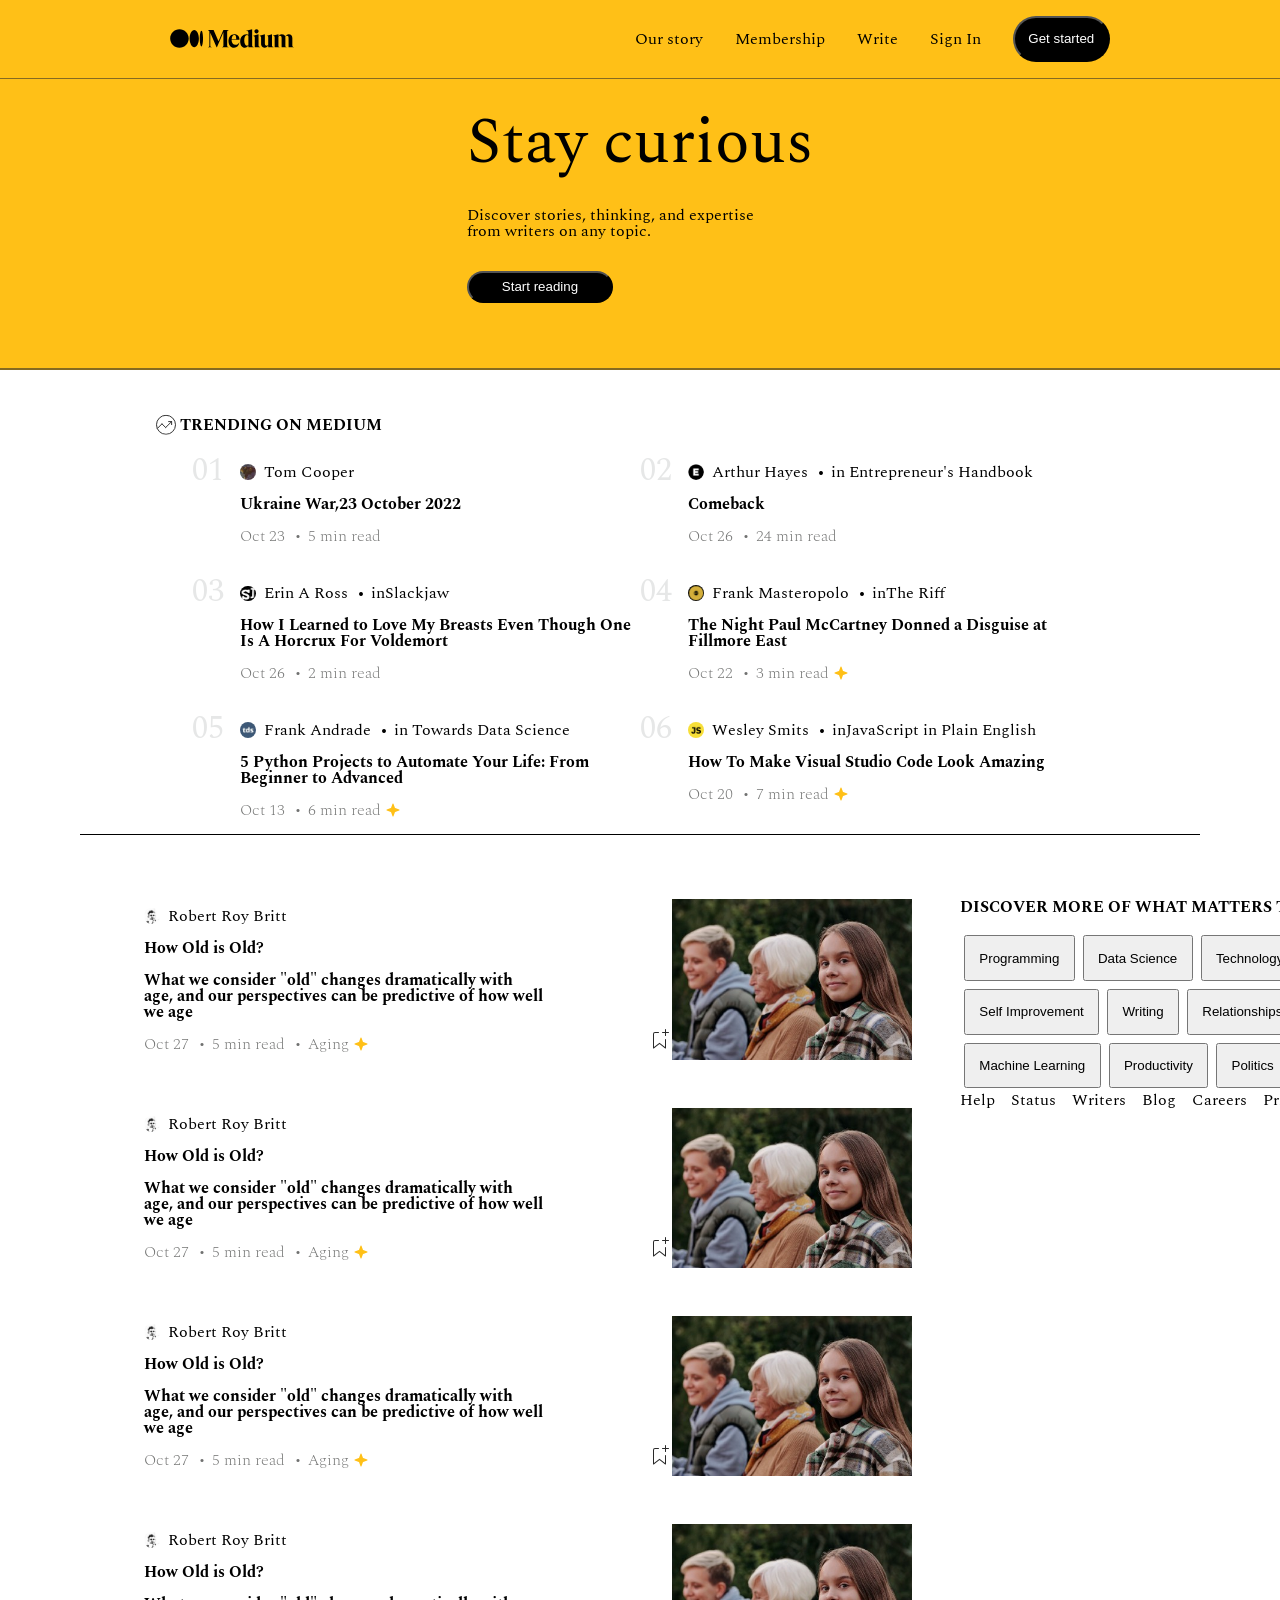
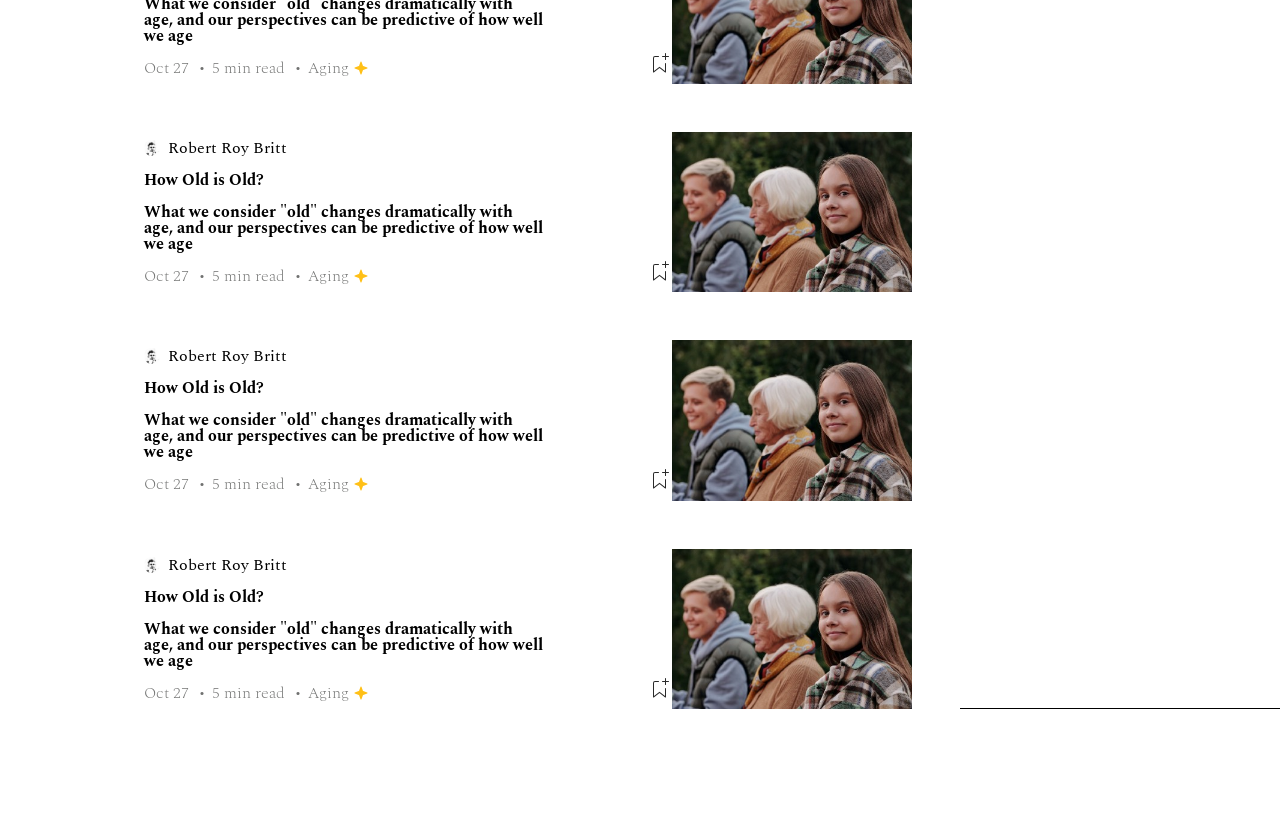
==== index.html @ 4a53369e "Final" ====
<!doctype html>
<html lang="en">
  <head>
    <meta charset="UTF-8" />
    <meta http-equiv="X-UA-Compatible" content="IE=edge" />
    <meta name="viewport" content="width=device-width, initial-scale=1.0" />
    <link rel="stylesheet" href="./css/reset.css" />
    <link rel="stylesheet" href="./css/style.css" />
    <link
      rel="stylesheet"
      href="https://cdnjs.cloudflare.com/ajax/libs/font-awesome/5.15.4/css/all.min.css"
      integrity="sha512-1ycn6IcaQQ40/MKBW2W4Rhis/DbILU74C1vSrLJxCq57o941Ym01SwNsOMqvEBFlcgUa6xLiPY/NS5R+E6ztJQ=="
      crossorigin="anonymous"
      referrerpolicy="no-referrer"
    />
    <style>
      @import url("https://fonts.googleapis.com/css2?family=Spectral:ital,wght@0,200;0,300;0,400;0,500;0,600;0,700;0,800;1,200;1,300;1,400;1,500;1,600;1,700;1,800&display=swap");
    </style>
    <style>
      @import url("https://fonts.googleapis.com/css2?family=Roboto:ital,wght@0,100..900;1,100..900&display=swap");
    </style>

    <title>Document</title>
  </head>
  <body>
    <header>
      <div>
        <nav>
          <img src="./imgs/svg/logo.svg" alt="" />
          <ul>
            <li>Our story</li>
            <li>Membership</li>
            <li>Write</li>
            <li>Sign In</li>
            <button>Get started</button>
          </ul>
        </nav>
      </div>
      <div>
        <div id="stay">
          <h1>Stay curious</h1>
          <p>
            Discover stories, thinking, and expertise <br />
            from writers on any topic.
          </p>
          <button>Start reading</button>
        </div>
      </div>
    </header>
    <main>
      <div id="trending">
        <img src="./imgs/svg/trending.svg" alt="" />
        <h2>TRENDING ON MEDIUM</h2>
      </div>
      <div id="allArticle">
        <div class="numberArticle">
          <p class="numberr">01</p>
          <div class="article">
            <div class="divImg">
              <img class="imgArticle" src="./imgs/image01.jpeg" alt="" />
              <h3>Tom Cooper</h3>
            </div>
            <p>Ukraine War,23 October 2022</p>
            <time datetime="2024-10-23"
              >Oct 23
              <span>5 min read</span>
            </time>
          </div>
        </div>
        <div class="numberArticle">
          <p class="numberr">02</p>
          <div class="article">
            <div class="divImg">
              <img class="imgArticle" src="./imgs/image02.png" />
              <h3>
                Arthur Hayes <span class="spanArticle">in</span> Entrepreneur's
                Handbook
              </h3>
            </div>
            <p>Comeback</p>
            <time datetime="2024-10-26"
              >Oct 26
              <span>24 min read</span>
            </time>
          </div>
        </div>
        <div class="numberArticle">
          <p class="numberr">03</p>
          <div class="article">
            <div class="divImg">
              <img class="imgArticle" src="./imgs/image03.jpeg" alt="" />
              <h3>Erin A Ross <span class="spanArticle">in</span>Slackjaw</h3>
            </div>
            <p>
              How I Learned to Love My Breasts Even Though One Is A Horcrux For
              Voldemort
            </p>
            <time datetime="2024-10-26"
              >Oct 26
              <span>2 min read</span>
            </time>
          </div>
        </div>
        <div class="numberArticle">
          <p class="numberr">04</p>
          <div class="article">
            <div class="divImg">
              <img class="imgArticle" src="./imgs/image04.png" alt="" />
              <h3>
                Frank Masteropolo <span class="spanArticle">in</span>The Riff
              </h3>
            </div>
            <p>The Night Paul McCartney Donned a Disguise at Fillmore East</p>
            <div class="divStar">
              <time datetime="2024-10-22">Oct 22 <span>3 min read</span> </time>
              <img src="./imgs/svg/star.svg" alt="" />
            </div>
          </div>
        </div>
        <div class="numberArticle">
          <p class="numberr">05</p>
          <div class="article">
            <div class="divImg">
              <img class="imgArticle" src="./imgs/image05.jpeg" alt="" />
              <h3>Frank Andrade <span>in</span> Towards Data Science</h3>
            </div>
            <p>
              5 Python Projects to Automate Your Life: From Beginner to Advanced
            </p>
            <div class="divStar">
              <time datetime="2024-10-13"
                >Oct 13
                <span>6 min read</span>
              </time>
              <img src="./imgs/svg/star.svg" alt="" />
            </div>
          </div>
        </div>
        <div class="numberArticle">
          <p class="numberr">06</p>
          <div class="article">
            <div class="divImg">
              <img class="imgArticle" src="./imgs/image06.png" alt="" />
              <h3>
                Wesley Smits <span class="spanArticle">in</span>JavaScript in
                Plain English
              </h3>
            </div>
            <p>How To Make Visual Studio Code Look Amazing</p>
            <div class="divStar">
              <time datetime="2024-10-20"
                >Oct 20
                <span>7 min read</span>
              </time>
              <img src="./imgs/svg/star.svg" alt="" />
            </div>
          </div>
        </div>
      </div>
      <div id="sectionMain">
        <div class="vertical">
          <div id="listArticle">
            <div>
              <div id="bookmark">
                <div class="article">
                  <div class="divImg">
                    <img class="imgArticle" src="./imgs/image07.jpeg" alt="" />
                    <h3>Robert Roy Britt</h3>
                  </div>
                  <h2>How Old is Old?</h2>
                  <p>
                    What we consider "old" changes dramatically with age, and
                    our perspectives can be predictive of how well we age
                  </p>
                  <div class="divStar">
                    <time datetime="2024-10-20">
                      Oct 27 <span>5 min read</span> <span>Aging</span>
                    </time>
                    <img src="./imgs/svg/star.svg" alt="" />
                  </div>
                </div>
                <img src="./imgs/svg/bookmark.svg" alt="" />
              </div>
            </div>
            <img class="imgArticle2" src="./imgs/image08.jpeg" alt="" />
          </div>
          <div id="listArticle">
            <div>
              <div id="bookmark">
                <div class="article">
                  <div class="divImg">
                    <img class="imgArticle" src="./imgs/image07.jpeg" alt="" />
                    <h3>Robert Roy Britt</h3>
                  </div>
                  <h2>How Old is Old?</h2>
                  <p>
                    What we consider "old" changes dramatically with age, and
                    our perspectives can be predictive of how well we age
                  </p>
                  <div class="divStar">
                    <time datetime="2024-10-20">
                      Oct 27 <span>5 min read</span> <span>Aging</span>
                    </time>
                    <img src="./imgs/svg/star.svg" alt="" />
                  </div>
                </div>
                <img src="./imgs/svg/bookmark.svg" alt="" />
              </div>
            </div>
            <img class="imgArticle2" src="./imgs/image08.jpeg" alt="" />
          </div>
          <div id="listArticle">
            <div>
              <div id="bookmark">
                <div class="article">
                  <div class="divImg">
                    <img class="imgArticle" src="./imgs/image07.jpeg" alt="" />
                    <h3>Robert Roy Britt</h3>
                  </div>
                  <h2>How Old is Old?</h2>
                  <p>
                    What we consider "old" changes dramatically with age, and
                    our perspectives can be predictive of how well we age
                  </p>
                  <div class="divStar">
                    <time datetime="2024-10-20">
                      Oct 27 <span>5 min read</span> <span>Aging</span>
                    </time>
                    <img src="./imgs/svg/star.svg" alt="" />
                  </div>
                </div>
                <img src="./imgs/svg/bookmark.svg" alt="" />
              </div>
            </div>
            <img class="imgArticle2" src="./imgs/image08.jpeg" alt="" />
          </div>
          <div id="listArticle">
            <div>
              <div id="bookmark">
                <div class="article">
                  <div class="divImg">
                    <img class="imgArticle" src="./imgs/image07.jpeg" alt="" />
                    <h3>Robert Roy Britt</h3>
                  </div>
                  <h2>How Old is Old?</h2>
                  <p>
                    What we consider "old" changes dramatically with age, and
                    our perspectives can be predictive of how well we age
                  </p>
                  <div class="divStar">
                    <time datetime="2024-10-20">
                      Oct 27 <span>5 min read</span> <span>Aging</span>
                    </time>
                    <img src="./imgs/svg/star.svg" alt="" />
                  </div>
                </div>
                <img src="./imgs/svg/bookmark.svg" alt="" />
              </div>
            </div>
            <img class="imgArticle2" src="./imgs/image08.jpeg" alt="" />
          </div>
          <div id="listArticle">
            <div>
              <div id="bookmark">
                <div class="article">
                  <div class="divImg">
                    <img class="imgArticle" src="./imgs/image07.jpeg" alt="" />
                    <h3>Robert Roy Britt</h3>
                  </div>
                  <h2>How Old is Old?</h2>
                  <p>
                    What we consider "old" changes dramatically with age, and
                    our perspectives can be predictive of how well we age
                  </p>
                  <div class="divStar">
                    <time datetime="2024-10-20">
                      Oct 27 <span>5 min read</span> <span>Aging</span>
                    </time>
                    <img src="./imgs/svg/star.svg" alt="" />
                  </div>
                </div>
                <img src="./imgs/svg/bookmark.svg" alt="" />
              </div>
            </div>
            <img class="imgArticle2" src="./imgs/image08.jpeg" alt="" />
          </div>
          <div id="listArticle">
            <div>
              <div id="bookmark">
                <div class="article">
                  <div class="divImg">
                    <img class="imgArticle" src="./imgs/image07.jpeg" alt="" />
                    <h3>Robert Roy Britt</h3>
                  </div>
                  <h2>How Old is Old?</h2>
                  <p>
                    What we consider "old" changes dramatically with age, and
                    our perspectives can be predictive of how well we age
                  </p>
                  <div class="divStar">
                    <time datetime="2024-10-20">
                      Oct 27 <span>5 min read</span> <span>Aging</span>
                    </time>
                    <img src="./imgs/svg/star.svg" alt="" />
                  </div>
                </div>
                <img src="./imgs/svg/bookmark.svg" alt="" />
              </div>
            </div>
            <img class="imgArticle2" src="./imgs/image08.jpeg" alt="" />
          </div>
          <div id="listArticle">
            <div>
              <div id="bookmark">
                <div class="article">
                  <div class="divImg">
                    <img class="imgArticle" src="./imgs/image07.jpeg" alt="" />
                    <h3>Robert Roy Britt</h3>
                  </div>
                  <h2>How Old is Old?</h2>
                  <p>
                    What we consider "old" changes dramatically with age, and
                    our perspectives can be predictive of how well we age
                  </p>
                  <div class="divStar">
                    <time datetime="2024-10-20">
                      Oct 27 <span>5 min read</span> <span>Aging</span>
                    </time>
                    <img src="./imgs/svg/star.svg" alt="" />
                  </div>
                </div>
                <img src="./imgs/svg/bookmark.svg" alt="" />
              </div>
            </div>
            <img class="imgArticle2" src="./imgs/image08.jpeg" alt="" />
          </div>
        </div>
        <div id="discovery">
          <h2>DISCOVER MORE OF WHAT MATTERS TO YOU</h2>
          <button>Programming</button><button>Data Science</button
          ><button>Technology</button><button>Self Improvement</button
          ><button>Writing</button><button>Relationships</button
          ><button>Machine Learning</button><button>Productivity</button
          ><button>Politics</button>
          <ul id="ul">
            <li>Help</li>
            <li>Status</li>
            <li>Writers</li>
            <li>Blog</li>
            <li>Careers</li>
            <li>Privacy</li>
            <li>Terms</li>
            <li>About</li>
            <li>Knowable</li>
          </ul>
        </div>
      </div>
    </main>
    <footer></footer>
  </body>
</html>
---- css/style.css ----
body {
  font-family: "Spectral", serif;
  /* font-family: "Roboto", sans-serif; */
}
header {
  background-color: #ffc017;
  height: 23em;
  border-bottom: 2px solid #866b21;
}
header img {
  height: 1.2em;
}
nav {
  display: flex;
  justify-content: space-around;
  align-items: center;
  padding: 1em 0;
}
ul {
  display: flex;
  align-items: center;
  gap: 2em;
  cursor: pointer;
}
ul li {
  list-style-type: none;
}
header ul button {
  text-decoration: none;
  padding: 1em;
  background-color: black;
  color: white;
  border-radius: 2em;
  cursor: pointer;
}
header div:nth-last-of-type(2) {
  border-bottom: 1px solid #866b21;
}
header h1 {
  font-size: 4em;
}
svg {
  max-width: 18em;
}
header div:nth-child(2) {
  display: flex;
  justify-content: space-around;
  margin: 2em 0;
}
#stay {
  display: flex;
  flex-direction: column;
  align-items: baseline;
  gap: 2em;
}
#stay button {
  text-decoration: none;
  padding: 0.5em 2.5em;
  background-color: black;
  color: white;
  border-radius: 2em;
  cursor: pointer;
}
main {
  padding: 2.5em 5em;
}
#trending {
  display: flex;
  align-items: center;
  padding: 0 4.5em;
}
h2 {
  font-weight: bold;
}
#allArticle {
  display: flex;
  flex-wrap: wrap;
  justify-content: center;
  padding: 1em 0;
  gap: 2em 0;
}
.article {
  display: flex;
  flex-direction: column;

  width: 25em;
  gap: 1em;
}
.article p {
  font-weight: bold;
}
.article time {
  font-weight: 100;
  color: #707170;
}
.numberArticle {
  display: flex;
  align-items: baseline;
  gap: 1em;
}
.numberr {
  color: #e6e7e7;
  font-size: 2em;
}
.imgArticle {
  border-radius: 50%;
  width: 1.5em;
}
.divImg {
  align-items: center;
  display: flex;
  gap: 0.5em;
}
.numberArticle span::before {
  content: "•";
  margin: 0 6px 0 5px;
}
.article img {
  width: 1em;
}
.divStar {
  display: flex;
  gap: 4px;
}

#sectionMain {
  display: flex;
  gap: 3em;
  padding: 4em;
  border-top: 1px solid black;
}
#listArticle {
  width: 100%;
  display: flex;
  justify-content: space-between;
  align-items: center;
}
#listArticle span::before {
  content: "•";
  margin: 0 6px 0 5px;
}
.imgArticle2 {
  width: 15em;
  height: auto;
}
#discovery {
  border-bottom: 1px solid black;
  width: 25em;
}
#discovery button {
  padding: 1em;
  margin: 0.3em;
}
#bookmark {
  display: flex;
  align-items: flex-end;
  justify-content: space-between;
  width: 33em;
}
.vertical {
  gap: 3em;
  flex-direction: column;
  display: flex;
}
#ul {
  display: flex;
  justify-content: flex-start;
  gap: 1em;
}
#discovery h2 {
  margin-bottom: 1em;
}
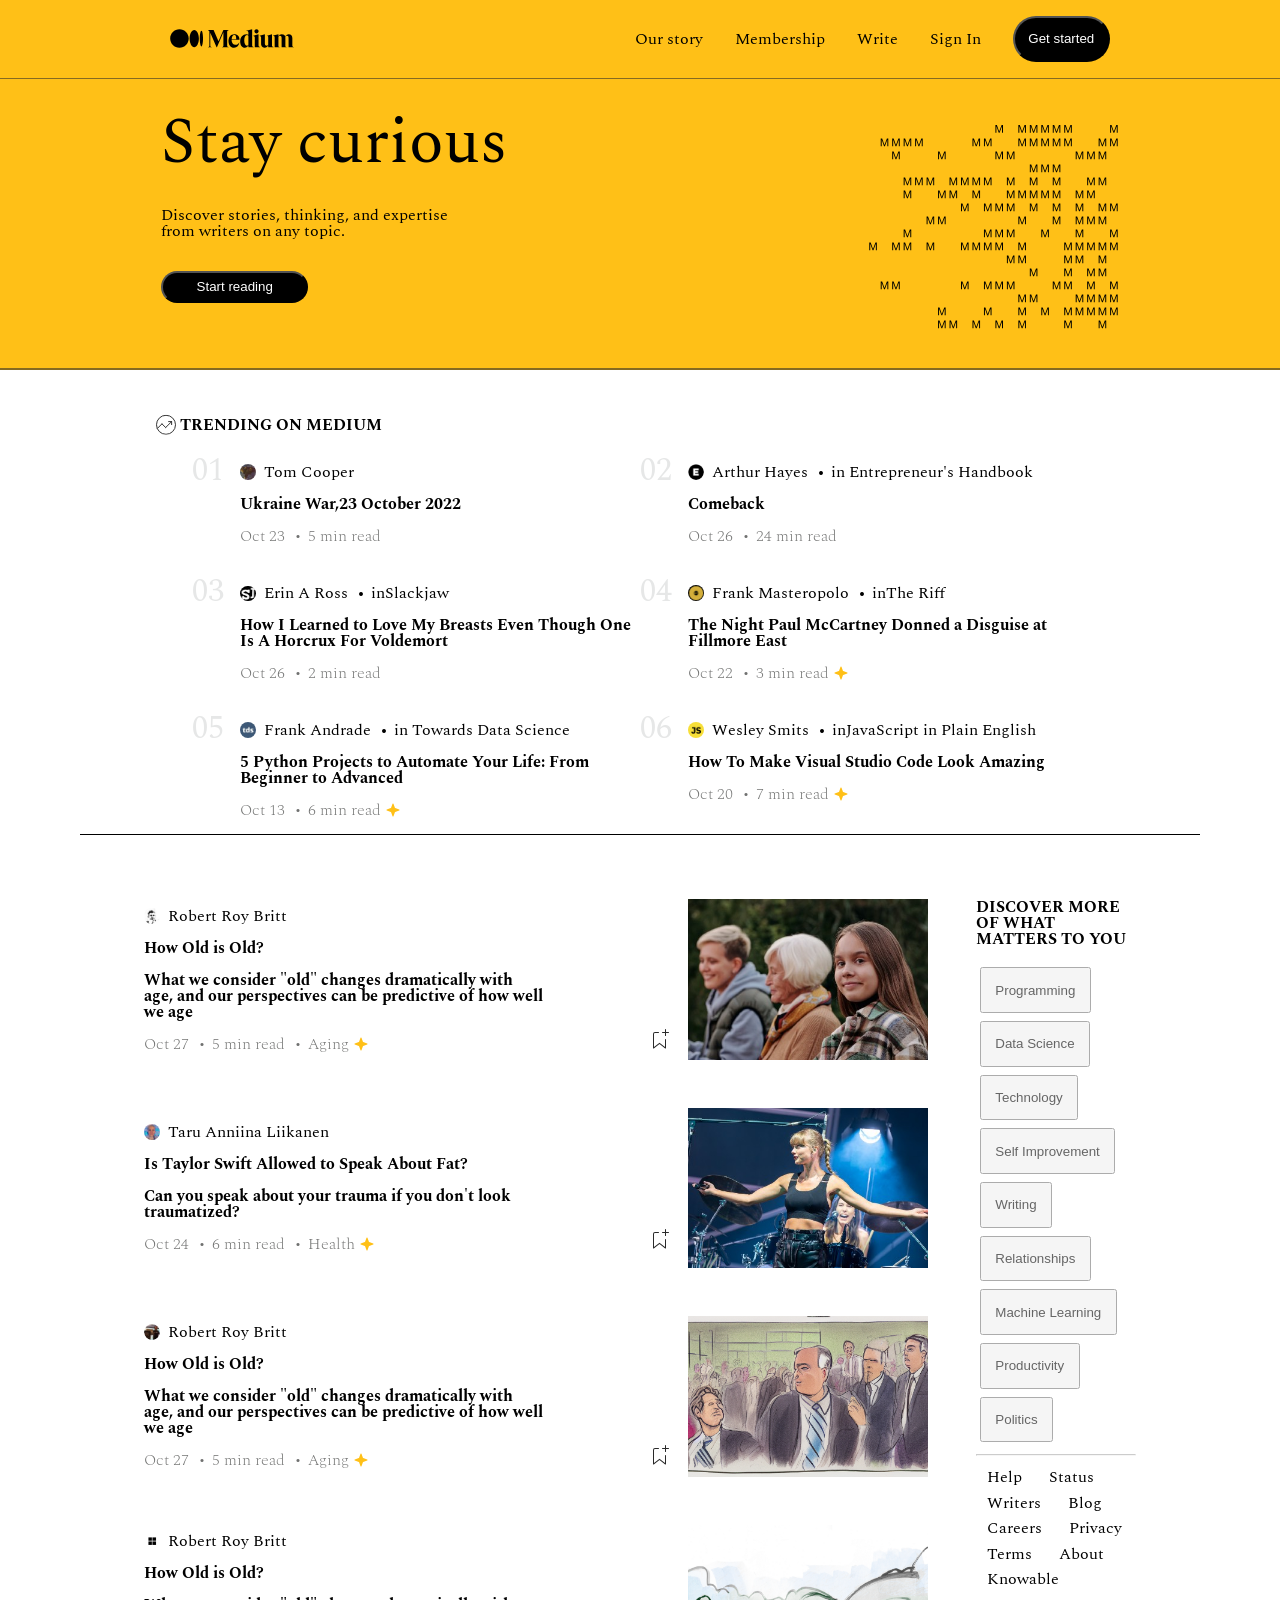
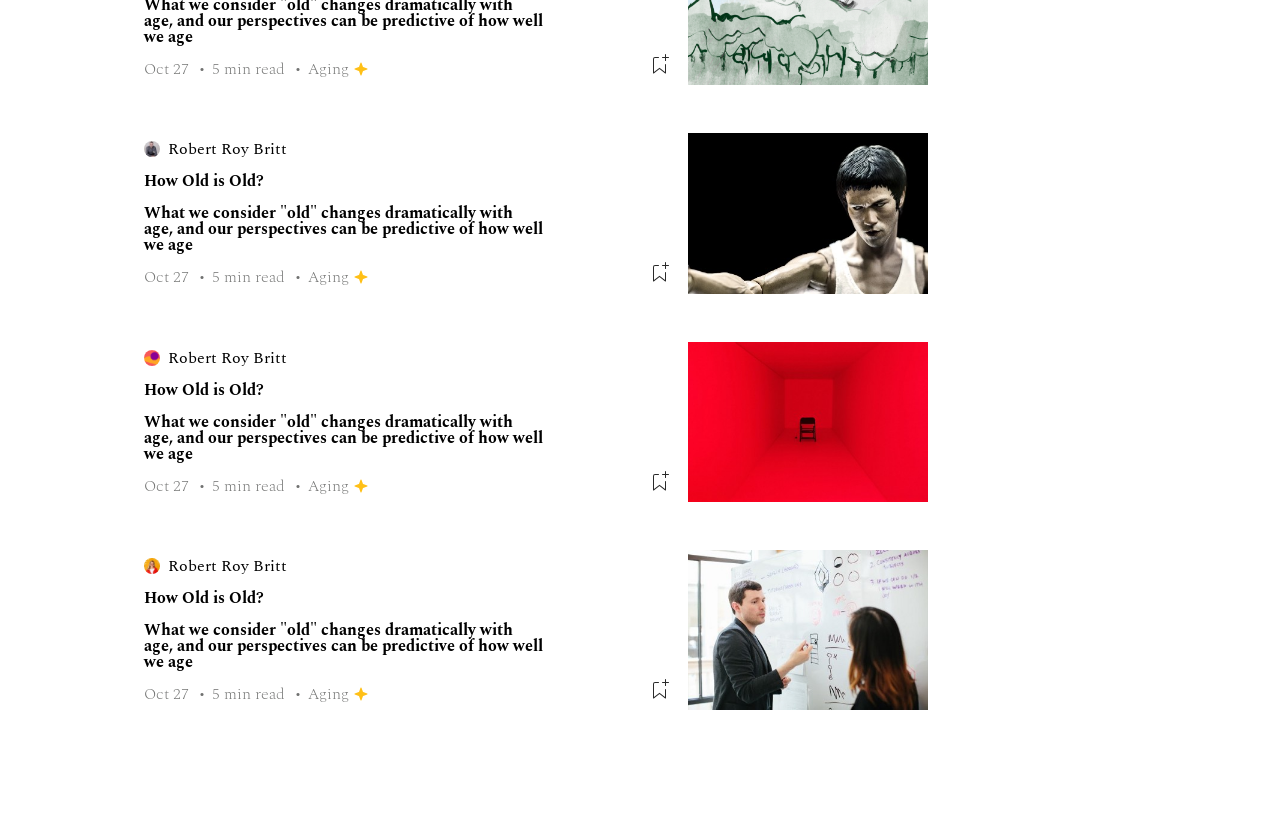
==== commit e1e7c4e3: "Final" ====
--- a/index.html
+++ b/index.html
@@ -19,7 +19,6 @@
     <style>
       @import url("https://fonts.googleapis.com/css2?family=Roboto:ital,wght@0,100..900;1,100..900&display=swap");
     </style>
-
     <title>Document</title>
   </head>
   <body>
@@ -27,7 +26,7 @@
       <div>
         <nav>
           <img src="./imgs/svg/logo.svg" alt="" />
-          <ul>
+          <ul id="ul2">
             <li>Our story</li>
             <li>Membership</li>
             <li>Write</li>
@@ -45,6 +44,9210 @@
           </p>
           <button>Start reading</button>
         </div>
+        <svg
+          class="svg"
+          xmlns="http://www.w3.org/2000/svg"
+          viewBox="0 0 585 462"
+          width="585"
+          height="462"
+          preserveAspectRatio="xMidYMid meet"
+          style="
+            width: 100%;
+            height: 100%;
+            transform: translate3d(0px, 0px, 0px);
+            content-visibility: visible;
+          "
+        >
+          <defs>
+            <clipPath id="__lottie_element_3372">
+              <rect width="585" height="462" x="0" y="0"></rect>
+            </clipPath>
+          </defs>
+          <g clip-path="url(#__lottie_element_3372)">
+            <g
+              fill="rgb(0,0,0)"
+              font-size="22"
+              font-family="Shne"
+              font-style="normal"
+              font-weight="normal"
+              aria-label=" M M M M M M M M M M M M M M
+            M M M M M M M M M M M M M M M M M M M M M
+           M M M M M M M M M M M M M M M M M M M M M M M M M
+            M M M M M M M M M M M M
+            M M M M M M M M M M M M M M M M M M M
+            M M M M M M M M M M M M M M M M M M M M M
+            M M M M M M M M M M M M M M
+           M M M M M M M M M M M M M M M M M
+           M M M M M M M M M M M M M M M M M M M
+            M M M M M M M M M M M M M M M M M M M M M M M
+           M M M M M M M M M M M M
+            M M M M M M M M M M M M
+            M M M M M M M M M M M M M M M M M M M M M
+            M M M M M M M M M M M
+            M M M M M M M M M M M M M M M M M
+            M M M M M M M M M M M M M M M M
+           "
+              transform="matrix(1,0,0,1,291,232)"
+              opacity="1"
+              style="display: block"
+            >
+              <g
+                stroke-linecap="butt"
+                stroke-linejoin="round"
+                stroke-miterlimit="4"
+                transform="matrix(1,0,0,1,-33.238014221191406,-187.70428466796875)"
+                opacity="0"
+                style="display: inherit"
+              >
+                <g transform="scale(0.22,0.22)">
+                  <g style="display: none"></g>
+                </g>
+              </g>
+              <g
+                stroke-linecap="butt"
+                stroke-linejoin="round"
+                stroke-miterlimit="4"
+                transform="matrix(1,0,0,1,-28.6619930267334,-187.70428466796875)"
+                opacity="0"
+                style="display: inherit"
+              >
+                <g transform="scale(0.22,0.22)">
+                  <g
+                    transform="matrix(1,0,0,1,0,0)"
+                    opacity="1"
+                    style="display: block"
+                  >
+                    <path
+                      d=" M46.82899856567383,0 C46.82899856567383,0 68.98500061035156,-59.518001556396484 68.98500061035156,-59.518001556396484 C68.98500061035156,-59.518001556396484 68.98500061035156,0 68.98500061035156,0 C68.98500061035156,0 77.947998046875,0 77.947998046875,0 C77.947998046875,0 77.947998046875,-72.30799865722656 77.947998046875,-72.30799865722656 C77.947998046875,-72.30799865722656 65.15799713134766,-72.30799865722656 65.15799713134766,-72.30799865722656 C65.15799713134766,-72.30799865722656 43.10300064086914,-12.890999794006348 43.10300064086914,-12.890999794006348 C43.10300064086914,-12.890999794006348 21.14900016784668,-72.30799865722656 21.14900016784668,-72.30799865722656 C21.14900016784668,-72.30799865722656 7.955999851226807,-72.30799865722656 7.955999851226807,-72.30799865722656 C7.955999851226807,-72.30799865722656 7.955999851226807,0 7.955999851226807,0 C7.955999851226807,0 17.020000457763672,0 17.020000457763672,0 C17.020000457763672,0 17.020000457763672,-59.518001556396484 17.020000457763672,-59.518001556396484 C17.020000457763672,-59.518001556396484 39.07500076293945,0 39.07500076293945,0 C39.07500076293945,0 46.82899856567383,0 46.82899856567383,0z"
+                    ></path>
+                    <g opacity="1" transform="matrix(1,0,0,1,0,0)"></g>
+                  </g>
+                </g>
+              </g>
+              <g
+                stroke-linecap="butt"
+                stroke-linejoin="round"
+                stroke-miterlimit="4"
+                transform="matrix(1,0,0,1,-9.940010070800781,-187.70428466796875)"
+                opacity="0"
+                style="display: inherit"
+              >
+                <g transform="scale(0.22,0.22)">
+                  <g style="display: none"></g>
+                </g>
+              </g>
+              <g
+                stroke-linecap="butt"
+                stroke-linejoin="round"
+                stroke-miterlimit="4"
+                transform="matrix(1,0,0,1,-5.363988876342773,-187.70428466796875)"
+                opacity="0"
+                style="display: inherit"
+              >
+                <g transform="scale(0.22,0.22)">
+                  <g
+                    transform="matrix(1,0,0,1,0,0)"
+                    opacity="1"
+                    style="display: block"
+                  >
+                    <path
+                      d=" M46.82899856567383,0 C46.82899856567383,0 68.98500061035156,-59.518001556396484 68.98500061035156,-59.518001556396484 C68.98500061035156,-59.518001556396484 68.98500061035156,0 68.98500061035156,0 C68.98500061035156,0 77.947998046875,0 77.947998046875,0 C77.947998046875,0 77.947998046875,-72.30799865722656 77.947998046875,-72.30799865722656 C77.947998046875,-72.30799865722656 65.15799713134766,-72.30799865722656 65.15799713134766,-72.30799865722656 C65.15799713134766,-72.30799865722656 43.10300064086914,-12.890999794006348 43.10300064086914,-12.890999794006348 C43.10300064086914,-12.890999794006348 21.14900016784668,-72.30799865722656 21.14900016784668,-72.30799865722656 C21.14900016784668,-72.30799865722656 7.955999851226807,-72.30799865722656 7.955999851226807,-72.30799865722656 C7.955999851226807,-72.30799865722656 7.955999851226807,0 7.955999851226807,0 C7.955999851226807,0 17.020000457763672,0 17.020000457763672,0 C17.020000457763672,0 17.020000457763672,-59.518001556396484 17.020000457763672,-59.518001556396484 C17.020000457763672,-59.518001556396484 39.07500076293945,0 39.07500076293945,0 C39.07500076293945,0 46.82899856567383,0 46.82899856567383,0z"
+                    ></path>
+                    <g opacity="1" transform="matrix(1,0,0,1,0,0)"></g>
+                  </g>
+                </g>
+              </g>
+              <g
+                stroke-linecap="butt"
+                stroke-linejoin="round"
+                stroke-miterlimit="4"
+                transform="matrix(1,0,0,1,13.357994079589844,-187.70428466796875)"
+                opacity="0"
+                style="display: inherit"
+              >
+                <g transform="scale(0.22,0.22)">
+                  <g style="display: none"></g>
+                </g>
+              </g>
+              <g
+                stroke-linecap="butt"
+                stroke-linejoin="round"
+                stroke-miterlimit="4"
+                transform="matrix(1,0,0,1,17.93400001525879,-187.70428466796875)"
+                opacity="0"
+                style="display: inherit"
+              >
+                <g transform="scale(0.22,0.22)">
+                  <g
+                    transform="matrix(1,0,0,1,0,0)"
+                    opacity="1"
+                    style="display: block"
+                  >
+                    <path
+                      d=" M46.82899856567383,0 C46.82899856567383,0 68.98500061035156,-59.518001556396484 68.98500061035156,-59.518001556396484 C68.98500061035156,-59.518001556396484 68.98500061035156,0 68.98500061035156,0 C68.98500061035156,0 77.947998046875,0 77.947998046875,0 C77.947998046875,0 77.947998046875,-72.30799865722656 77.947998046875,-72.30799865722656 C77.947998046875,-72.30799865722656 65.15799713134766,-72.30799865722656 65.15799713134766,-72.30799865722656 C65.15799713134766,-72.30799865722656 43.10300064086914,-12.890999794006348 43.10300064086914,-12.890999794006348 C43.10300064086914,-12.890999794006348 21.14900016784668,-72.30799865722656 21.14900016784668,-72.30799865722656 C21.14900016784668,-72.30799865722656 7.955999851226807,-72.30799865722656 7.955999851226807,-72.30799865722656 C7.955999851226807,-72.30799865722656 7.955999851226807,0 7.955999851226807,0 C7.955999851226807,0 17.020000457763672,0 17.020000457763672,0 C17.020000457763672,0 17.020000457763672,-59.518001556396484 17.020000457763672,-59.518001556396484 C17.020000457763672,-59.518001556396484 39.07500076293945,0 39.07500076293945,0 C39.07500076293945,0 46.82899856567383,0 46.82899856567383,0z"
+                    ></path>
+                    <g opacity="1" transform="matrix(1,0,0,1,0,0)"></g>
+                  </g>
+                </g>
+              </g>
+              <g
+                stroke-linecap="butt"
+                stroke-linejoin="round"
+                stroke-miterlimit="4"
+                transform="matrix(1,0,0,1,36.65599822998047,-187.70428466796875)"
+                opacity="0"
+                style="display: inherit"
+              >
+                <g transform="scale(0.22,0.22)">
+                  <g style="display: none"></g>
+                </g>
+              </g>
+              <g
+                stroke-linecap="butt"
+                stroke-linejoin="round"
+                stroke-miterlimit="4"
+                transform="matrix(1,0,0,1,41.23198699951172,-187.70428466796875)"
+                opacity="1"
+                style="display: inherit"
+              >
+                <g transform="scale(0.22,0.22)">
+                  <g
+                    transform="matrix(1,0,0,1,0,0)"
+                    opacity="1"
+                    style="display: block"
+                  >
+                    <path
+                      d=" M46.82899856567383,0 C46.82899856567383,0 68.98500061035156,-59.518001556396484 68.98500061035156,-59.518001556396484 C68.98500061035156,-59.518001556396484 68.98500061035156,0 68.98500061035156,0 C68.98500061035156,0 77.947998046875,0 77.947998046875,0 C77.947998046875,0 77.947998046875,-72.30799865722656 77.947998046875,-72.30799865722656 C77.947998046875,-72.30799865722656 65.15799713134766,-72.30799865722656 65.15799713134766,-72.30799865722656 C65.15799713134766,-72.30799865722656 43.10300064086914,-12.890999794006348 43.10300064086914,-12.890999794006348 C43.10300064086914,-12.890999794006348 21.14900016784668,-72.30799865722656 21.14900016784668,-72.30799865722656 C21.14900016784668,-72.30799865722656 7.955999851226807,-72.30799865722656 7.955999851226807,-72.30799865722656 C7.955999851226807,-72.30799865722656 7.955999851226807,0 7.955999851226807,0 C7.955999851226807,0 17.020000457763672,0 17.020000457763672,0 C17.020000457763672,0 17.020000457763672,-59.518001556396484 17.020000457763672,-59.518001556396484 C17.020000457763672,-59.518001556396484 39.07500076293945,0 39.07500076293945,0 C39.07500076293945,0 46.82899856567383,0 46.82899856567383,0z"
+                    ></path>
+                    <g opacity="1" transform="matrix(1,0,0,1,0,0)"></g>
+                  </g>
+                </g>
+              </g>
+              <g
+                stroke-linecap="butt"
+                stroke-linejoin="round"
+                stroke-miterlimit="4"
+                transform="matrix(1,0,0,1,59.954002380371094,-187.70428466796875)"
+                opacity="1"
+                style="display: inherit"
+              >
+                <g transform="scale(0.22,0.22)">
+                  <g style="display: none"></g>
+                </g>
+              </g>
+              <g
+                stroke-linecap="butt"
+                stroke-linejoin="round"
+                stroke-miterlimit="4"
+                transform="matrix(1,0,0,1,64.52999114990234,-187.70428466796875)"
+                opacity="0"
+                style="display: inherit"
+              >
+                <g transform="scale(0.22,0.22)">
+                  <g
+                    transform="matrix(1,0,0,1,0,0)"
+                    opacity="1"
+                    style="display: block"
+                  >
+                    <path
+                      d=" M46.82899856567383,0 C46.82899856567383,0 68.98500061035156,-59.518001556396484 68.98500061035156,-59.518001556396484 C68.98500061035156,-59.518001556396484 68.98500061035156,0 68.98500061035156,0 C68.98500061035156,0 77.947998046875,0 77.947998046875,0 C77.947998046875,0 77.947998046875,-72.30799865722656 77.947998046875,-72.30799865722656 C77.947998046875,-72.30799865722656 65.15799713134766,-72.30799865722656 65.15799713134766,-72.30799865722656 C65.15799713134766,-72.30799865722656 43.10300064086914,-12.890999794006348 43.10300064086914,-12.890999794006348 C43.10300064086914,-12.890999794006348 21.14900016784668,-72.30799865722656 21.14900016784668,-72.30799865722656 C21.14900016784668,-72.30799865722656 7.955999851226807,-72.30799865722656 7.955999851226807,-72.30799865722656 C7.955999851226807,-72.30799865722656 7.955999851226807,0 7.955999851226807,0 C7.955999851226807,0 17.020000457763672,0 17.020000457763672,0 C17.020000457763672,0 17.020000457763672,-59.518001556396484 17.020000457763672,-59.518001556396484 C17.020000457763672,-59.518001556396484 39.07500076293945,0 39.07500076293945,0 C39.07500076293945,0 46.82899856567383,0 46.82899856567383,0z"
+                    ></path>
+                    <g opacity="1" transform="matrix(1,0,0,1,0,0)"></g>
+                  </g>
+                </g>
+              </g>
+              <g
+                stroke-linecap="butt"
+                stroke-linejoin="round"
+                stroke-miterlimit="4"
+                transform="matrix(1,0,0,1,83.25200653076172,-187.70428466796875)"
+                opacity="0"
+                style="display: inherit"
+              >
+                <g transform="scale(0.22,0.22)">
+                  <g style="display: none"></g>
+                </g>
+              </g>
+              <g
+                stroke-linecap="butt"
+                stroke-linejoin="round"
+                stroke-miterlimit="4"
+                transform="matrix(1,0,0,1,87.82799530029297,-187.70428466796875)"
+                opacity="1"
+                style="display: inherit"
+              >
+                <g transform="scale(0.22,0.22)">
+                  <g
+                    transform="matrix(1,0,0,1,0,0)"
+                    opacity="1"
+                    style="display: block"
+                  >
+                    <path
+                      d=" M46.82899856567383,0 C46.82899856567383,0 68.98500061035156,-59.518001556396484 68.98500061035156,-59.518001556396484 C68.98500061035156,-59.518001556396484 68.98500061035156,0 68.98500061035156,0 C68.98500061035156,0 77.947998046875,0 77.947998046875,0 C77.947998046875,0 77.947998046875,-72.30799865722656 77.947998046875,-72.30799865722656 C77.947998046875,-72.30799865722656 65.15799713134766,-72.30799865722656 65.15799713134766,-72.30799865722656 C65.15799713134766,-72.30799865722656 43.10300064086914,-12.890999794006348 43.10300064086914,-12.890999794006348 C43.10300064086914,-12.890999794006348 21.14900016784668,-72.30799865722656 21.14900016784668,-72.30799865722656 C21.14900016784668,-72.30799865722656 7.955999851226807,-72.30799865722656 7.955999851226807,-72.30799865722656 C7.955999851226807,-72.30799865722656 7.955999851226807,0 7.955999851226807,0 C7.955999851226807,0 17.020000457763672,0 17.020000457763672,0 C17.020000457763672,0 17.020000457763672,-59.518001556396484 17.020000457763672,-59.518001556396484 C17.020000457763672,-59.518001556396484 39.07500076293945,0 39.07500076293945,0 C39.07500076293945,0 46.82899856567383,0 46.82899856567383,0z"
+                    ></path>
+                    <g opacity="1" transform="matrix(1,0,0,1,0,0)"></g>
+                  </g>
+                </g>
+              </g>
+              <g
+                stroke-linecap="butt"
+                stroke-linejoin="round"
+                stroke-miterlimit="4"
+                transform="matrix(1,0,0,1,106.54999542236328,-187.70428466796875)"
+                opacity="1"
+                style="display: inherit"
+              >
+                <g transform="scale(0.22,0.22)">
+                  <g style="display: none"></g>
+                </g>
+              </g>
+              <g
+                stroke-linecap="butt"
+                stroke-linejoin="round"
+                stroke-miterlimit="4"
+                transform="matrix(1,0,0,1,111.1259994506836,-187.70428466796875)"
+                opacity="1"
+                style="display: inherit"
+              >
+                <g transform="scale(0.22,0.22)">
+                  <g
+                    transform="matrix(1,0,0,1,0,0)"
+                    opacity="1"
+                    style="display: block"
+                  >
+                    <path
+                      d=" M46.82899856567383,0 C46.82899856567383,0 68.98500061035156,-59.518001556396484 68.98500061035156,-59.518001556396484 C68.98500061035156,-59.518001556396484 68.98500061035156,0 68.98500061035156,0 C68.98500061035156,0 77.947998046875,0 77.947998046875,0 C77.947998046875,0 77.947998046875,-72.30799865722656 77.947998046875,-72.30799865722656 C77.947998046875,-72.30799865722656 65.15799713134766,-72.30799865722656 65.15799713134766,-72.30799865722656 C65.15799713134766,-72.30799865722656 43.10300064086914,-12.890999794006348 43.10300064086914,-12.890999794006348 C43.10300064086914,-12.890999794006348 21.14900016784668,-72.30799865722656 21.14900016784668,-72.30799865722656 C21.14900016784668,-72.30799865722656 7.955999851226807,-72.30799865722656 7.955999851226807,-72.30799865722656 C7.955999851226807,-72.30799865722656 7.955999851226807,0 7.955999851226807,0 C7.955999851226807,0 17.020000457763672,0 17.020000457763672,0 C17.020000457763672,0 17.020000457763672,-59.518001556396484 17.020000457763672,-59.518001556396484 C17.020000457763672,-59.518001556396484 39.07500076293945,0 39.07500076293945,0 C39.07500076293945,0 46.82899856567383,0 46.82899856567383,0z"
+                    ></path>
+                    <g opacity="1" transform="matrix(1,0,0,1,0,0)"></g>
+                  </g>
+                </g>
+              </g>
+              <g
+                stroke-linecap="butt"
+                stroke-linejoin="round"
+                stroke-miterlimit="4"
+                transform="matrix(1,0,0,1,129.84800720214844,-187.70428466796875)"
+                opacity="0"
+                style="display: inherit"
+              >
+                <g transform="scale(0.22,0.22)">
+                  <g style="display: none"></g>
+                </g>
+              </g>
+              <g
+                stroke-linecap="butt"
+                stroke-linejoin="round"
+                stroke-miterlimit="4"
+                transform="matrix(1,0,0,1,134.42401123046875,-187.70428466796875)"
+                opacity="1"
+                style="display: inherit"
+              >
+                <g transform="scale(0.22,0.22)">
+                  <g
+                    transform="matrix(1,0,0,1,0,0)"
+                    opacity="1"
+                    style="display: block"
+                  >
+                    <path
+                      d=" M46.82899856567383,0 C46.82899856567383,0 68.98500061035156,-59.518001556396484 68.98500061035156,-59.518001556396484 C68.98500061035156,-59.518001556396484 68.98500061035156,0 68.98500061035156,0 C68.98500061035156,0 77.947998046875,0 77.947998046875,0 C77.947998046875,0 77.947998046875,-72.30799865722656 77.947998046875,-72.30799865722656 C77.947998046875,-72.30799865722656 65.15799713134766,-72.30799865722656 65.15799713134766,-72.30799865722656 C65.15799713134766,-72.30799865722656 43.10300064086914,-12.890999794006348 43.10300064086914,-12.890999794006348 C43.10300064086914,-12.890999794006348 21.14900016784668,-72.30799865722656 21.14900016784668,-72.30799865722656 C21.14900016784668,-72.30799865722656 7.955999851226807,-72.30799865722656 7.955999851226807,-72.30799865722656 C7.955999851226807,-72.30799865722656 7.955999851226807,0 7.955999851226807,0 C7.955999851226807,0 17.020000457763672,0 17.020000457763672,0 C17.020000457763672,0 17.020000457763672,-59.518001556396484 17.020000457763672,-59.518001556396484 C17.020000457763672,-59.518001556396484 39.07500076293945,0 39.07500076293945,0 C39.07500076293945,0 46.82899856567383,0 46.82899856567383,0z"
+                    ></path>
+                    <g opacity="1" transform="matrix(1,0,0,1,0,0)"></g>
+                  </g>
+                </g>
+              </g>
+              <g
+                stroke-linecap="butt"
+                stroke-linejoin="round"
+                stroke-miterlimit="4"
+                transform="matrix(1,0,0,1,153.14599609375,-187.70428466796875)"
+                opacity="1"
+                style="display: inherit"
+              >
+                <g transform="scale(0.22,0.22)">
+                  <g style="display: none"></g>
+                </g>
+              </g>
+              <g
+                stroke-linecap="butt"
+                stroke-linejoin="round"
+                stroke-miterlimit="4"
+                transform="matrix(1,0,0,1,157.72198486328125,-187.70428466796875)"
+                opacity="1"
+                style="display: inherit"
+              >
+                <g transform="scale(0.22,0.22)">
+                  <g
+                    transform="matrix(1,0,0,1,0,0)"
+                    opacity="1"
+                    style="display: block"
+                  >
+                    <path
+                      d=" M46.82899856567383,0 C46.82899856567383,0 68.98500061035156,-59.518001556396484 68.98500061035156,-59.518001556396484 C68.98500061035156,-59.518001556396484 68.98500061035156,0 68.98500061035156,0 C68.98500061035156,0 77.947998046875,0 77.947998046875,0 C77.947998046875,0 77.947998046875,-72.30799865722656 77.947998046875,-72.30799865722656 C77.947998046875,-72.30799865722656 65.15799713134766,-72.30799865722656 65.15799713134766,-72.30799865722656 C65.15799713134766,-72.30799865722656 43.10300064086914,-12.890999794006348 43.10300064086914,-12.890999794006348 C43.10300064086914,-12.890999794006348 21.14900016784668,-72.30799865722656 21.14900016784668,-72.30799865722656 C21.14900016784668,-72.30799865722656 7.955999851226807,-72.30799865722656 7.955999851226807,-72.30799865722656 C7.955999851226807,-72.30799865722656 7.955999851226807,0 7.955999851226807,0 C7.955999851226807,0 17.020000457763672,0 17.020000457763672,0 C17.020000457763672,0 17.020000457763672,-59.518001556396484 17.020000457763672,-59.518001556396484 C17.020000457763672,-59.518001556396484 39.07500076293945,0 39.07500076293945,0 C39.07500076293945,0 46.82899856567383,0 46.82899856567383,0z"
+                    ></path>
+                    <g opacity="1" transform="matrix(1,0,0,1,0,0)"></g>
+                  </g>
+                </g>
+              </g>
+              <g
+                stroke-linecap="butt"
+                stroke-linejoin="round"
+                stroke-miterlimit="4"
+                transform="matrix(1,0,0,1,176.44398498535156,-187.70428466796875)"
+                opacity="1"
+                style="display: inherit"
+              >
+                <g transform="scale(0.22,0.22)">
+                  <g style="display: none"></g>
+                </g>
+              </g>
+              <g
+                stroke-linecap="butt"
+                stroke-linejoin="round"
+                stroke-miterlimit="4"
+                transform="matrix(1,0,0,1,181.01998901367188,-187.70428466796875)"
+                opacity="1"
+                style="display: inherit"
+              >
+                <g transform="scale(0.22,0.22)">
+                  <g
+                    transform="matrix(1,0,0,1,0,0)"
+                    opacity="1"
+                    style="display: block"
+                  >
+                    <path
+                      d=" M46.82899856567383,0 C46.82899856567383,0 68.98500061035156,-59.518001556396484 68.98500061035156,-59.518001556396484 C68.98500061035156,-59.518001556396484 68.98500061035156,0 68.98500061035156,0 C68.98500061035156,0 77.947998046875,0 77.947998046875,0 C77.947998046875,0 77.947998046875,-72.30799865722656 77.947998046875,-72.30799865722656 C77.947998046875,-72.30799865722656 65.15799713134766,-72.30799865722656 65.15799713134766,-72.30799865722656 C65.15799713134766,-72.30799865722656 43.10300064086914,-12.890999794006348 43.10300064086914,-12.890999794006348 C43.10300064086914,-12.890999794006348 21.14900016784668,-72.30799865722656 21.14900016784668,-72.30799865722656 C21.14900016784668,-72.30799865722656 7.955999851226807,-72.30799865722656 7.955999851226807,-72.30799865722656 C7.955999851226807,-72.30799865722656 7.955999851226807,0 7.955999851226807,0 C7.955999851226807,0 17.020000457763672,0 17.020000457763672,0 C17.020000457763672,0 17.020000457763672,-59.518001556396484 17.020000457763672,-59.518001556396484 C17.020000457763672,-59.518001556396484 39.07500076293945,0 39.07500076293945,0 C39.07500076293945,0 46.82899856567383,0 46.82899856567383,0z"
+                    ></path>
+                    <g opacity="1" transform="matrix(1,0,0,1,0,0)"></g>
+                  </g>
+                </g>
+              </g>
+              <g
+                stroke-linecap="butt"
+                stroke-linejoin="round"
+                stroke-miterlimit="4"
+                transform="matrix(1,0,0,1,199.7419891357422,-187.70428466796875)"
+                opacity="0"
+                style="display: inherit"
+              >
+                <g transform="scale(0.22,0.22)">
+                  <g style="display: none"></g>
+                </g>
+              </g>
+              <g
+                stroke-linecap="butt"
+                stroke-linejoin="round"
+                stroke-miterlimit="4"
+                transform="matrix(1,0,0,1,204.3179931640625,-187.70428466796875)"
+                opacity="0"
+                style="display: inherit"
+              >
+                <g transform="scale(0.22,0.22)">
+                  <g
+                    transform="matrix(1,0,0,1,0,0)"
+                    opacity="1"
+                    style="display: block"
+                  >
+                    <path
+                      d=" M46.82899856567383,0 C46.82899856567383,0 68.98500061035156,-59.518001556396484 68.98500061035156,-59.518001556396484 C68.98500061035156,-59.518001556396484 68.98500061035156,0 68.98500061035156,0 C68.98500061035156,0 77.947998046875,0 77.947998046875,0 C77.947998046875,0 77.947998046875,-72.30799865722656 77.947998046875,-72.30799865722656 C77.947998046875,-72.30799865722656 65.15799713134766,-72.30799865722656 65.15799713134766,-72.30799865722656 C65.15799713134766,-72.30799865722656 43.10300064086914,-12.890999794006348 43.10300064086914,-12.890999794006348 C43.10300064086914,-12.890999794006348 21.14900016784668,-72.30799865722656 21.14900016784668,-72.30799865722656 C21.14900016784668,-72.30799865722656 7.955999851226807,-72.30799865722656 7.955999851226807,-72.30799865722656 C7.955999851226807,-72.30799865722656 7.955999851226807,0 7.955999851226807,0 C7.955999851226807,0 17.020000457763672,0 17.020000457763672,0 C17.020000457763672,0 17.020000457763672,-59.518001556396484 17.020000457763672,-59.518001556396484 C17.020000457763672,-59.518001556396484 39.07500076293945,0 39.07500076293945,0 C39.07500076293945,0 46.82899856567383,0 46.82899856567383,0z"
+                    ></path>
+                    <g opacity="1" transform="matrix(1,0,0,1,0,0)"></g>
+                  </g>
+                </g>
+              </g>
+              <g
+                stroke-linecap="butt"
+                stroke-linejoin="round"
+                stroke-miterlimit="4"
+                transform="matrix(1,0,0,1,223.0399932861328,-187.70428466796875)"
+                opacity="0"
+                style="display: inherit"
+              >
+                <g transform="scale(0.22,0.22)">
+                  <g style="display: none"></g>
+                </g>
+              </g>
+              <g
+                stroke-linecap="butt"
+                stroke-linejoin="round"
+                stroke-miterlimit="4"
+                transform="matrix(1,0,0,1,227.61599731445312,-187.70428466796875)"
+                opacity="0"
+                style="display: inherit"
+              >
+                <g transform="scale(0.22,0.22)">
+                  <g
+                    transform="matrix(1,0,0,1,0,0)"
+                    opacity="1"
+                    style="display: block"
+                  >
+                    <path
+                      d=" M46.82899856567383,0 C46.82899856567383,0 68.98500061035156,-59.518001556396484 68.98500061035156,-59.518001556396484 C68.98500061035156,-59.518001556396484 68.98500061035156,0 68.98500061035156,0 C68.98500061035156,0 77.947998046875,0 77.947998046875,0 C77.947998046875,0 77.947998046875,-72.30799865722656 77.947998046875,-72.30799865722656 C77.947998046875,-72.30799865722656 65.15799713134766,-72.30799865722656 65.15799713134766,-72.30799865722656 C65.15799713134766,-72.30799865722656 43.10300064086914,-12.890999794006348 43.10300064086914,-12.890999794006348 C43.10300064086914,-12.890999794006348 21.14900016784668,-72.30799865722656 21.14900016784668,-72.30799865722656 C21.14900016784668,-72.30799865722656 7.955999851226807,-72.30799865722656 7.955999851226807,-72.30799865722656 C7.955999851226807,-72.30799865722656 7.955999851226807,0 7.955999851226807,0 C7.955999851226807,0 17.020000457763672,0 17.020000457763672,0 C17.020000457763672,0 17.020000457763672,-59.518001556396484 17.020000457763672,-59.518001556396484 C17.020000457763672,-59.518001556396484 39.07500076293945,0 39.07500076293945,0 C39.07500076293945,0 46.82899856567383,0 46.82899856567383,0z"
+                    ></path>
+                    <g opacity="1" transform="matrix(1,0,0,1,0,0)"></g>
+                  </g>
+                </g>
+              </g>
+              <g
+                stroke-linecap="butt"
+                stroke-linejoin="round"
+                stroke-miterlimit="4"
+                transform="matrix(1,0,0,1,246.33799743652344,-187.70428466796875)"
+                opacity="1"
+                style="display: inherit"
+              >
+                <g transform="scale(0.22,0.22)">
+                  <g style="display: none"></g>
+                </g>
+              </g>
+              <g
+                stroke-linecap="butt"
+                stroke-linejoin="round"
+                stroke-miterlimit="4"
+                transform="matrix(1,0,0,1,250.9139862060547,-187.70428466796875)"
+                opacity="0"
+                style="display: inherit"
+              >
+                <g transform="scale(0.22,0.22)">
+                  <g
+                    transform="matrix(1,0,0,1,0,0)"
+                    opacity="1"
+                    style="display: block"
+                  >
+                    <path
+                      d=" M46.82899856567383,0 C46.82899856567383,0 68.98500061035156,-59.518001556396484 68.98500061035156,-59.518001556396484 C68.98500061035156,-59.518001556396484 68.98500061035156,0 68.98500061035156,0 C68.98500061035156,0 77.947998046875,0 77.947998046875,0 C77.947998046875,0 77.947998046875,-72.30799865722656 77.947998046875,-72.30799865722656 C77.947998046875,-72.30799865722656 65.15799713134766,-72.30799865722656 65.15799713134766,-72.30799865722656 C65.15799713134766,-72.30799865722656 43.10300064086914,-12.890999794006348 43.10300064086914,-12.890999794006348 C43.10300064086914,-12.890999794006348 21.14900016784668,-72.30799865722656 21.14900016784668,-72.30799865722656 C21.14900016784668,-72.30799865722656 7.955999851226807,-72.30799865722656 7.955999851226807,-72.30799865722656 C7.955999851226807,-72.30799865722656 7.955999851226807,0 7.955999851226807,0 C7.955999851226807,0 17.020000457763672,0 17.020000457763672,0 C17.020000457763672,0 17.020000457763672,-59.518001556396484 17.020000457763672,-59.518001556396484 C17.020000457763672,-59.518001556396484 39.07500076293945,0 39.07500076293945,0 C39.07500076293945,0 46.82899856567383,0 46.82899856567383,0z"
+                    ></path>
+                    <g opacity="1" transform="matrix(1,0,0,1,0,0)"></g>
+                  </g>
+                </g>
+              </g>
+              <g
+                stroke-linecap="butt"
+                stroke-linejoin="round"
+                stroke-miterlimit="4"
+                transform="matrix(1,0,0,1,269.6360168457031,-187.70428466796875)"
+                opacity="0"
+                style="display: inherit"
+              >
+                <g transform="scale(0.22,0.22)">
+                  <g style="display: none"></g>
+                </g>
+              </g>
+              <g
+                stroke-linecap="butt"
+                stroke-linejoin="round"
+                stroke-miterlimit="4"
+                transform="matrix(1,0,0,1,274.2120056152344,-187.70428466796875)"
+                opacity="1"
+                style="display: inherit"
+              >
+                <g transform="scale(0.22,0.22)">
+                  <g
+                    transform="matrix(1,0,0,1,0,0)"
+                    opacity="1"
+                    style="display: block"
+                  >
+                    <path
+                      d=" M46.82899856567383,0 C46.82899856567383,0 68.98500061035156,-59.518001556396484 68.98500061035156,-59.518001556396484 C68.98500061035156,-59.518001556396484 68.98500061035156,0 68.98500061035156,0 C68.98500061035156,0 77.947998046875,0 77.947998046875,0 C77.947998046875,0 77.947998046875,-72.30799865722656 77.947998046875,-72.30799865722656 C77.947998046875,-72.30799865722656 65.15799713134766,-72.30799865722656 65.15799713134766,-72.30799865722656 C65.15799713134766,-72.30799865722656 43.10300064086914,-12.890999794006348 43.10300064086914,-12.890999794006348 C43.10300064086914,-12.890999794006348 21.14900016784668,-72.30799865722656 21.14900016784668,-72.30799865722656 C21.14900016784668,-72.30799865722656 7.955999851226807,-72.30799865722656 7.955999851226807,-72.30799865722656 C7.955999851226807,-72.30799865722656 7.955999851226807,0 7.955999851226807,0 C7.955999851226807,0 17.020000457763672,0 17.020000457763672,0 C17.020000457763672,0 17.020000457763672,-59.518001556396484 17.020000457763672,-59.518001556396484 C17.020000457763672,-59.518001556396484 39.07500076293945,0 39.07500076293945,0 C39.07500076293945,0 46.82899856567383,0 46.82899856567383,0z"
+                    ></path>
+                    <g opacity="1" transform="matrix(1,0,0,1,0,0)"></g>
+                  </g>
+                </g>
+              </g>
+              <g
+                stroke-linecap="butt"
+                stroke-linejoin="round"
+                stroke-miterlimit="4"
+                style="display: inherit"
+              >
+                <g transform="scale(0.22,0.22)">
+                  <g style="display: none"></g>
+                </g>
+              </g>
+              <g
+                stroke-linecap="butt"
+                stroke-linejoin="round"
+                stroke-miterlimit="4"
+                transform="matrix(1,0,0,1,-196.3240203857422,-160.30429077148438)"
+                opacity="1"
+                style="display: inherit"
+              >
+                <g transform="scale(0.22,0.22)">
+                  <g style="display: none"></g>
+                </g>
+              </g>
+              <g
+                stroke-linecap="butt"
+                stroke-linejoin="round"
+                stroke-miterlimit="4"
+                transform="matrix(1,0,0,1,-191.7480010986328,-160.30429077148438)"
+                opacity="1"
+                style="display: inherit"
+              >
+                <g transform="scale(0.22,0.22)">
+                  <g
+                    transform="matrix(1,0,0,1,0,0)"
+                    opacity="1"
+                    style="display: block"
+                  >
+                    <path
+                      d=" M46.82899856567383,0 C46.82899856567383,0 68.98500061035156,-59.518001556396484 68.98500061035156,-59.518001556396484 C68.98500061035156,-59.518001556396484 68.98500061035156,0 68.98500061035156,0 C68.98500061035156,0 77.947998046875,0 77.947998046875,0 C77.947998046875,0 77.947998046875,-72.30799865722656 77.947998046875,-72.30799865722656 C77.947998046875,-72.30799865722656 65.15799713134766,-72.30799865722656 65.15799713134766,-72.30799865722656 C65.15799713134766,-72.30799865722656 43.10300064086914,-12.890999794006348 43.10300064086914,-12.890999794006348 C43.10300064086914,-12.890999794006348 21.14900016784668,-72.30799865722656 21.14900016784668,-72.30799865722656 C21.14900016784668,-72.30799865722656 7.955999851226807,-72.30799865722656 7.955999851226807,-72.30799865722656 C7.955999851226807,-72.30799865722656 7.955999851226807,0 7.955999851226807,0 C7.955999851226807,0 17.020000457763672,0 17.020000457763672,0 C17.020000457763672,0 17.020000457763672,-59.518001556396484 17.020000457763672,-59.518001556396484 C17.020000457763672,-59.518001556396484 39.07500076293945,0 39.07500076293945,0 C39.07500076293945,0 46.82899856567383,0 46.82899856567383,0z"
+                    ></path>
+                    <g opacity="1" transform="matrix(1,0,0,1,0,0)"></g>
+                  </g>
+                </g>
+              </g>
+              <g
+                stroke-linecap="butt"
+                stroke-linejoin="round"
+                stroke-miterlimit="4"
+                transform="matrix(1,0,0,1,-173.02601623535156,-160.30429077148438)"
+                opacity="1"
+                style="display: inherit"
+              >
+                <g transform="scale(0.22,0.22)">
+                  <g style="display: none"></g>
+                </g>
+              </g>
+              <g
+                stroke-linecap="butt"
+                stroke-linejoin="round"
+                stroke-miterlimit="4"
+                transform="matrix(1,0,0,1,-168.4499969482422,-160.30429077148438)"
+                opacity="1"
+                style="display: inherit"
+              >
+                <g transform="scale(0.22,0.22)">
+                  <g
+                    transform="matrix(1,0,0,1,0,0)"
+                    opacity="1"
+                    style="display: block"
+                  >
+                    <path
+                      d=" M46.82899856567383,0 C46.82899856567383,0 68.98500061035156,-59.518001556396484 68.98500061035156,-59.518001556396484 C68.98500061035156,-59.518001556396484 68.98500061035156,0 68.98500061035156,0 C68.98500061035156,0 77.947998046875,0 77.947998046875,0 C77.947998046875,0 77.947998046875,-72.30799865722656 77.947998046875,-72.30799865722656 C77.947998046875,-72.30799865722656 65.15799713134766,-72.30799865722656 65.15799713134766,-72.30799865722656 C65.15799713134766,-72.30799865722656 43.10300064086914,-12.890999794006348 43.10300064086914,-12.890999794006348 C43.10300064086914,-12.890999794006348 21.14900016784668,-72.30799865722656 21.14900016784668,-72.30799865722656 C21.14900016784668,-72.30799865722656 7.955999851226807,-72.30799865722656 7.955999851226807,-72.30799865722656 C7.955999851226807,-72.30799865722656 7.955999851226807,0 7.955999851226807,0 C7.955999851226807,0 17.020000457763672,0 17.020000457763672,0 C17.020000457763672,0 17.020000457763672,-59.518001556396484 17.020000457763672,-59.518001556396484 C17.020000457763672,-59.518001556396484 39.07500076293945,0 39.07500076293945,0 C39.07500076293945,0 46.82899856567383,0 46.82899856567383,0z"
+                    ></path>
+                    <g opacity="1" transform="matrix(1,0,0,1,0,0)"></g>
+                  </g>
+                </g>
+              </g>
+              <g
+                stroke-linecap="butt"
+                stroke-linejoin="round"
+                stroke-miterlimit="4"
+                transform="matrix(1,0,0,1,-149.72801208496094,-160.30429077148438)"
+                opacity="0"
+                style="display: inherit"
+              >
+                <g transform="scale(0.22,0.22)">
+                  <g style="display: none"></g>
+                </g>
+              </g>
+              <g
+                stroke-linecap="butt"
+                stroke-linejoin="round"
+                stroke-miterlimit="4"
+                transform="matrix(1,0,0,1,-145.15200805664062,-160.30429077148438)"
+                opacity="1"
+                style="display: inherit"
+              >
+                <g transform="scale(0.22,0.22)">
+                  <g
+                    transform="matrix(1,0,0,1,0,0)"
+                    opacity="1"
+                    style="display: block"
+                  >
+                    <path
+                      d=" M46.82899856567383,0 C46.82899856567383,0 68.98500061035156,-59.518001556396484 68.98500061035156,-59.518001556396484 C68.98500061035156,-59.518001556396484 68.98500061035156,0 68.98500061035156,0 C68.98500061035156,0 77.947998046875,0 77.947998046875,0 C77.947998046875,0 77.947998046875,-72.30799865722656 77.947998046875,-72.30799865722656 C77.947998046875,-72.30799865722656 65.15799713134766,-72.30799865722656 65.15799713134766,-72.30799865722656 C65.15799713134766,-72.30799865722656 43.10300064086914,-12.890999794006348 43.10300064086914,-12.890999794006348 C43.10300064086914,-12.890999794006348 21.14900016784668,-72.30799865722656 21.14900016784668,-72.30799865722656 C21.14900016784668,-72.30799865722656 7.955999851226807,-72.30799865722656 7.955999851226807,-72.30799865722656 C7.955999851226807,-72.30799865722656 7.955999851226807,0 7.955999851226807,0 C7.955999851226807,0 17.020000457763672,0 17.020000457763672,0 C17.020000457763672,0 17.020000457763672,-59.518001556396484 17.020000457763672,-59.518001556396484 C17.020000457763672,-59.518001556396484 39.07500076293945,0 39.07500076293945,0 C39.07500076293945,0 46.82899856567383,0 46.82899856567383,0z"
+                    ></path>
+                    <g opacity="1" transform="matrix(1,0,0,1,0,0)"></g>
+                  </g>
+                </g>
+              </g>
+              <g
+                stroke-linecap="butt"
+                stroke-linejoin="round"
+                stroke-miterlimit="4"
+                transform="matrix(1,0,0,1,-126.43000793457031,-160.30429077148438)"
+                opacity="0"
+                style="display: inherit"
+              >
+                <g transform="scale(0.22,0.22)">
+                  <g style="display: none"></g>
+                </g>
+              </g>
+              <g
+                stroke-linecap="butt"
+                stroke-linejoin="round"
+                stroke-miterlimit="4"
+                transform="matrix(1,0,0,1,-121.85401916503906,-160.30429077148438)"
+                opacity="1"
+                style="display: inherit"
+              >
+                <g transform="scale(0.22,0.22)">
+                  <g
+                    transform="matrix(1,0,0,1,0,0)"
+                    opacity="1"
+                    style="display: block"
+                  >
+                    <path
+                      d=" M46.82899856567383,0 C46.82899856567383,0 68.98500061035156,-59.518001556396484 68.98500061035156,-59.518001556396484 C68.98500061035156,-59.518001556396484 68.98500061035156,0 68.98500061035156,0 C68.98500061035156,0 77.947998046875,0 77.947998046875,0 C77.947998046875,0 77.947998046875,-72.30799865722656 77.947998046875,-72.30799865722656 C77.947998046875,-72.30799865722656 65.15799713134766,-72.30799865722656 65.15799713134766,-72.30799865722656 C65.15799713134766,-72.30799865722656 43.10300064086914,-12.890999794006348 43.10300064086914,-12.890999794006348 C43.10300064086914,-12.890999794006348 21.14900016784668,-72.30799865722656 21.14900016784668,-72.30799865722656 C21.14900016784668,-72.30799865722656 7.955999851226807,-72.30799865722656 7.955999851226807,-72.30799865722656 C7.955999851226807,-72.30799865722656 7.955999851226807,0 7.955999851226807,0 C7.955999851226807,0 17.020000457763672,0 17.020000457763672,0 C17.020000457763672,0 17.020000457763672,-59.518001556396484 17.020000457763672,-59.518001556396484 C17.020000457763672,-59.518001556396484 39.07500076293945,0 39.07500076293945,0 C39.07500076293945,0 46.82899856567383,0 46.82899856567383,0z"
+                    ></path>
+                    <g opacity="1" transform="matrix(1,0,0,1,0,0)"></g>
+                  </g>
+                </g>
+              </g>
+              <g
+                stroke-linecap="butt"
+                stroke-linejoin="round"
+                stroke-miterlimit="4"
+                transform="matrix(1,0,0,1,-103.13199615478516,-160.30429077148438)"
+                opacity="0"
+                style="display: inherit"
+              >
+                <g transform="scale(0.22,0.22)">
+                  <g style="display: none"></g>
+                </g>
+              </g>
+              <g
+                stroke-linecap="butt"
+                stroke-linejoin="round"
+                stroke-miterlimit="4"
+                transform="matrix(1,0,0,1,-98.5560073852539,-160.30429077148438)"
+                opacity="0"
+                style="display: inherit"
+              >
+                <g transform="scale(0.22,0.22)">
+                  <g
+                    transform="matrix(1,0,0,1,0,0)"
+                    opacity="1"
+                    style="display: block"
+                  >
+                    <path
+                      d=" M46.82899856567383,0 C46.82899856567383,0 68.98500061035156,-59.518001556396484 68.98500061035156,-59.518001556396484 C68.98500061035156,-59.518001556396484 68.98500061035156,0 68.98500061035156,0 C68.98500061035156,0 77.947998046875,0 77.947998046875,0 C77.947998046875,0 77.947998046875,-72.30799865722656 77.947998046875,-72.30799865722656 C77.947998046875,-72.30799865722656 65.15799713134766,-72.30799865722656 65.15799713134766,-72.30799865722656 C65.15799713134766,-72.30799865722656 43.10300064086914,-12.890999794006348 43.10300064086914,-12.890999794006348 C43.10300064086914,-12.890999794006348 21.14900016784668,-72.30799865722656 21.14900016784668,-72.30799865722656 C21.14900016784668,-72.30799865722656 7.955999851226807,-72.30799865722656 7.955999851226807,-72.30799865722656 C7.955999851226807,-72.30799865722656 7.955999851226807,0 7.955999851226807,0 C7.955999851226807,0 17.020000457763672,0 17.020000457763672,0 C17.020000457763672,0 17.020000457763672,-59.518001556396484 17.020000457763672,-59.518001556396484 C17.020000457763672,-59.518001556396484 39.07500076293945,0 39.07500076293945,0 C39.07500076293945,0 46.82899856567383,0 46.82899856567383,0z"
+                    ></path>
+                    <g opacity="1" transform="matrix(1,0,0,1,0,0)"></g>
+                  </g>
+                </g>
+              </g>
+              <g
+                stroke-linecap="butt"
+                stroke-linejoin="round"
+                stroke-miterlimit="4"
+                transform="matrix(1,0,0,1,-79.83399200439453,-160.30429077148438)"
+                opacity="0"
+                style="display: inherit"
+              >
+                <g transform="scale(0.22,0.22)">
+                  <g style="display: none"></g>
+                </g>
+              </g>
+              <g
+                stroke-linecap="butt"
+                stroke-linejoin="round"
+                stroke-miterlimit="4"
+                transform="matrix(1,0,0,1,-75.25800323486328,-160.30429077148438)"
+                opacity="0"
+                style="display: inherit"
+              >
+                <g transform="scale(0.22,0.22)">
+                  <g
+                    transform="matrix(1,0,0,1,0,0)"
+                    opacity="1"
+                    style="display: block"
+                  >
+                    <path
+                      d=" M46.82899856567383,0 C46.82899856567383,0 68.98500061035156,-59.518001556396484 68.98500061035156,-59.518001556396484 C68.98500061035156,-59.518001556396484 68.98500061035156,0 68.98500061035156,0 C68.98500061035156,0 77.947998046875,0 77.947998046875,0 C77.947998046875,0 77.947998046875,-72.30799865722656 77.947998046875,-72.30799865722656 C77.947998046875,-72.30799865722656 65.15799713134766,-72.30799865722656 65.15799713134766,-72.30799865722656 C65.15799713134766,-72.30799865722656 43.10300064086914,-12.890999794006348 43.10300064086914,-12.890999794006348 C43.10300064086914,-12.890999794006348 21.14900016784668,-72.30799865722656 21.14900016784668,-72.30799865722656 C21.14900016784668,-72.30799865722656 7.955999851226807,-72.30799865722656 7.955999851226807,-72.30799865722656 C7.955999851226807,-72.30799865722656 7.955999851226807,0 7.955999851226807,0 C7.955999851226807,0 17.020000457763672,0 17.020000457763672,0 C17.020000457763672,0 17.020000457763672,-59.518001556396484 17.020000457763672,-59.518001556396484 C17.020000457763672,-59.518001556396484 39.07500076293945,0 39.07500076293945,0 C39.07500076293945,0 46.82899856567383,0 46.82899856567383,0z"
+                    ></path>
+                    <g opacity="1" transform="matrix(1,0,0,1,0,0)"></g>
+                  </g>
+                </g>
+              </g>
+              <g
+                stroke-linecap="butt"
+                stroke-linejoin="round"
+                stroke-miterlimit="4"
+                transform="matrix(1,0,0,1,-56.536006927490234,-160.30429077148438)"
+                opacity="1"
+                style="display: inherit"
+              >
+                <g transform="scale(0.22,0.22)">
+                  <g style="display: none"></g>
+                </g>
+              </g>
+              <g
+                stroke-linecap="butt"
+                stroke-linejoin="round"
+                stroke-miterlimit="4"
+                transform="matrix(1,0,0,1,-51.959999084472656,-160.30429077148438)"
+                opacity="0"
+                style="display: inherit"
+              >
+                <g transform="scale(0.22,0.22)">
+                  <g
+                    transform="matrix(1,0,0,1,0,0)"
+                    opacity="1"
+                    style="display: block"
+                  >
+                    <path
+                      d=" M46.82899856567383,0 C46.82899856567383,0 68.98500061035156,-59.518001556396484 68.98500061035156,-59.518001556396484 C68.98500061035156,-59.518001556396484 68.98500061035156,0 68.98500061035156,0 C68.98500061035156,0 77.947998046875,0 77.947998046875,0 C77.947998046875,0 77.947998046875,-72.30799865722656 77.947998046875,-72.30799865722656 C77.947998046875,-72.30799865722656 65.15799713134766,-72.30799865722656 65.15799713134766,-72.30799865722656 C65.15799713134766,-72.30799865722656 43.10300064086914,-12.890999794006348 43.10300064086914,-12.890999794006348 C43.10300064086914,-12.890999794006348 21.14900016784668,-72.30799865722656 21.14900016784668,-72.30799865722656 C21.14900016784668,-72.30799865722656 7.955999851226807,-72.30799865722656 7.955999851226807,-72.30799865722656 C7.955999851226807,-72.30799865722656 7.955999851226807,0 7.955999851226807,0 C7.955999851226807,0 17.020000457763672,0 17.020000457763672,0 C17.020000457763672,0 17.020000457763672,-59.518001556396484 17.020000457763672,-59.518001556396484 C17.020000457763672,-59.518001556396484 39.07500076293945,0 39.07500076293945,0 C39.07500076293945,0 46.82899856567383,0 46.82899856567383,0z"
+                    ></path>
+                    <g opacity="1" transform="matrix(1,0,0,1,0,0)"></g>
+                  </g>
+                </g>
+              </g>
+              <g
+                stroke-linecap="butt"
+                stroke-linejoin="round"
+                stroke-miterlimit="4"
+                transform="matrix(1,0,0,1,-33.23800277709961,-160.30429077148438)"
+                opacity="1"
+                style="display: inherit"
+              >
+                <g transform="scale(0.22,0.22)">
+                  <g style="display: none"></g>
+                </g>
+              </g>
+              <g
+                stroke-linecap="butt"
+                stroke-linejoin="round"
+                stroke-miterlimit="4"
+                transform="matrix(1,0,0,1,-28.661996841430664,-160.30429077148438)"
+                opacity="0"
+                style="display: inherit"
+              >
+                <g transform="scale(0.22,0.22)">
+                  <g
+                    transform="matrix(1,0,0,1,0,0)"
+                    opacity="1"
+                    style="display: block"
+                  >
+                    <path
+                      d=" M46.82899856567383,0 C46.82899856567383,0 68.98500061035156,-59.518001556396484 68.98500061035156,-59.518001556396484 C68.98500061035156,-59.518001556396484 68.98500061035156,0 68.98500061035156,0 C68.98500061035156,0 77.947998046875,0 77.947998046875,0 C77.947998046875,0 77.947998046875,-72.30799865722656 77.947998046875,-72.30799865722656 C77.947998046875,-72.30799865722656 65.15799713134766,-72.30799865722656 65.15799713134766,-72.30799865722656 C65.15799713134766,-72.30799865722656 43.10300064086914,-12.890999794006348 43.10300064086914,-12.890999794006348 C43.10300064086914,-12.890999794006348 21.14900016784668,-72.30799865722656 21.14900016784668,-72.30799865722656 C21.14900016784668,-72.30799865722656 7.955999851226807,-72.30799865722656 7.955999851226807,-72.30799865722656 C7.955999851226807,-72.30799865722656 7.955999851226807,0 7.955999851226807,0 C7.955999851226807,0 17.020000457763672,0 17.020000457763672,0 C17.020000457763672,0 17.020000457763672,-59.518001556396484 17.020000457763672,-59.518001556396484 C17.020000457763672,-59.518001556396484 39.07500076293945,0 39.07500076293945,0 C39.07500076293945,0 46.82899856567383,0 46.82899856567383,0z"
+                    ></path>
+                    <g opacity="1" transform="matrix(1,0,0,1,0,0)"></g>
+                  </g>
+                </g>
+              </g>
+              <g
+                stroke-linecap="butt"
+                stroke-linejoin="round"
+                stroke-miterlimit="4"
+                transform="matrix(1,0,0,1,-9.939996719360352,-160.30429077148438)"
+                opacity="0"
+                style="display: inherit"
+              >
+                <g transform="scale(0.22,0.22)">
+                  <g style="display: none"></g>
+                </g>
+              </g>
+              <g
+                stroke-linecap="butt"
+                stroke-linejoin="round"
+                stroke-miterlimit="4"
+                transform="matrix(1,0,0,1,-5.364006042480469,-160.30429077148438)"
+                opacity="1"
+                style="display: inherit"
+              >
+                <g transform="scale(0.22,0.22)">
+                  <g
+                    transform="matrix(1,0,0,1,0,0)"
+                    opacity="1"
+                    style="display: block"
+                  >
+                    <path
+                      d=" M46.82899856567383,0 C46.82899856567383,0 68.98500061035156,-59.518001556396484 68.98500061035156,-59.518001556396484 C68.98500061035156,-59.518001556396484 68.98500061035156,0 68.98500061035156,0 C68.98500061035156,0 77.947998046875,0 77.947998046875,0 C77.947998046875,0 77.947998046875,-72.30799865722656 77.947998046875,-72.30799865722656 C77.947998046875,-72.30799865722656 65.15799713134766,-72.30799865722656 65.15799713134766,-72.30799865722656 C65.15799713134766,-72.30799865722656 43.10300064086914,-12.890999794006348 43.10300064086914,-12.890999794006348 C43.10300064086914,-12.890999794006348 21.14900016784668,-72.30799865722656 21.14900016784668,-72.30799865722656 C21.14900016784668,-72.30799865722656 7.955999851226807,-72.30799865722656 7.955999851226807,-72.30799865722656 C7.955999851226807,-72.30799865722656 7.955999851226807,0 7.955999851226807,0 C7.955999851226807,0 17.020000457763672,0 17.020000457763672,0 C17.020000457763672,0 17.020000457763672,-59.518001556396484 17.020000457763672,-59.518001556396484 C17.020000457763672,-59.518001556396484 39.07500076293945,0 39.07500076293945,0 C39.07500076293945,0 46.82899856567383,0 46.82899856567383,0z"
+                    ></path>
+                    <g opacity="1" transform="matrix(1,0,0,1,0,0)"></g>
+                  </g>
+                </g>
+              </g>
+              <g
+                stroke-linecap="butt"
+                stroke-linejoin="round"
+                stroke-miterlimit="4"
+                transform="matrix(1,0,0,1,13.357992172241211,-160.30429077148438)"
+                opacity="0"
+                style="display: inherit"
+              >
+                <g transform="scale(0.22,0.22)">
+                  <g style="display: none"></g>
+                </g>
+              </g>
+              <g
+                stroke-linecap="butt"
+                stroke-linejoin="round"
+                stroke-miterlimit="4"
+                transform="matrix(1,0,0,1,17.933998107910156,-160.30429077148438)"
+                opacity="1"
+                style="display: inherit"
+              >
+                <g transform="scale(0.22,0.22)">
+                  <g
+                    transform="matrix(1,0,0,1,0,0)"
+                    opacity="1"
+                    style="display: block"
+                  >
+                    <path
+                      d=" M46.82899856567383,0 C46.82899856567383,0 68.98500061035156,-59.518001556396484 68.98500061035156,-59.518001556396484 C68.98500061035156,-59.518001556396484 68.98500061035156,0 68.98500061035156,0 C68.98500061035156,0 77.947998046875,0 77.947998046875,0 C77.947998046875,0 77.947998046875,-72.30799865722656 77.947998046875,-72.30799865722656 C77.947998046875,-72.30799865722656 65.15799713134766,-72.30799865722656 65.15799713134766,-72.30799865722656 C65.15799713134766,-72.30799865722656 43.10300064086914,-12.890999794006348 43.10300064086914,-12.890999794006348 C43.10300064086914,-12.890999794006348 21.14900016784668,-72.30799865722656 21.14900016784668,-72.30799865722656 C21.14900016784668,-72.30799865722656 7.955999851226807,-72.30799865722656 7.955999851226807,-72.30799865722656 C7.955999851226807,-72.30799865722656 7.955999851226807,0 7.955999851226807,0 C7.955999851226807,0 17.020000457763672,0 17.020000457763672,0 C17.020000457763672,0 17.020000457763672,-59.518001556396484 17.020000457763672,-59.518001556396484 C17.020000457763672,-59.518001556396484 39.07500076293945,0 39.07500076293945,0 C39.07500076293945,0 46.82899856567383,0 46.82899856567383,0z"
+                    ></path>
+                    <g opacity="1" transform="matrix(1,0,0,1,0,0)"></g>
+                  </g>
+                </g>
+              </g>
+              <g
+                stroke-linecap="butt"
+                stroke-linejoin="round"
+                stroke-miterlimit="4"
+                transform="matrix(1,0,0,1,36.6559944152832,-160.30429077148438)"
+                opacity="1"
+                style="display: inherit"
+              >
+                <g transform="scale(0.22,0.22)">
+                  <g style="display: none"></g>
+                </g>
+              </g>
+              <g
+                stroke-linecap="butt"
+                stroke-linejoin="round"
+                stroke-miterlimit="4"
+                transform="matrix(1,0,0,1,41.23200225830078,-160.30429077148438)"
+                opacity="0"
+                style="display: inherit"
+              >
+                <g transform="scale(0.22,0.22)">
+                  <g
+                    transform="matrix(1,0,0,1,0,0)"
+                    opacity="1"
+                    style="display: block"
+                  >
+                    <path
+                      d=" M46.82899856567383,0 C46.82899856567383,0 68.98500061035156,-59.518001556396484 68.98500061035156,-59.518001556396484 C68.98500061035156,-59.518001556396484 68.98500061035156,0 68.98500061035156,0 C68.98500061035156,0 77.947998046875,0 77.947998046875,0 C77.947998046875,0 77.947998046875,-72.30799865722656 77.947998046875,-72.30799865722656 C77.947998046875,-72.30799865722656 65.15799713134766,-72.30799865722656 65.15799713134766,-72.30799865722656 C65.15799713134766,-72.30799865722656 43.10300064086914,-12.890999794006348 43.10300064086914,-12.890999794006348 C43.10300064086914,-12.890999794006348 21.14900016784668,-72.30799865722656 21.14900016784668,-72.30799865722656 C21.14900016784668,-72.30799865722656 7.955999851226807,-72.30799865722656 7.955999851226807,-72.30799865722656 C7.955999851226807,-72.30799865722656 7.955999851226807,0 7.955999851226807,0 C7.955999851226807,0 17.020000457763672,0 17.020000457763672,0 C17.020000457763672,0 17.020000457763672,-59.518001556396484 17.020000457763672,-59.518001556396484 C17.020000457763672,-59.518001556396484 39.07500076293945,0 39.07500076293945,0 C39.07500076293945,0 46.82899856567383,0 46.82899856567383,0z"
+                    ></path>
+                    <g opacity="1" transform="matrix(1,0,0,1,0,0)"></g>
+                  </g>
+                </g>
+              </g>
+              <g
+                stroke-linecap="butt"
+                stroke-linejoin="round"
+                stroke-miterlimit="4"
+                transform="matrix(1,0,0,1,59.95399856567383,-160.30429077148438)"
+                opacity="1"
+                style="display: inherit"
+              >
+                <g transform="scale(0.22,0.22)">
+                  <g style="display: none"></g>
+                </g>
+              </g>
+              <g
+                stroke-linecap="butt"
+                stroke-linejoin="round"
+                stroke-miterlimit="4"
+                transform="matrix(1,0,0,1,64.5300064086914,-160.30429077148438)"
+                opacity="0"
+                style="display: inherit"
+              >
+                <g transform="scale(0.22,0.22)">
+                  <g
+                    transform="matrix(1,0,0,1,0,0)"
+                    opacity="1"
+                    style="display: block"
+                  >
+                    <path
+                      d=" M46.82899856567383,0 C46.82899856567383,0 68.98500061035156,-59.518001556396484 68.98500061035156,-59.518001556396484 C68.98500061035156,-59.518001556396484 68.98500061035156,0 68.98500061035156,0 C68.98500061035156,0 77.947998046875,0 77.947998046875,0 C77.947998046875,0 77.947998046875,-72.30799865722656 77.947998046875,-72.30799865722656 C77.947998046875,-72.30799865722656 65.15799713134766,-72.30799865722656 65.15799713134766,-72.30799865722656 C65.15799713134766,-72.30799865722656 43.10300064086914,-12.890999794006348 43.10300064086914,-12.890999794006348 C43.10300064086914,-12.890999794006348 21.14900016784668,-72.30799865722656 21.14900016784668,-72.30799865722656 C21.14900016784668,-72.30799865722656 7.955999851226807,-72.30799865722656 7.955999851226807,-72.30799865722656 C7.955999851226807,-72.30799865722656 7.955999851226807,0 7.955999851226807,0 C7.955999851226807,0 17.020000457763672,0 17.020000457763672,0 C17.020000457763672,0 17.020000457763672,-59.518001556396484 17.020000457763672,-59.518001556396484 C17.020000457763672,-59.518001556396484 39.07500076293945,0 39.07500076293945,0 C39.07500076293945,0 46.82899856567383,0 46.82899856567383,0z"
+                    ></path>
+                    <g opacity="1" transform="matrix(1,0,0,1,0,0)"></g>
+                  </g>
+                </g>
+              </g>
+              <g
+                stroke-linecap="butt"
+                stroke-linejoin="round"
+                stroke-miterlimit="4"
+                transform="matrix(1,0,0,1,83.25200653076172,-160.30429077148438)"
+                opacity="0"
+                style="display: inherit"
+              >
+                <g transform="scale(0.22,0.22)">
+                  <g style="display: none"></g>
+                </g>
+              </g>
+              <g
+                stroke-linecap="butt"
+                stroke-linejoin="round"
+                stroke-miterlimit="4"
+                transform="matrix(1,0,0,1,87.82799530029297,-160.30429077148438)"
+                opacity="1"
+                style="display: inherit"
+              >
+                <g transform="scale(0.22,0.22)">
+                  <g
+                    transform="matrix(1,0,0,1,0,0)"
+                    opacity="1"
+                    style="display: block"
+                  >
+                    <path
+                      d=" M46.82899856567383,0 C46.82899856567383,0 68.98500061035156,-59.518001556396484 68.98500061035156,-59.518001556396484 C68.98500061035156,-59.518001556396484 68.98500061035156,0 68.98500061035156,0 C68.98500061035156,0 77.947998046875,0 77.947998046875,0 C77.947998046875,0 77.947998046875,-72.30799865722656 77.947998046875,-72.30799865722656 C77.947998046875,-72.30799865722656 65.15799713134766,-72.30799865722656 65.15799713134766,-72.30799865722656 C65.15799713134766,-72.30799865722656 43.10300064086914,-12.890999794006348 43.10300064086914,-12.890999794006348 C43.10300064086914,-12.890999794006348 21.14900016784668,-72.30799865722656 21.14900016784668,-72.30799865722656 C21.14900016784668,-72.30799865722656 7.955999851226807,-72.30799865722656 7.955999851226807,-72.30799865722656 C7.955999851226807,-72.30799865722656 7.955999851226807,0 7.955999851226807,0 C7.955999851226807,0 17.020000457763672,0 17.020000457763672,0 C17.020000457763672,0 17.020000457763672,-59.518001556396484 17.020000457763672,-59.518001556396484 C17.020000457763672,-59.518001556396484 39.07500076293945,0 39.07500076293945,0 C39.07500076293945,0 46.82899856567383,0 46.82899856567383,0z"
+                    ></path>
+                    <g opacity="1" transform="matrix(1,0,0,1,0,0)"></g>
+                  </g>
+                </g>
+              </g>
+              <g
+                stroke-linecap="butt"
+                stroke-linejoin="round"
+                stroke-miterlimit="4"
+                transform="matrix(1,0,0,1,106.55001068115234,-160.30429077148438)"
+                opacity="1"
+                style="display: inherit"
+              >
+                <g transform="scale(0.22,0.22)">
+                  <g style="display: none"></g>
+                </g>
+              </g>
+              <g
+                stroke-linecap="butt"
+                stroke-linejoin="round"
+                stroke-miterlimit="4"
+                transform="matrix(1,0,0,1,111.1259994506836,-160.30429077148438)"
+                opacity="1"
+                style="display: inherit"
+              >
+                <g transform="scale(0.22,0.22)">
+                  <g
+                    transform="matrix(1,0,0,1,0,0)"
+                    opacity="1"
+                    style="display: block"
+                  >
+                    <path
+                      d=" M46.82899856567383,0 C46.82899856567383,0 68.98500061035156,-59.518001556396484 68.98500061035156,-59.518001556396484 C68.98500061035156,-59.518001556396484 68.98500061035156,0 68.98500061035156,0 C68.98500061035156,0 77.947998046875,0 77.947998046875,0 C77.947998046875,0 77.947998046875,-72.30799865722656 77.947998046875,-72.30799865722656 C77.947998046875,-72.30799865722656 65.15799713134766,-72.30799865722656 65.15799713134766,-72.30799865722656 C65.15799713134766,-72.30799865722656 43.10300064086914,-12.890999794006348 43.10300064086914,-12.890999794006348 C43.10300064086914,-12.890999794006348 21.14900016784668,-72.30799865722656 21.14900016784668,-72.30799865722656 C21.14900016784668,-72.30799865722656 7.955999851226807,-72.30799865722656 7.955999851226807,-72.30799865722656 C7.955999851226807,-72.30799865722656 7.955999851226807,0 7.955999851226807,0 C7.955999851226807,0 17.020000457763672,0 17.020000457763672,0 C17.020000457763672,0 17.020000457763672,-59.518001556396484 17.020000457763672,-59.518001556396484 C17.020000457763672,-59.518001556396484 39.07500076293945,0 39.07500076293945,0 C39.07500076293945,0 46.82899856567383,0 46.82899856567383,0z"
+                    ></path>
+                    <g opacity="1" transform="matrix(1,0,0,1,0,0)"></g>
+                  </g>
+                </g>
+              </g>
+              <g
+                stroke-linecap="butt"
+                stroke-linejoin="round"
+                stroke-miterlimit="4"
+                transform="matrix(1,0,0,1,129.8480224609375,-160.30429077148438)"
+                opacity="0"
+                style="display: inherit"
+              >
+                <g transform="scale(0.22,0.22)">
+                  <g style="display: none"></g>
+                </g>
+              </g>
+              <g
+                stroke-linecap="butt"
+                stroke-linejoin="round"
+                stroke-miterlimit="4"
+                transform="matrix(1,0,0,1,134.42401123046875,-160.30429077148438)"
+                opacity="1"
+                style="display: inherit"
+              >
+                <g transform="scale(0.22,0.22)">
+                  <g
+                    transform="matrix(1,0,0,1,0,0)"
+                    opacity="1"
+                    style="display: block"
+                  >
+                    <path
+                      d=" M46.82899856567383,0 C46.82899856567383,0 68.98500061035156,-59.518001556396484 68.98500061035156,-59.518001556396484 C68.98500061035156,-59.518001556396484 68.98500061035156,0 68.98500061035156,0 C68.98500061035156,0 77.947998046875,0 77.947998046875,0 C77.947998046875,0 77.947998046875,-72.30799865722656 77.947998046875,-72.30799865722656 C77.947998046875,-72.30799865722656 65.15799713134766,-72.30799865722656 65.15799713134766,-72.30799865722656 C65.15799713134766,-72.30799865722656 43.10300064086914,-12.890999794006348 43.10300064086914,-12.890999794006348 C43.10300064086914,-12.890999794006348 21.14900016784668,-72.30799865722656 21.14900016784668,-72.30799865722656 C21.14900016784668,-72.30799865722656 7.955999851226807,-72.30799865722656 7.955999851226807,-72.30799865722656 C7.955999851226807,-72.30799865722656 7.955999851226807,0 7.955999851226807,0 C7.955999851226807,0 17.020000457763672,0 17.020000457763672,0 C17.020000457763672,0 17.020000457763672,-59.518001556396484 17.020000457763672,-59.518001556396484 C17.020000457763672,-59.518001556396484 39.07500076293945,0 39.07500076293945,0 C39.07500076293945,0 46.82899856567383,0 46.82899856567383,0z"
+                    ></path>
+                    <g opacity="1" transform="matrix(1,0,0,1,0,0)"></g>
+                  </g>
+                </g>
+              </g>
+              <g
+                stroke-linecap="butt"
+                stroke-linejoin="round"
+                stroke-miterlimit="4"
+                transform="matrix(1,0,0,1,153.14598083496094,-160.30429077148438)"
+                opacity="1"
+                style="display: inherit"
+              >
+                <g transform="scale(0.22,0.22)">
+                  <g style="display: none"></g>
+                </g>
+              </g>
+              <g
+                stroke-linecap="butt"
+                stroke-linejoin="round"
+                stroke-miterlimit="4"
+                transform="matrix(1,0,0,1,157.7220001220703,-160.30429077148438)"
+                opacity="1"
+                style="display: inherit"
+              >
+                <g transform="scale(0.22,0.22)">
+                  <g
+                    transform="matrix(1,0,0,1,0,0)"
+                    opacity="1"
+                    style="display: block"
+                  >
+                    <path
+                      d=" M46.82899856567383,0 C46.82899856567383,0 68.98500061035156,-59.518001556396484 68.98500061035156,-59.518001556396484 C68.98500061035156,-59.518001556396484 68.98500061035156,0 68.98500061035156,0 C68.98500061035156,0 77.947998046875,0 77.947998046875,0 C77.947998046875,0 77.947998046875,-72.30799865722656 77.947998046875,-72.30799865722656 C77.947998046875,-72.30799865722656 65.15799713134766,-72.30799865722656 65.15799713134766,-72.30799865722656 C65.15799713134766,-72.30799865722656 43.10300064086914,-12.890999794006348 43.10300064086914,-12.890999794006348 C43.10300064086914,-12.890999794006348 21.14900016784668,-72.30799865722656 21.14900016784668,-72.30799865722656 C21.14900016784668,-72.30799865722656 7.955999851226807,-72.30799865722656 7.955999851226807,-72.30799865722656 C7.955999851226807,-72.30799865722656 7.955999851226807,0 7.955999851226807,0 C7.955999851226807,0 17.020000457763672,0 17.020000457763672,0 C17.020000457763672,0 17.020000457763672,-59.518001556396484 17.020000457763672,-59.518001556396484 C17.020000457763672,-59.518001556396484 39.07500076293945,0 39.07500076293945,0 C39.07500076293945,0 46.82899856567383,0 46.82899856567383,0z"
+                    ></path>
+                    <g opacity="1" transform="matrix(1,0,0,1,0,0)"></g>
+                  </g>
+                </g>
+              </g>
+              <g
+                stroke-linecap="butt"
+                stroke-linejoin="round"
+                stroke-miterlimit="4"
+                transform="matrix(1,0,0,1,176.44398498535156,-160.30429077148438)"
+                opacity="0"
+                style="display: inherit"
+              >
+                <g transform="scale(0.22,0.22)">
+                  <g style="display: none"></g>
+                </g>
+              </g>
+              <g
+                stroke-linecap="butt"
+                stroke-linejoin="round"
+                stroke-miterlimit="4"
+                transform="matrix(1,0,0,1,181.02000427246094,-160.30429077148438)"
+                opacity="1"
+                style="display: inherit"
+              >
+                <g transform="scale(0.22,0.22)">
+                  <g
+                    transform="matrix(1,0,0,1,0,0)"
+                    opacity="1"
+                    style="display: block"
+                  >
+                    <path
+                      d=" M46.82899856567383,0 C46.82899856567383,0 68.98500061035156,-59.518001556396484 68.98500061035156,-59.518001556396484 C68.98500061035156,-59.518001556396484 68.98500061035156,0 68.98500061035156,0 C68.98500061035156,0 77.947998046875,0 77.947998046875,0 C77.947998046875,0 77.947998046875,-72.30799865722656 77.947998046875,-72.30799865722656 C77.947998046875,-72.30799865722656 65.15799713134766,-72.30799865722656 65.15799713134766,-72.30799865722656 C65.15799713134766,-72.30799865722656 43.10300064086914,-12.890999794006348 43.10300064086914,-12.890999794006348 C43.10300064086914,-12.890999794006348 21.14900016784668,-72.30799865722656 21.14900016784668,-72.30799865722656 C21.14900016784668,-72.30799865722656 7.955999851226807,-72.30799865722656 7.955999851226807,-72.30799865722656 C7.955999851226807,-72.30799865722656 7.955999851226807,0 7.955999851226807,0 C7.955999851226807,0 17.020000457763672,0 17.020000457763672,0 C17.020000457763672,0 17.020000457763672,-59.518001556396484 17.020000457763672,-59.518001556396484 C17.020000457763672,-59.518001556396484 39.07500076293945,0 39.07500076293945,0 C39.07500076293945,0 46.82899856567383,0 46.82899856567383,0z"
+                    ></path>
+                    <g opacity="1" transform="matrix(1,0,0,1,0,0)"></g>
+                  </g>
+                </g>
+              </g>
+              <g
+                stroke-linecap="butt"
+                stroke-linejoin="round"
+                stroke-miterlimit="4"
+                transform="matrix(1,0,0,1,199.7419891357422,-160.30429077148438)"
+                opacity="1"
+                style="display: inherit"
+              >
+                <g transform="scale(0.22,0.22)">
+                  <g style="display: none"></g>
+                </g>
+              </g>
+              <g
+                stroke-linecap="butt"
+                stroke-linejoin="round"
+                stroke-miterlimit="4"
+                transform="matrix(1,0,0,1,204.31797790527344,-160.30429077148438)"
+                opacity="0"
+                style="display: inherit"
+              >
+                <g transform="scale(0.22,0.22)">
+                  <g
+                    transform="matrix(1,0,0,1,0,0)"
+                    opacity="1"
+                    style="display: block"
+                  >
+                    <path
+                      d=" M46.82899856567383,0 C46.82899856567383,0 68.98500061035156,-59.518001556396484 68.98500061035156,-59.518001556396484 C68.98500061035156,-59.518001556396484 68.98500061035156,0 68.98500061035156,0 C68.98500061035156,0 77.947998046875,0 77.947998046875,0 C77.947998046875,0 77.947998046875,-72.30799865722656 77.947998046875,-72.30799865722656 C77.947998046875,-72.30799865722656 65.15799713134766,-72.30799865722656 65.15799713134766,-72.30799865722656 C65.15799713134766,-72.30799865722656 43.10300064086914,-12.890999794006348 43.10300064086914,-12.890999794006348 C43.10300064086914,-12.890999794006348 21.14900016784668,-72.30799865722656 21.14900016784668,-72.30799865722656 C21.14900016784668,-72.30799865722656 7.955999851226807,-72.30799865722656 7.955999851226807,-72.30799865722656 C7.955999851226807,-72.30799865722656 7.955999851226807,0 7.955999851226807,0 C7.955999851226807,0 17.020000457763672,0 17.020000457763672,0 C17.020000457763672,0 17.020000457763672,-59.518001556396484 17.020000457763672,-59.518001556396484 C17.020000457763672,-59.518001556396484 39.07500076293945,0 39.07500076293945,0 C39.07500076293945,0 46.82899856567383,0 46.82899856567383,0z"
+                    ></path>
+                    <g opacity="1" transform="matrix(1,0,0,1,0,0)"></g>
+                  </g>
+                </g>
+              </g>
+              <g
+                stroke-linecap="butt"
+                stroke-linejoin="round"
+                stroke-miterlimit="4"
+                transform="matrix(1,0,0,1,223.0399932861328,-160.30429077148438)"
+                opacity="1"
+                style="display: inherit"
+              >
+                <g transform="scale(0.22,0.22)">
+                  <g style="display: none"></g>
+                </g>
+              </g>
+              <g
+                stroke-linecap="butt"
+                stroke-linejoin="round"
+                stroke-miterlimit="4"
+                transform="matrix(1,0,0,1,227.61598205566406,-160.30429077148438)"
+                opacity="0"
+                style="display: inherit"
+              >
+                <g transform="scale(0.22,0.22)">
+                  <g
+                    transform="matrix(1,0,0,1,0,0)"
+                    opacity="1"
+                    style="display: block"
+                  >
+                    <path
+                      d=" M46.82899856567383,0 C46.82899856567383,0 68.98500061035156,-59.518001556396484 68.98500061035156,-59.518001556396484 C68.98500061035156,-59.518001556396484 68.98500061035156,0 68.98500061035156,0 C68.98500061035156,0 77.947998046875,0 77.947998046875,0 C77.947998046875,0 77.947998046875,-72.30799865722656 77.947998046875,-72.30799865722656 C77.947998046875,-72.30799865722656 65.15799713134766,-72.30799865722656 65.15799713134766,-72.30799865722656 C65.15799713134766,-72.30799865722656 43.10300064086914,-12.890999794006348 43.10300064086914,-12.890999794006348 C43.10300064086914,-12.890999794006348 21.14900016784668,-72.30799865722656 21.14900016784668,-72.30799865722656 C21.14900016784668,-72.30799865722656 7.955999851226807,-72.30799865722656 7.955999851226807,-72.30799865722656 C7.955999851226807,-72.30799865722656 7.955999851226807,0 7.955999851226807,0 C7.955999851226807,0 17.020000457763672,0 17.020000457763672,0 C17.020000457763672,0 17.020000457763672,-59.518001556396484 17.020000457763672,-59.518001556396484 C17.020000457763672,-59.518001556396484 39.07500076293945,0 39.07500076293945,0 C39.07500076293945,0 46.82899856567383,0 46.82899856567383,0z"
+                    ></path>
+                    <g opacity="1" transform="matrix(1,0,0,1,0,0)"></g>
+                  </g>
+                </g>
+              </g>
+              <g
+                stroke-linecap="butt"
+                stroke-linejoin="round"
+                stroke-miterlimit="4"
+                transform="matrix(1,0,0,1,246.33799743652344,-160.30429077148438)"
+                opacity="0"
+                style="display: inherit"
+              >
+                <g transform="scale(0.22,0.22)">
+                  <g style="display: none"></g>
+                </g>
+              </g>
+              <g
+                stroke-linecap="butt"
+                stroke-linejoin="round"
+                stroke-miterlimit="4"
+                transform="matrix(1,0,0,1,250.9139862060547,-160.30429077148438)"
+                opacity="1"
+                style="display: inherit"
+              >
+                <g transform="scale(0.22,0.22)">
+                  <g
+                    transform="matrix(1,0,0,1,0,0)"
+                    opacity="1"
+                    style="display: block"
+                  >
+                    <path
+                      d=" M46.82899856567383,0 C46.82899856567383,0 68.98500061035156,-59.518001556396484 68.98500061035156,-59.518001556396484 C68.98500061035156,-59.518001556396484 68.98500061035156,0 68.98500061035156,0 C68.98500061035156,0 77.947998046875,0 77.947998046875,0 C77.947998046875,0 77.947998046875,-72.30799865722656 77.947998046875,-72.30799865722656 C77.947998046875,-72.30799865722656 65.15799713134766,-72.30799865722656 65.15799713134766,-72.30799865722656 C65.15799713134766,-72.30799865722656 43.10300064086914,-12.890999794006348 43.10300064086914,-12.890999794006348 C43.10300064086914,-12.890999794006348 21.14900016784668,-72.30799865722656 21.14900016784668,-72.30799865722656 C21.14900016784668,-72.30799865722656 7.955999851226807,-72.30799865722656 7.955999851226807,-72.30799865722656 C7.955999851226807,-72.30799865722656 7.955999851226807,0 7.955999851226807,0 C7.955999851226807,0 17.020000457763672,0 17.020000457763672,0 C17.020000457763672,0 17.020000457763672,-59.518001556396484 17.020000457763672,-59.518001556396484 C17.020000457763672,-59.518001556396484 39.07500076293945,0 39.07500076293945,0 C39.07500076293945,0 46.82899856567383,0 46.82899856567383,0z"
+                    ></path>
+                    <g opacity="1" transform="matrix(1,0,0,1,0,0)"></g>
+                  </g>
+                </g>
+              </g>
+              <g
+                stroke-linecap="butt"
+                stroke-linejoin="round"
+                stroke-miterlimit="4"
+                transform="matrix(1,0,0,1,269.6360168457031,-160.30429077148438)"
+                opacity="0"
+                style="display: inherit"
+              >
+                <g transform="scale(0.22,0.22)">
+                  <g style="display: none"></g>
+                </g>
+              </g>
+              <g
+                stroke-linecap="butt"
+                stroke-linejoin="round"
+                stroke-miterlimit="4"
+                transform="matrix(1,0,0,1,274.2120056152344,-160.30429077148438)"
+                opacity="1"
+                style="display: inherit"
+              >
+                <g transform="scale(0.22,0.22)">
+                  <g
+                    transform="matrix(1,0,0,1,0,0)"
+                    opacity="1"
+                    style="display: block"
+                  >
+                    <path
+                      d=" M46.82899856567383,0 C46.82899856567383,0 68.98500061035156,-59.518001556396484 68.98500061035156,-59.518001556396484 C68.98500061035156,-59.518001556396484 68.98500061035156,0 68.98500061035156,0 C68.98500061035156,0 77.947998046875,0 77.947998046875,0 C77.947998046875,0 77.947998046875,-72.30799865722656 77.947998046875,-72.30799865722656 C77.947998046875,-72.30799865722656 65.15799713134766,-72.30799865722656 65.15799713134766,-72.30799865722656 C65.15799713134766,-72.30799865722656 43.10300064086914,-12.890999794006348 43.10300064086914,-12.890999794006348 C43.10300064086914,-12.890999794006348 21.14900016784668,-72.30799865722656 21.14900016784668,-72.30799865722656 C21.14900016784668,-72.30799865722656 7.955999851226807,-72.30799865722656 7.955999851226807,-72.30799865722656 C7.955999851226807,-72.30799865722656 7.955999851226807,0 7.955999851226807,0 C7.955999851226807,0 17.020000457763672,0 17.020000457763672,0 C17.020000457763672,0 17.020000457763672,-59.518001556396484 17.020000457763672,-59.518001556396484 C17.020000457763672,-59.518001556396484 39.07500076293945,0 39.07500076293945,0 C39.07500076293945,0 46.82899856567383,0 46.82899856567383,0z"
+                    ></path>
+                    <g opacity="1" transform="matrix(1,0,0,1,0,0)"></g>
+                  </g>
+                </g>
+              </g>
+              <g
+                stroke-linecap="butt"
+                stroke-linejoin="round"
+                stroke-miterlimit="4"
+                style="display: inherit"
+              >
+                <g transform="scale(0.22,0.22)">
+                  <g style="display: none"></g>
+                </g>
+              </g>
+              <g
+                stroke-linecap="butt"
+                stroke-linejoin="round"
+                stroke-miterlimit="4"
+                transform="matrix(1,0,0,1,-284.94000244140625,-133.904296875)"
+                opacity="0"
+                style="display: inherit"
+              >
+                <g transform="scale(0.22,0.22)">
+                  <g
+                    transform="matrix(1,0,0,1,0,0)"
+                    opacity="1"
+                    style="display: block"
+                  >
+                    <path
+                      d=" M46.82899856567383,0 C46.82899856567383,0 68.98500061035156,-59.518001556396484 68.98500061035156,-59.518001556396484 C68.98500061035156,-59.518001556396484 68.98500061035156,0 68.98500061035156,0 C68.98500061035156,0 77.947998046875,0 77.947998046875,0 C77.947998046875,0 77.947998046875,-72.30799865722656 77.947998046875,-72.30799865722656 C77.947998046875,-72.30799865722656 65.15799713134766,-72.30799865722656 65.15799713134766,-72.30799865722656 C65.15799713134766,-72.30799865722656 43.10300064086914,-12.890999794006348 43.10300064086914,-12.890999794006348 C43.10300064086914,-12.890999794006348 21.14900016784668,-72.30799865722656 21.14900016784668,-72.30799865722656 C21.14900016784668,-72.30799865722656 7.955999851226807,-72.30799865722656 7.955999851226807,-72.30799865722656 C7.955999851226807,-72.30799865722656 7.955999851226807,0 7.955999851226807,0 C7.955999851226807,0 17.020000457763672,0 17.020000457763672,0 C17.020000457763672,0 17.020000457763672,-59.518001556396484 17.020000457763672,-59.518001556396484 C17.020000457763672,-59.518001556396484 39.07500076293945,0 39.07500076293945,0 C39.07500076293945,0 46.82899856567383,0 46.82899856567383,0z"
+                    ></path>
+                    <g opacity="1" transform="matrix(1,0,0,1,0,0)"></g>
+                  </g>
+                </g>
+              </g>
+              <g
+                stroke-linecap="butt"
+                stroke-linejoin="round"
+                stroke-miterlimit="4"
+                transform="matrix(1,0,0,1,-266.2179870605469,-133.904296875)"
+                opacity="1"
+                style="display: inherit"
+              >
+                <g transform="scale(0.22,0.22)">
+                  <g style="display: none"></g>
+                </g>
+              </g>
+              <g
+                stroke-linecap="butt"
+                stroke-linejoin="round"
+                stroke-miterlimit="4"
+                transform="matrix(1,0,0,1,-261.6419982910156,-133.904296875)"
+                opacity="0"
+                style="display: inherit"
+              >
+                <g transform="scale(0.22,0.22)">
+                  <g
+                    transform="matrix(1,0,0,1,0,0)"
+                    opacity="1"
+                    style="display: block"
+                  >
+                    <path
+                      d=" M46.82899856567383,0 C46.82899856567383,0 68.98500061035156,-59.518001556396484 68.98500061035156,-59.518001556396484 C68.98500061035156,-59.518001556396484 68.98500061035156,0 68.98500061035156,0 C68.98500061035156,0 77.947998046875,0 77.947998046875,0 C77.947998046875,0 77.947998046875,-72.30799865722656 77.947998046875,-72.30799865722656 C77.947998046875,-72.30799865722656 65.15799713134766,-72.30799865722656 65.15799713134766,-72.30799865722656 C65.15799713134766,-72.30799865722656 43.10300064086914,-12.890999794006348 43.10300064086914,-12.890999794006348 C43.10300064086914,-12.890999794006348 21.14900016784668,-72.30799865722656 21.14900016784668,-72.30799865722656 C21.14900016784668,-72.30799865722656 7.955999851226807,-72.30799865722656 7.955999851226807,-72.30799865722656 C7.955999851226807,-72.30799865722656 7.955999851226807,0 7.955999851226807,0 C7.955999851226807,0 17.020000457763672,0 17.020000457763672,0 C17.020000457763672,0 17.020000457763672,-59.518001556396484 17.020000457763672,-59.518001556396484 C17.020000457763672,-59.518001556396484 39.07500076293945,0 39.07500076293945,0 C39.07500076293945,0 46.82899856567383,0 46.82899856567383,0z"
+                    ></path>
+                    <g opacity="1" transform="matrix(1,0,0,1,0,0)"></g>
+                  </g>
+                </g>
+              </g>
+              <g
+                stroke-linecap="butt"
+                stroke-linejoin="round"
+                stroke-miterlimit="4"
+                transform="matrix(1,0,0,1,-242.9199981689453,-133.904296875)"
+                opacity="0"
+                style="display: inherit"
+              >
+                <g transform="scale(0.22,0.22)">
+                  <g style="display: none"></g>
+                </g>
+              </g>
+              <g
+                stroke-linecap="butt"
+                stroke-linejoin="round"
+                stroke-miterlimit="4"
+                transform="matrix(1,0,0,1,-238.34400939941406,-133.904296875)"
+                opacity="0"
+                style="display: inherit"
+              >
+                <g transform="scale(0.22,0.22)">
+                  <g
+                    transform="matrix(1,0,0,1,0,0)"
+                    opacity="1"
+                    style="display: block"
+                  >
+                    <path
+                      d=" M46.82899856567383,0 C46.82899856567383,0 68.98500061035156,-59.518001556396484 68.98500061035156,-59.518001556396484 C68.98500061035156,-59.518001556396484 68.98500061035156,0 68.98500061035156,0 C68.98500061035156,0 77.947998046875,0 77.947998046875,0 C77.947998046875,0 77.947998046875,-72.30799865722656 77.947998046875,-72.30799865722656 C77.947998046875,-72.30799865722656 65.15799713134766,-72.30799865722656 65.15799713134766,-72.30799865722656 C65.15799713134766,-72.30799865722656 43.10300064086914,-12.890999794006348 43.10300064086914,-12.890999794006348 C43.10300064086914,-12.890999794006348 21.14900016784668,-72.30799865722656 21.14900016784668,-72.30799865722656 C21.14900016784668,-72.30799865722656 7.955999851226807,-72.30799865722656 7.955999851226807,-72.30799865722656 C7.955999851226807,-72.30799865722656 7.955999851226807,0 7.955999851226807,0 C7.955999851226807,0 17.020000457763672,0 17.020000457763672,0 C17.020000457763672,0 17.020000457763672,-59.518001556396484 17.020000457763672,-59.518001556396484 C17.020000457763672,-59.518001556396484 39.07500076293945,0 39.07500076293945,0 C39.07500076293945,0 46.82899856567383,0 46.82899856567383,0z"
+                    ></path>
+                    <g opacity="1" transform="matrix(1,0,0,1,0,0)"></g>
+                  </g>
+                </g>
+              </g>
+              <g
+                stroke-linecap="butt"
+                stroke-linejoin="round"
+                stroke-miterlimit="4"
+                transform="matrix(1,0,0,1,-219.6219940185547,-133.904296875)"
+                opacity="1"
+                style="display: inherit"
+              >
+                <g transform="scale(0.22,0.22)">
+                  <g style="display: none"></g>
+                </g>
+              </g>
+              <g
+                stroke-linecap="butt"
+                stroke-linejoin="round"
+                stroke-miterlimit="4"
+                transform="matrix(1,0,0,1,-215.04600524902344,-133.904296875)"
+                opacity="0"
+                style="display: inherit"
+              >
+                <g transform="scale(0.22,0.22)">
+                  <g
+                    transform="matrix(1,0,0,1,0,0)"
+                    opacity="1"
+                    style="display: block"
+                  >
+                    <path
+                      d=" M46.82899856567383,0 C46.82899856567383,0 68.98500061035156,-59.518001556396484 68.98500061035156,-59.518001556396484 C68.98500061035156,-59.518001556396484 68.98500061035156,0 68.98500061035156,0 C68.98500061035156,0 77.947998046875,0 77.947998046875,0 C77.947998046875,0 77.947998046875,-72.30799865722656 77.947998046875,-72.30799865722656 C77.947998046875,-72.30799865722656 65.15799713134766,-72.30799865722656 65.15799713134766,-72.30799865722656 C65.15799713134766,-72.30799865722656 43.10300064086914,-12.890999794006348 43.10300064086914,-12.890999794006348 C43.10300064086914,-12.890999794006348 21.14900016784668,-72.30799865722656 21.14900016784668,-72.30799865722656 C21.14900016784668,-72.30799865722656 7.955999851226807,-72.30799865722656 7.955999851226807,-72.30799865722656 C7.955999851226807,-72.30799865722656 7.955999851226807,0 7.955999851226807,0 C7.955999851226807,0 17.020000457763672,0 17.020000457763672,0 C17.020000457763672,0 17.020000457763672,-59.518001556396484 17.020000457763672,-59.518001556396484 C17.020000457763672,-59.518001556396484 39.07500076293945,0 39.07500076293945,0 C39.07500076293945,0 46.82899856567383,0 46.82899856567383,0z"
+                    ></path>
+                    <g opacity="1" transform="matrix(1,0,0,1,0,0)"></g>
+                  </g>
+                </g>
+              </g>
+              <g
+                stroke-linecap="butt"
+                stroke-linejoin="round"
+                stroke-miterlimit="4"
+                transform="matrix(1,0,0,1,-196.32400512695312,-133.904296875)"
+                opacity="1"
+                style="display: inherit"
+              >
+                <g transform="scale(0.22,0.22)">
+                  <g style="display: none"></g>
+                </g>
+              </g>
+              <g
+                stroke-linecap="butt"
+                stroke-linejoin="round"
+                stroke-miterlimit="4"
+                transform="matrix(1,0,0,1,-191.7480010986328,-133.904296875)"
+                opacity="0"
+                style="display: inherit"
+              >
+                <g transform="scale(0.22,0.22)">
+                  <g
+                    transform="matrix(1,0,0,1,0,0)"
+                    opacity="1"
+                    style="display: block"
+                  >
+                    <path
+                      d=" M46.82899856567383,0 C46.82899856567383,0 68.98500061035156,-59.518001556396484 68.98500061035156,-59.518001556396484 C68.98500061035156,-59.518001556396484 68.98500061035156,0 68.98500061035156,0 C68.98500061035156,0 77.947998046875,0 77.947998046875,0 C77.947998046875,0 77.947998046875,-72.30799865722656 77.947998046875,-72.30799865722656 C77.947998046875,-72.30799865722656 65.15799713134766,-72.30799865722656 65.15799713134766,-72.30799865722656 C65.15799713134766,-72.30799865722656 43.10300064086914,-12.890999794006348 43.10300064086914,-12.890999794006348 C43.10300064086914,-12.890999794006348 21.14900016784668,-72.30799865722656 21.14900016784668,-72.30799865722656 C21.14900016784668,-72.30799865722656 7.955999851226807,-72.30799865722656 7.955999851226807,-72.30799865722656 C7.955999851226807,-72.30799865722656 7.955999851226807,0 7.955999851226807,0 C7.955999851226807,0 17.020000457763672,0 17.020000457763672,0 C17.020000457763672,0 17.020000457763672,-59.518001556396484 17.020000457763672,-59.518001556396484 C17.020000457763672,-59.518001556396484 39.07500076293945,0 39.07500076293945,0 C39.07500076293945,0 46.82899856567383,0 46.82899856567383,0z"
+                    ></path>
+                    <g opacity="1" transform="matrix(1,0,0,1,0,0)"></g>
+                  </g>
+                </g>
+              </g>
+              <g
+                stroke-linecap="butt"
+                stroke-linejoin="round"
+                stroke-miterlimit="4"
+                transform="matrix(1,0,0,1,-173.0260009765625,-133.904296875)"
+                opacity="1"
+                style="display: inherit"
+              >
+                <g transform="scale(0.22,0.22)">
+                  <g style="display: none"></g>
+                </g>
+              </g>
+              <g
+                stroke-linecap="butt"
+                stroke-linejoin="round"
+                stroke-miterlimit="4"
+                transform="matrix(1,0,0,1,-168.4499969482422,-133.904296875)"
+                opacity="1"
+                style="display: inherit"
+              >
+                <g transform="scale(0.22,0.22)">
+                  <g
+                    transform="matrix(1,0,0,1,0,0)"
+                    opacity="1"
+                    style="display: block"
+                  >
+                    <path
+                      d=" M46.82899856567383,0 C46.82899856567383,0 68.98500061035156,-59.518001556396484 68.98500061035156,-59.518001556396484 C68.98500061035156,-59.518001556396484 68.98500061035156,0 68.98500061035156,0 C68.98500061035156,0 77.947998046875,0 77.947998046875,0 C77.947998046875,0 77.947998046875,-72.30799865722656 77.947998046875,-72.30799865722656 C77.947998046875,-72.30799865722656 65.15799713134766,-72.30799865722656 65.15799713134766,-72.30799865722656 C65.15799713134766,-72.30799865722656 43.10300064086914,-12.890999794006348 43.10300064086914,-12.890999794006348 C43.10300064086914,-12.890999794006348 21.14900016784668,-72.30799865722656 21.14900016784668,-72.30799865722656 C21.14900016784668,-72.30799865722656 7.955999851226807,-72.30799865722656 7.955999851226807,-72.30799865722656 C7.955999851226807,-72.30799865722656 7.955999851226807,0 7.955999851226807,0 C7.955999851226807,0 17.020000457763672,0 17.020000457763672,0 C17.020000457763672,0 17.020000457763672,-59.518001556396484 17.020000457763672,-59.518001556396484 C17.020000457763672,-59.518001556396484 39.07500076293945,0 39.07500076293945,0 C39.07500076293945,0 46.82899856567383,0 46.82899856567383,0z"
+                    ></path>
+                    <g opacity="1" transform="matrix(1,0,0,1,0,0)"></g>
+                  </g>
+                </g>
+              </g>
+              <g
+                stroke-linecap="butt"
+                stroke-linejoin="round"
+                stroke-miterlimit="4"
+                transform="matrix(1,0,0,1,-149.72799682617188,-133.904296875)"
+                opacity="0"
+                style="display: inherit"
+              >
+                <g transform="scale(0.22,0.22)">
+                  <g style="display: none"></g>
+                </g>
+              </g>
+              <g
+                stroke-linecap="butt"
+                stroke-linejoin="round"
+                stroke-miterlimit="4"
+                transform="matrix(1,0,0,1,-145.15200805664062,-133.904296875)"
+                opacity="0"
+                style="display: inherit"
+              >
+                <g transform="scale(0.22,0.22)">
+                  <g
+                    transform="matrix(1,0,0,1,0,0)"
+                    opacity="1"
+                    style="display: block"
+                  >
+                    <path
+                      d=" M46.82899856567383,0 C46.82899856567383,0 68.98500061035156,-59.518001556396484 68.98500061035156,-59.518001556396484 C68.98500061035156,-59.518001556396484 68.98500061035156,0 68.98500061035156,0 C68.98500061035156,0 77.947998046875,0 77.947998046875,0 C77.947998046875,0 77.947998046875,-72.30799865722656 77.947998046875,-72.30799865722656 C77.947998046875,-72.30799865722656 65.15799713134766,-72.30799865722656 65.15799713134766,-72.30799865722656 C65.15799713134766,-72.30799865722656 43.10300064086914,-12.890999794006348 43.10300064086914,-12.890999794006348 C43.10300064086914,-12.890999794006348 21.14900016784668,-72.30799865722656 21.14900016784668,-72.30799865722656 C21.14900016784668,-72.30799865722656 7.955999851226807,-72.30799865722656 7.955999851226807,-72.30799865722656 C7.955999851226807,-72.30799865722656 7.955999851226807,0 7.955999851226807,0 C7.955999851226807,0 17.020000457763672,0 17.020000457763672,0 C17.020000457763672,0 17.020000457763672,-59.518001556396484 17.020000457763672,-59.518001556396484 C17.020000457763672,-59.518001556396484 39.07500076293945,0 39.07500076293945,0 C39.07500076293945,0 46.82899856567383,0 46.82899856567383,0z"
+                    ></path>
+                    <g opacity="1" transform="matrix(1,0,0,1,0,0)"></g>
+                  </g>
+                </g>
+              </g>
+              <g
+                stroke-linecap="butt"
+                stroke-linejoin="round"
+                stroke-miterlimit="4"
+                transform="matrix(1,0,0,1,-126.43000793457031,-133.904296875)"
+                opacity="0"
+                style="display: inherit"
+              >
+                <g transform="scale(0.22,0.22)">
+                  <g style="display: none"></g>
+                </g>
+              </g>
+              <g
+                stroke-linecap="butt"
+                stroke-linejoin="round"
+                stroke-miterlimit="4"
+                transform="matrix(1,0,0,1,-121.85400390625,-133.904296875)"
+                opacity="0"
+                style="display: inherit"
+              >
+                <g transform="scale(0.22,0.22)">
+                  <g
+                    transform="matrix(1,0,0,1,0,0)"
+                    opacity="1"
+                    style="display: block"
+                  >
+                    <path
+                      d=" M46.82899856567383,0 C46.82899856567383,0 68.98500061035156,-59.518001556396484 68.98500061035156,-59.518001556396484 C68.98500061035156,-59.518001556396484 68.98500061035156,0 68.98500061035156,0 C68.98500061035156,0 77.947998046875,0 77.947998046875,0 C77.947998046875,0 77.947998046875,-72.30799865722656 77.947998046875,-72.30799865722656 C77.947998046875,-72.30799865722656 65.15799713134766,-72.30799865722656 65.15799713134766,-72.30799865722656 C65.15799713134766,-72.30799865722656 43.10300064086914,-12.890999794006348 43.10300064086914,-12.890999794006348 C43.10300064086914,-12.890999794006348 21.14900016784668,-72.30799865722656 21.14900016784668,-72.30799865722656 C21.14900016784668,-72.30799865722656 7.955999851226807,-72.30799865722656 7.955999851226807,-72.30799865722656 C7.955999851226807,-72.30799865722656 7.955999851226807,0 7.955999851226807,0 C7.955999851226807,0 17.020000457763672,0 17.020000457763672,0 C17.020000457763672,0 17.020000457763672,-59.518001556396484 17.020000457763672,-59.518001556396484 C17.020000457763672,-59.518001556396484 39.07500076293945,0 39.07500076293945,0 C39.07500076293945,0 46.82899856567383,0 46.82899856567383,0z"
+                    ></path>
+                    <g opacity="1" transform="matrix(1,0,0,1,0,0)"></g>
+                  </g>
+                </g>
+              </g>
+              <g
+                stroke-linecap="butt"
+                stroke-linejoin="round"
+                stroke-miterlimit="4"
+                transform="matrix(1,0,0,1,-103.13200378417969,-133.904296875)"
+                opacity="0"
+                style="display: inherit"
+              >
+                <g transform="scale(0.22,0.22)">
+                  <g style="display: none"></g>
+                </g>
+              </g>
+              <g
+                stroke-linecap="butt"
+                stroke-linejoin="round"
+                stroke-miterlimit="4"
+                transform="matrix(1,0,0,1,-98.55599975585938,-133.904296875)"
+                opacity="0"
+                style="display: inherit"
+              >
+                <g transform="scale(0.22,0.22)">
+                  <g
+                    transform="matrix(1,0,0,1,0,0)"
+                    opacity="1"
+                    style="display: block"
+                  >
+                    <path
+                      d=" M46.82899856567383,0 C46.82899856567383,0 68.98500061035156,-59.518001556396484 68.98500061035156,-59.518001556396484 C68.98500061035156,-59.518001556396484 68.98500061035156,0 68.98500061035156,0 C68.98500061035156,0 77.947998046875,0 77.947998046875,0 C77.947998046875,0 77.947998046875,-72.30799865722656 77.947998046875,-72.30799865722656 C77.947998046875,-72.30799865722656 65.15799713134766,-72.30799865722656 65.15799713134766,-72.30799865722656 C65.15799713134766,-72.30799865722656 43.10300064086914,-12.890999794006348 43.10300064086914,-12.890999794006348 C43.10300064086914,-12.890999794006348 21.14900016784668,-72.30799865722656 21.14900016784668,-72.30799865722656 C21.14900016784668,-72.30799865722656 7.955999851226807,-72.30799865722656 7.955999851226807,-72.30799865722656 C7.955999851226807,-72.30799865722656 7.955999851226807,0 7.955999851226807,0 C7.955999851226807,0 17.020000457763672,0 17.020000457763672,0 C17.020000457763672,0 17.020000457763672,-59.518001556396484 17.020000457763672,-59.518001556396484 C17.020000457763672,-59.518001556396484 39.07500076293945,0 39.07500076293945,0 C39.07500076293945,0 46.82899856567383,0 46.82899856567383,0z"
+                    ></path>
+                    <g opacity="1" transform="matrix(1,0,0,1,0,0)"></g>
+                  </g>
+                </g>
+              </g>
+              <g
+                stroke-linecap="butt"
+                stroke-linejoin="round"
+                stroke-miterlimit="4"
+                transform="matrix(1,0,0,1,-79.83399963378906,-133.904296875)"
+                opacity="0"
+                style="display: inherit"
+              >
+                <g transform="scale(0.22,0.22)">
+                  <g style="display: none"></g>
+                </g>
+              </g>
+              <g
+                stroke-linecap="butt"
+                stroke-linejoin="round"
+                stroke-miterlimit="4"
+                transform="matrix(1,0,0,1,-75.25801086425781,-133.904296875)"
+                opacity="1"
+                style="display: inherit"
+              >
+                <g transform="scale(0.22,0.22)">
+                  <g
+                    transform="matrix(1,0,0,1,0,0)"
+                    opacity="1"
+                    style="display: block"
+                  >
+                    <path
+                      d=" M46.82899856567383,0 C46.82899856567383,0 68.98500061035156,-59.518001556396484 68.98500061035156,-59.518001556396484 C68.98500061035156,-59.518001556396484 68.98500061035156,0 68.98500061035156,0 C68.98500061035156,0 77.947998046875,0 77.947998046875,0 C77.947998046875,0 77.947998046875,-72.30799865722656 77.947998046875,-72.30799865722656 C77.947998046875,-72.30799865722656 65.15799713134766,-72.30799865722656 65.15799713134766,-72.30799865722656 C65.15799713134766,-72.30799865722656 43.10300064086914,-12.890999794006348 43.10300064086914,-12.890999794006348 C43.10300064086914,-12.890999794006348 21.14900016784668,-72.30799865722656 21.14900016784668,-72.30799865722656 C21.14900016784668,-72.30799865722656 7.955999851226807,-72.30799865722656 7.955999851226807,-72.30799865722656 C7.955999851226807,-72.30799865722656 7.955999851226807,0 7.955999851226807,0 C7.955999851226807,0 17.020000457763672,0 17.020000457763672,0 C17.020000457763672,0 17.020000457763672,-59.518001556396484 17.020000457763672,-59.518001556396484 C17.020000457763672,-59.518001556396484 39.07500076293945,0 39.07500076293945,0 C39.07500076293945,0 46.82899856567383,0 46.82899856567383,0z"
+                    ></path>
+                    <g opacity="1" transform="matrix(1,0,0,1,0,0)"></g>
+                  </g>
+                </g>
+              </g>
+              <g
+                stroke-linecap="butt"
+                stroke-linejoin="round"
+                stroke-miterlimit="4"
+                transform="matrix(1,0,0,1,-56.536006927490234,-133.904296875)"
+                opacity="1"
+                style="display: inherit"
+              >
+                <g transform="scale(0.22,0.22)">
+                  <g style="display: none"></g>
+                </g>
+              </g>
+              <g
+                stroke-linecap="butt"
+                stroke-linejoin="round"
+                stroke-miterlimit="4"
+                transform="matrix(1,0,0,1,-51.959999084472656,-133.904296875)"
+                opacity="0"
+                style="display: inherit"
+              >
+                <g transform="scale(0.22,0.22)">
+                  <g
+                    transform="matrix(1,0,0,1,0,0)"
+                    opacity="1"
+                    style="display: block"
+                  >
+                    <path
+                      d=" M46.82899856567383,0 C46.82899856567383,0 68.98500061035156,-59.518001556396484 68.98500061035156,-59.518001556396484 C68.98500061035156,-59.518001556396484 68.98500061035156,0 68.98500061035156,0 C68.98500061035156,0 77.947998046875,0 77.947998046875,0 C77.947998046875,0 77.947998046875,-72.30799865722656 77.947998046875,-72.30799865722656 C77.947998046875,-72.30799865722656 65.15799713134766,-72.30799865722656 65.15799713134766,-72.30799865722656 C65.15799713134766,-72.30799865722656 43.10300064086914,-12.890999794006348 43.10300064086914,-12.890999794006348 C43.10300064086914,-12.890999794006348 21.14900016784668,-72.30799865722656 21.14900016784668,-72.30799865722656 C21.14900016784668,-72.30799865722656 7.955999851226807,-72.30799865722656 7.955999851226807,-72.30799865722656 C7.955999851226807,-72.30799865722656 7.955999851226807,0 7.955999851226807,0 C7.955999851226807,0 17.020000457763672,0 17.020000457763672,0 C17.020000457763672,0 17.020000457763672,-59.518001556396484 17.020000457763672,-59.518001556396484 C17.020000457763672,-59.518001556396484 39.07500076293945,0 39.07500076293945,0 C39.07500076293945,0 46.82899856567383,0 46.82899856567383,0z"
+                    ></path>
+                    <g opacity="1" transform="matrix(1,0,0,1,0,0)"></g>
+                  </g>
+                </g>
+              </g>
+              <g
+                stroke-linecap="butt"
+                stroke-linejoin="round"
+                stroke-miterlimit="4"
+                transform="matrix(1,0,0,1,-33.23800277709961,-133.904296875)"
+                opacity="0"
+                style="display: inherit"
+              >
+                <g transform="scale(0.22,0.22)">
+                  <g style="display: none"></g>
+                </g>
+              </g>
+              <g
+                stroke-linecap="butt"
+                stroke-linejoin="round"
+                stroke-miterlimit="4"
+                transform="matrix(1,0,0,1,-28.661996841430664,-133.904296875)"
+                opacity="0"
+                style="display: inherit"
+              >
+                <g transform="scale(0.22,0.22)">
+                  <g
+                    transform="matrix(1,0,0,1,0,0)"
+                    opacity="1"
+                    style="display: block"
+                  >
+                    <path
+                      d=" M46.82899856567383,0 C46.82899856567383,0 68.98500061035156,-59.518001556396484 68.98500061035156,-59.518001556396484 C68.98500061035156,-59.518001556396484 68.98500061035156,0 68.98500061035156,0 C68.98500061035156,0 77.947998046875,0 77.947998046875,0 C77.947998046875,0 77.947998046875,-72.30799865722656 77.947998046875,-72.30799865722656 C77.947998046875,-72.30799865722656 65.15799713134766,-72.30799865722656 65.15799713134766,-72.30799865722656 C65.15799713134766,-72.30799865722656 43.10300064086914,-12.890999794006348 43.10300064086914,-12.890999794006348 C43.10300064086914,-12.890999794006348 21.14900016784668,-72.30799865722656 21.14900016784668,-72.30799865722656 C21.14900016784668,-72.30799865722656 7.955999851226807,-72.30799865722656 7.955999851226807,-72.30799865722656 C7.955999851226807,-72.30799865722656 7.955999851226807,0 7.955999851226807,0 C7.955999851226807,0 17.020000457763672,0 17.020000457763672,0 C17.020000457763672,0 17.020000457763672,-59.518001556396484 17.020000457763672,-59.518001556396484 C17.020000457763672,-59.518001556396484 39.07500076293945,0 39.07500076293945,0 C39.07500076293945,0 46.82899856567383,0 46.82899856567383,0z"
+                    ></path>
+                    <g opacity="1" transform="matrix(1,0,0,1,0,0)"></g>
+                  </g>
+                </g>
+              </g>
+              <g
+                stroke-linecap="butt"
+                stroke-linejoin="round"
+                stroke-miterlimit="4"
+                transform="matrix(1,0,0,1,-9.940013885498047,-133.904296875)"
+                opacity="0"
+                style="display: inherit"
+              >
+                <g transform="scale(0.22,0.22)">
+                  <g style="display: none"></g>
+                </g>
+              </g>
+              <g
+                stroke-linecap="butt"
+                stroke-linejoin="round"
+                stroke-miterlimit="4"
+                transform="matrix(1,0,0,1,-5.363992691040039,-133.904296875)"
+                opacity="0"
+                style="display: inherit"
+              >
+                <g transform="scale(0.22,0.22)">
+                  <g
+                    transform="matrix(1,0,0,1,0,0)"
+                    opacity="1"
+                    style="display: block"
+                  >
+                    <path
+                      d=" M46.82899856567383,0 C46.82899856567383,0 68.98500061035156,-59.518001556396484 68.98500061035156,-59.518001556396484 C68.98500061035156,-59.518001556396484 68.98500061035156,0 68.98500061035156,0 C68.98500061035156,0 77.947998046875,0 77.947998046875,0 C77.947998046875,0 77.947998046875,-72.30799865722656 77.947998046875,-72.30799865722656 C77.947998046875,-72.30799865722656 65.15799713134766,-72.30799865722656 65.15799713134766,-72.30799865722656 C65.15799713134766,-72.30799865722656 43.10300064086914,-12.890999794006348 43.10300064086914,-12.890999794006348 C43.10300064086914,-12.890999794006348 21.14900016784668,-72.30799865722656 21.14900016784668,-72.30799865722656 C21.14900016784668,-72.30799865722656 7.955999851226807,-72.30799865722656 7.955999851226807,-72.30799865722656 C7.955999851226807,-72.30799865722656 7.955999851226807,0 7.955999851226807,0 C7.955999851226807,0 17.020000457763672,0 17.020000457763672,0 C17.020000457763672,0 17.020000457763672,-59.518001556396484 17.020000457763672,-59.518001556396484 C17.020000457763672,-59.518001556396484 39.07500076293945,0 39.07500076293945,0 C39.07500076293945,0 46.82899856567383,0 46.82899856567383,0z"
+                    ></path>
+                    <g opacity="1" transform="matrix(1,0,0,1,0,0)"></g>
+                  </g>
+                </g>
+              </g>
+              <g
+                stroke-linecap="butt"
+                stroke-linejoin="round"
+                stroke-miterlimit="4"
+                transform="matrix(1,0,0,1,13.357990264892578,-133.904296875)"
+                opacity="1"
+                style="display: inherit"
+              >
+                <g transform="scale(0.22,0.22)">
+                  <g style="display: none"></g>
+                </g>
+              </g>
+              <g
+                stroke-linecap="butt"
+                stroke-linejoin="round"
+                stroke-miterlimit="4"
+                transform="matrix(1,0,0,1,17.934011459350586,-133.904296875)"
+                opacity="0"
+                style="display: inherit"
+              >
+                <g transform="scale(0.22,0.22)">
+                  <g
+                    transform="matrix(1,0,0,1,0,0)"
+                    opacity="1"
+                    style="display: block"
+                  >
+                    <path
+                      d=" M46.82899856567383,0 C46.82899856567383,0 68.98500061035156,-59.518001556396484 68.98500061035156,-59.518001556396484 C68.98500061035156,-59.518001556396484 68.98500061035156,0 68.98500061035156,0 C68.98500061035156,0 77.947998046875,0 77.947998046875,0 C77.947998046875,0 77.947998046875,-72.30799865722656 77.947998046875,-72.30799865722656 C77.947998046875,-72.30799865722656 65.15799713134766,-72.30799865722656 65.15799713134766,-72.30799865722656 C65.15799713134766,-72.30799865722656 43.10300064086914,-12.890999794006348 43.10300064086914,-12.890999794006348 C43.10300064086914,-12.890999794006348 21.14900016784668,-72.30799865722656 21.14900016784668,-72.30799865722656 C21.14900016784668,-72.30799865722656 7.955999851226807,-72.30799865722656 7.955999851226807,-72.30799865722656 C7.955999851226807,-72.30799865722656 7.955999851226807,0 7.955999851226807,0 C7.955999851226807,0 17.020000457763672,0 17.020000457763672,0 C17.020000457763672,0 17.020000457763672,-59.518001556396484 17.020000457763672,-59.518001556396484 C17.020000457763672,-59.518001556396484 39.07500076293945,0 39.07500076293945,0 C39.07500076293945,0 46.82899856567383,0 46.82899856567383,0z"
+                    ></path>
+                    <g opacity="1" transform="matrix(1,0,0,1,0,0)"></g>
+                  </g>
+                </g>
+              </g>
+              <g
+                stroke-linecap="butt"
+                stroke-linejoin="round"
+                stroke-miterlimit="4"
+                transform="matrix(1,0,0,1,36.6559944152832,-133.904296875)"
+                opacity="1"
+                style="display: inherit"
+              >
+                <g transform="scale(0.22,0.22)">
+                  <g style="display: none"></g>
+                </g>
+              </g>
+              <g
+                stroke-linecap="butt"
+                stroke-linejoin="round"
+                stroke-miterlimit="4"
+                transform="matrix(1,0,0,1,41.23201370239258,-133.904296875)"
+                opacity="1"
+                style="display: inherit"
+              >
+                <g transform="scale(0.22,0.22)">
+                  <g
+                    transform="matrix(1,0,0,1,0,0)"
+                    opacity="1"
+                    style="display: block"
+                  >
+                    <path
+                      d=" M46.82899856567383,0 C46.82899856567383,0 68.98500061035156,-59.518001556396484 68.98500061035156,-59.518001556396484 C68.98500061035156,-59.518001556396484 68.98500061035156,0 68.98500061035156,0 C68.98500061035156,0 77.947998046875,0 77.947998046875,0 C77.947998046875,0 77.947998046875,-72.30799865722656 77.947998046875,-72.30799865722656 C77.947998046875,-72.30799865722656 65.15799713134766,-72.30799865722656 65.15799713134766,-72.30799865722656 C65.15799713134766,-72.30799865722656 43.10300064086914,-12.890999794006348 43.10300064086914,-12.890999794006348 C43.10300064086914,-12.890999794006348 21.14900016784668,-72.30799865722656 21.14900016784668,-72.30799865722656 C21.14900016784668,-72.30799865722656 7.955999851226807,-72.30799865722656 7.955999851226807,-72.30799865722656 C7.955999851226807,-72.30799865722656 7.955999851226807,0 7.955999851226807,0 C7.955999851226807,0 17.020000457763672,0 17.020000457763672,0 C17.020000457763672,0 17.020000457763672,-59.518001556396484 17.020000457763672,-59.518001556396484 C17.020000457763672,-59.518001556396484 39.07500076293945,0 39.07500076293945,0 C39.07500076293945,0 46.82899856567383,0 46.82899856567383,0z"
+                    ></path>
+                    <g opacity="1" transform="matrix(1,0,0,1,0,0)"></g>
+                  </g>
+                </g>
+              </g>
+              <g
+                stroke-linecap="butt"
+                stroke-linejoin="round"
+                stroke-miterlimit="4"
+                transform="matrix(1,0,0,1,59.95399856567383,-133.904296875)"
+                opacity="0"
+                style="display: inherit"
+              >
+                <g transform="scale(0.22,0.22)">
+                  <g style="display: none"></g>
+                </g>
+              </g>
+              <g
+                stroke-linecap="butt"
+                stroke-linejoin="round"
+                stroke-miterlimit="4"
+                transform="matrix(1,0,0,1,64.52999114990234,-133.904296875)"
+                opacity="1"
+                style="display: inherit"
+              >
+                <g transform="scale(0.22,0.22)">
+                  <g
+                    transform="matrix(1,0,0,1,0,0)"
+                    opacity="1"
+                    style="display: block"
+                  >
+                    <path
+                      d=" M46.82899856567383,0 C46.82899856567383,0 68.98500061035156,-59.518001556396484 68.98500061035156,-59.518001556396484 C68.98500061035156,-59.518001556396484 68.98500061035156,0 68.98500061035156,0 C68.98500061035156,0 77.947998046875,0 77.947998046875,0 C77.947998046875,0 77.947998046875,-72.30799865722656 77.947998046875,-72.30799865722656 C77.947998046875,-72.30799865722656 65.15799713134766,-72.30799865722656 65.15799713134766,-72.30799865722656 C65.15799713134766,-72.30799865722656 43.10300064086914,-12.890999794006348 43.10300064086914,-12.890999794006348 C43.10300064086914,-12.890999794006348 21.14900016784668,-72.30799865722656 21.14900016784668,-72.30799865722656 C21.14900016784668,-72.30799865722656 7.955999851226807,-72.30799865722656 7.955999851226807,-72.30799865722656 C7.955999851226807,-72.30799865722656 7.955999851226807,0 7.955999851226807,0 C7.955999851226807,0 17.020000457763672,0 17.020000457763672,0 C17.020000457763672,0 17.020000457763672,-59.518001556396484 17.020000457763672,-59.518001556396484 C17.020000457763672,-59.518001556396484 39.07500076293945,0 39.07500076293945,0 C39.07500076293945,0 46.82899856567383,0 46.82899856567383,0z"
+                    ></path>
+                    <g opacity="1" transform="matrix(1,0,0,1,0,0)"></g>
+                  </g>
+                </g>
+              </g>
+              <g
+                stroke-linecap="butt"
+                stroke-linejoin="round"
+                stroke-miterlimit="4"
+                transform="matrix(1,0,0,1,83.25199890136719,-133.904296875)"
+                opacity="1"
+                style="display: inherit"
+              >
+                <g transform="scale(0.22,0.22)">
+                  <g style="display: none"></g>
+                </g>
+              </g>
+              <g
+                stroke-linecap="butt"
+                stroke-linejoin="round"
+                stroke-miterlimit="4"
+                transform="matrix(1,0,0,1,87.82798767089844,-133.904296875)"
+                opacity="0"
+                style="display: inherit"
+              >
+                <g transform="scale(0.22,0.22)">
+                  <g
+                    transform="matrix(1,0,0,1,0,0)"
+                    opacity="1"
+                    style="display: block"
+                  >
+                    <path
+                      d=" M46.82899856567383,0 C46.82899856567383,0 68.98500061035156,-59.518001556396484 68.98500061035156,-59.518001556396484 C68.98500061035156,-59.518001556396484 68.98500061035156,0 68.98500061035156,0 C68.98500061035156,0 77.947998046875,0 77.947998046875,0 C77.947998046875,0 77.947998046875,-72.30799865722656 77.947998046875,-72.30799865722656 C77.947998046875,-72.30799865722656 65.15799713134766,-72.30799865722656 65.15799713134766,-72.30799865722656 C65.15799713134766,-72.30799865722656 43.10300064086914,-12.890999794006348 43.10300064086914,-12.890999794006348 C43.10300064086914,-12.890999794006348 21.14900016784668,-72.30799865722656 21.14900016784668,-72.30799865722656 C21.14900016784668,-72.30799865722656 7.955999851226807,-72.30799865722656 7.955999851226807,-72.30799865722656 C7.955999851226807,-72.30799865722656 7.955999851226807,0 7.955999851226807,0 C7.955999851226807,0 17.020000457763672,0 17.020000457763672,0 C17.020000457763672,0 17.020000457763672,-59.518001556396484 17.020000457763672,-59.518001556396484 C17.020000457763672,-59.518001556396484 39.07500076293945,0 39.07500076293945,0 C39.07500076293945,0 46.82899856567383,0 46.82899856567383,0z"
+                    ></path>
+                    <g opacity="1" transform="matrix(1,0,0,1,0,0)"></g>
+                  </g>
+                </g>
+              </g>
+              <g
+                stroke-linecap="butt"
+                stroke-linejoin="round"
+                stroke-miterlimit="4"
+                transform="matrix(1,0,0,1,106.55000305175781,-133.904296875)"
+                opacity="1"
+                style="display: inherit"
+              >
+                <g transform="scale(0.22,0.22)">
+                  <g style="display: none"></g>
+                </g>
+              </g>
+              <g
+                stroke-linecap="butt"
+                stroke-linejoin="round"
+                stroke-miterlimit="4"
+                transform="matrix(1,0,0,1,111.12599182128906,-133.904296875)"
+                opacity="0"
+                style="display: inherit"
+              >
+                <g transform="scale(0.22,0.22)">
+                  <g
+                    transform="matrix(1,0,0,1,0,0)"
+                    opacity="1"
+                    style="display: block"
+                  >
+                    <path
+                      d=" M46.82899856567383,0 C46.82899856567383,0 68.98500061035156,-59.518001556396484 68.98500061035156,-59.518001556396484 C68.98500061035156,-59.518001556396484 68.98500061035156,0 68.98500061035156,0 C68.98500061035156,0 77.947998046875,0 77.947998046875,0 C77.947998046875,0 77.947998046875,-72.30799865722656 77.947998046875,-72.30799865722656 C77.947998046875,-72.30799865722656 65.15799713134766,-72.30799865722656 65.15799713134766,-72.30799865722656 C65.15799713134766,-72.30799865722656 43.10300064086914,-12.890999794006348 43.10300064086914,-12.890999794006348 C43.10300064086914,-12.890999794006348 21.14900016784668,-72.30799865722656 21.14900016784668,-72.30799865722656 C21.14900016784668,-72.30799865722656 7.955999851226807,-72.30799865722656 7.955999851226807,-72.30799865722656 C7.955999851226807,-72.30799865722656 7.955999851226807,0 7.955999851226807,0 C7.955999851226807,0 17.020000457763672,0 17.020000457763672,0 C17.020000457763672,0 17.020000457763672,-59.518001556396484 17.020000457763672,-59.518001556396484 C17.020000457763672,-59.518001556396484 39.07500076293945,0 39.07500076293945,0 C39.07500076293945,0 46.82899856567383,0 46.82899856567383,0z"
+                    ></path>
+                    <g opacity="1" transform="matrix(1,0,0,1,0,0)"></g>
+                  </g>
+                </g>
+              </g>
+              <g
+                stroke-linecap="butt"
+                stroke-linejoin="round"
+                stroke-miterlimit="4"
+                transform="matrix(1,0,0,1,129.84800720214844,-133.904296875)"
+                opacity="0"
+                style="display: inherit"
+              >
+                <g transform="scale(0.22,0.22)">
+                  <g style="display: none"></g>
+                </g>
+              </g>
+              <g
+                stroke-linecap="butt"
+                stroke-linejoin="round"
+                stroke-miterlimit="4"
+                transform="matrix(1,0,0,1,134.4239959716797,-133.904296875)"
+                opacity="0"
+                style="display: inherit"
+              >
+                <g transform="scale(0.22,0.22)">
+                  <g
+                    transform="matrix(1,0,0,1,0,0)"
+                    opacity="1"
+                    style="display: block"
+                  >
+                    <path
+                      d=" M46.82899856567383,0 C46.82899856567383,0 68.98500061035156,-59.518001556396484 68.98500061035156,-59.518001556396484 C68.98500061035156,-59.518001556396484 68.98500061035156,0 68.98500061035156,0 C68.98500061035156,0 77.947998046875,0 77.947998046875,0 C77.947998046875,0 77.947998046875,-72.30799865722656 77.947998046875,-72.30799865722656 C77.947998046875,-72.30799865722656 65.15799713134766,-72.30799865722656 65.15799713134766,-72.30799865722656 C65.15799713134766,-72.30799865722656 43.10300064086914,-12.890999794006348 43.10300064086914,-12.890999794006348 C43.10300064086914,-12.890999794006348 21.14900016784668,-72.30799865722656 21.14900016784668,-72.30799865722656 C21.14900016784668,-72.30799865722656 7.955999851226807,-72.30799865722656 7.955999851226807,-72.30799865722656 C7.955999851226807,-72.30799865722656 7.955999851226807,0 7.955999851226807,0 C7.955999851226807,0 17.020000457763672,0 17.020000457763672,0 C17.020000457763672,0 17.020000457763672,-59.518001556396484 17.020000457763672,-59.518001556396484 C17.020000457763672,-59.518001556396484 39.07500076293945,0 39.07500076293945,0 C39.07500076293945,0 46.82899856567383,0 46.82899856567383,0z"
+                    ></path>
+                    <g opacity="1" transform="matrix(1,0,0,1,0,0)"></g>
+                  </g>
+                </g>
+              </g>
+              <g
+                stroke-linecap="butt"
+                stroke-linejoin="round"
+                stroke-miterlimit="4"
+                transform="matrix(1,0,0,1,153.14601135253906,-133.904296875)"
+                opacity="0"
+                style="display: inherit"
+              >
+                <g transform="scale(0.22,0.22)">
+                  <g style="display: none"></g>
+                </g>
+              </g>
+              <g
+                stroke-linecap="butt"
+                stroke-linejoin="round"
+                stroke-miterlimit="4"
+                transform="matrix(1,0,0,1,157.7220001220703,-133.904296875)"
+                opacity="0"
+                style="display: inherit"
+              >
+                <g transform="scale(0.22,0.22)">
+                  <g
+                    transform="matrix(1,0,0,1,0,0)"
+                    opacity="1"
+                    style="display: block"
+                  >
+                    <path
+                      d=" M46.82899856567383,0 C46.82899856567383,0 68.98500061035156,-59.518001556396484 68.98500061035156,-59.518001556396484 C68.98500061035156,-59.518001556396484 68.98500061035156,0 68.98500061035156,0 C68.98500061035156,0 77.947998046875,0 77.947998046875,0 C77.947998046875,0 77.947998046875,-72.30799865722656 77.947998046875,-72.30799865722656 C77.947998046875,-72.30799865722656 65.15799713134766,-72.30799865722656 65.15799713134766,-72.30799865722656 C65.15799713134766,-72.30799865722656 43.10300064086914,-12.890999794006348 43.10300064086914,-12.890999794006348 C43.10300064086914,-12.890999794006348 21.14900016784668,-72.30799865722656 21.14900016784668,-72.30799865722656 C21.14900016784668,-72.30799865722656 7.955999851226807,-72.30799865722656 7.955999851226807,-72.30799865722656 C7.955999851226807,-72.30799865722656 7.955999851226807,0 7.955999851226807,0 C7.955999851226807,0 17.020000457763672,0 17.020000457763672,0 C17.020000457763672,0 17.020000457763672,-59.518001556396484 17.020000457763672,-59.518001556396484 C17.020000457763672,-59.518001556396484 39.07500076293945,0 39.07500076293945,0 C39.07500076293945,0 46.82899856567383,0 46.82899856567383,0z"
+                    ></path>
+                    <g opacity="1" transform="matrix(1,0,0,1,0,0)"></g>
+                  </g>
+                </g>
+              </g>
+              <g
+                stroke-linecap="butt"
+                stroke-linejoin="round"
+                stroke-miterlimit="4"
+                transform="matrix(1,0,0,1,176.44398498535156,-133.904296875)"
+                opacity="1"
+                style="display: inherit"
+              >
+                <g transform="scale(0.22,0.22)">
+                  <g style="display: none"></g>
+                </g>
+              </g>
+              <g
+                stroke-linecap="butt"
+                stroke-linejoin="round"
+                stroke-miterlimit="4"
+                transform="matrix(1,0,0,1,181.02000427246094,-133.904296875)"
+                opacity="0"
+                style="display: inherit"
+              >
+                <g transform="scale(0.22,0.22)">
+                  <g
+                    transform="matrix(1,0,0,1,0,0)"
+                    opacity="1"
+                    style="display: block"
+                  >
+                    <path
+                      d=" M46.82899856567383,0 C46.82899856567383,0 68.98500061035156,-59.518001556396484 68.98500061035156,-59.518001556396484 C68.98500061035156,-59.518001556396484 68.98500061035156,0 68.98500061035156,0 C68.98500061035156,0 77.947998046875,0 77.947998046875,0 C77.947998046875,0 77.947998046875,-72.30799865722656 77.947998046875,-72.30799865722656 C77.947998046875,-72.30799865722656 65.15799713134766,-72.30799865722656 65.15799713134766,-72.30799865722656 C65.15799713134766,-72.30799865722656 43.10300064086914,-12.890999794006348 43.10300064086914,-12.890999794006348 C43.10300064086914,-12.890999794006348 21.14900016784668,-72.30799865722656 21.14900016784668,-72.30799865722656 C21.14900016784668,-72.30799865722656 7.955999851226807,-72.30799865722656 7.955999851226807,-72.30799865722656 C7.955999851226807,-72.30799865722656 7.955999851226807,0 7.955999851226807,0 C7.955999851226807,0 17.020000457763672,0 17.020000457763672,0 C17.020000457763672,0 17.020000457763672,-59.518001556396484 17.020000457763672,-59.518001556396484 C17.020000457763672,-59.518001556396484 39.07500076293945,0 39.07500076293945,0 C39.07500076293945,0 46.82899856567383,0 46.82899856567383,0z"
+                    ></path>
+                    <g opacity="1" transform="matrix(1,0,0,1,0,0)"></g>
+                  </g>
+                </g>
+              </g>
+              <g
+                stroke-linecap="butt"
+                stroke-linejoin="round"
+                stroke-miterlimit="4"
+                transform="matrix(1,0,0,1,199.7419891357422,-133.904296875)"
+                opacity="1"
+                style="display: inherit"
+              >
+                <g transform="scale(0.22,0.22)">
+                  <g style="display: none"></g>
+                </g>
+              </g>
+              <g
+                stroke-linecap="butt"
+                stroke-linejoin="round"
+                stroke-miterlimit="4"
+                transform="matrix(1,0,0,1,204.31800842285156,-133.904296875)"
+                opacity="1"
+                style="display: inherit"
+              >
+                <g transform="scale(0.22,0.22)">
+                  <g
+                    transform="matrix(1,0,0,1,0,0)"
+                    opacity="1"
+                    style="display: block"
+                  >
+                    <path
+                      d=" M46.82899856567383,0 C46.82899856567383,0 68.98500061035156,-59.518001556396484 68.98500061035156,-59.518001556396484 C68.98500061035156,-59.518001556396484 68.98500061035156,0 68.98500061035156,0 C68.98500061035156,0 77.947998046875,0 77.947998046875,0 C77.947998046875,0 77.947998046875,-72.30799865722656 77.947998046875,-72.30799865722656 C77.947998046875,-72.30799865722656 65.15799713134766,-72.30799865722656 65.15799713134766,-72.30799865722656 C65.15799713134766,-72.30799865722656 43.10300064086914,-12.890999794006348 43.10300064086914,-12.890999794006348 C43.10300064086914,-12.890999794006348 21.14900016784668,-72.30799865722656 21.14900016784668,-72.30799865722656 C21.14900016784668,-72.30799865722656 7.955999851226807,-72.30799865722656 7.955999851226807,-72.30799865722656 C7.955999851226807,-72.30799865722656 7.955999851226807,0 7.955999851226807,0 C7.955999851226807,0 17.020000457763672,0 17.020000457763672,0 C17.020000457763672,0 17.020000457763672,-59.518001556396484 17.020000457763672,-59.518001556396484 C17.020000457763672,-59.518001556396484 39.07500076293945,0 39.07500076293945,0 C39.07500076293945,0 46.82899856567383,0 46.82899856567383,0z"
+                    ></path>
+                    <g opacity="1" transform="matrix(1,0,0,1,0,0)"></g>
+                  </g>
+                </g>
+              </g>
+              <g
+                stroke-linecap="butt"
+                stroke-linejoin="round"
+                stroke-miterlimit="4"
+                transform="matrix(1,0,0,1,223.0399932861328,-133.904296875)"
+                opacity="0"
+                style="display: inherit"
+              >
+                <g transform="scale(0.22,0.22)">
+                  <g style="display: none"></g>
+                </g>
+              </g>
+              <g
+                stroke-linecap="butt"
+                stroke-linejoin="round"
+                stroke-miterlimit="4"
+                transform="matrix(1,0,0,1,227.61598205566406,-133.904296875)"
+                opacity="1"
+                style="display: inherit"
+              >
+                <g transform="scale(0.22,0.22)">
+                  <g
+                    transform="matrix(1,0,0,1,0,0)"
+                    opacity="1"
+                    style="display: block"
+                  >
+                    <path
+                      d=" M46.82899856567383,0 C46.82899856567383,0 68.98500061035156,-59.518001556396484 68.98500061035156,-59.518001556396484 C68.98500061035156,-59.518001556396484 68.98500061035156,0 68.98500061035156,0 C68.98500061035156,0 77.947998046875,0 77.947998046875,0 C77.947998046875,0 77.947998046875,-72.30799865722656 77.947998046875,-72.30799865722656 C77.947998046875,-72.30799865722656 65.15799713134766,-72.30799865722656 65.15799713134766,-72.30799865722656 C65.15799713134766,-72.30799865722656 43.10300064086914,-12.890999794006348 43.10300064086914,-12.890999794006348 C43.10300064086914,-12.890999794006348 21.14900016784668,-72.30799865722656 21.14900016784668,-72.30799865722656 C21.14900016784668,-72.30799865722656 7.955999851226807,-72.30799865722656 7.955999851226807,-72.30799865722656 C7.955999851226807,-72.30799865722656 7.955999851226807,0 7.955999851226807,0 C7.955999851226807,0 17.020000457763672,0 17.020000457763672,0 C17.020000457763672,0 17.020000457763672,-59.518001556396484 17.020000457763672,-59.518001556396484 C17.020000457763672,-59.518001556396484 39.07500076293945,0 39.07500076293945,0 C39.07500076293945,0 46.82899856567383,0 46.82899856567383,0z"
+                    ></path>
+                    <g opacity="1" transform="matrix(1,0,0,1,0,0)"></g>
+                  </g>
+                </g>
+              </g>
+              <g
+                stroke-linecap="butt"
+                stroke-linejoin="round"
+                stroke-miterlimit="4"
+                transform="matrix(1,0,0,1,246.3379669189453,-133.904296875)"
+                opacity="1"
+                style="display: inherit"
+              >
+                <g transform="scale(0.22,0.22)">
+                  <g style="display: none"></g>
+                </g>
+              </g>
+              <g
+                stroke-linecap="butt"
+                stroke-linejoin="round"
+                stroke-miterlimit="4"
+                transform="matrix(1,0,0,1,250.9140167236328,-133.904296875)"
+                opacity="1"
+                style="display: inherit"
+              >
+                <g transform="scale(0.22,0.22)">
+                  <g
+                    transform="matrix(1,0,0,1,0,0)"
+                    opacity="1"
+                    style="display: block"
+                  >
+                    <path
+                      d=" M46.82899856567383,0 C46.82899856567383,0 68.98500061035156,-59.518001556396484 68.98500061035156,-59.518001556396484 C68.98500061035156,-59.518001556396484 68.98500061035156,0 68.98500061035156,0 C68.98500061035156,0 77.947998046875,0 77.947998046875,0 C77.947998046875,0 77.947998046875,-72.30799865722656 77.947998046875,-72.30799865722656 C77.947998046875,-72.30799865722656 65.15799713134766,-72.30799865722656 65.15799713134766,-72.30799865722656 C65.15799713134766,-72.30799865722656 43.10300064086914,-12.890999794006348 43.10300064086914,-12.890999794006348 C43.10300064086914,-12.890999794006348 21.14900016784668,-72.30799865722656 21.14900016784668,-72.30799865722656 C21.14900016784668,-72.30799865722656 7.955999851226807,-72.30799865722656 7.955999851226807,-72.30799865722656 C7.955999851226807,-72.30799865722656 7.955999851226807,0 7.955999851226807,0 C7.955999851226807,0 17.020000457763672,0 17.020000457763672,0 C17.020000457763672,0 17.020000457763672,-59.518001556396484 17.020000457763672,-59.518001556396484 C17.020000457763672,-59.518001556396484 39.07500076293945,0 39.07500076293945,0 C39.07500076293945,0 46.82899856567383,0 46.82899856567383,0z"
+                    ></path>
+                    <g opacity="1" transform="matrix(1,0,0,1,0,0)"></g>
+                  </g>
+                </g>
+              </g>
+              <g
+                stroke-linecap="butt"
+                stroke-linejoin="round"
+                stroke-miterlimit="4"
+                transform="matrix(1,0,0,1,269.6360168457031,-133.904296875)"
+                opacity="1"
+                style="display: inherit"
+              >
+                <g transform="scale(0.22,0.22)">
+                  <g style="display: none"></g>
+                </g>
+              </g>
+              <g
+                stroke-linecap="butt"
+                stroke-linejoin="round"
+                stroke-miterlimit="4"
+                transform="matrix(1,0,0,1,274.2120056152344,-133.904296875)"
+                opacity="0"
+                style="display: inherit"
+              >
+                <g transform="scale(0.22,0.22)">
+                  <g
+                    transform="matrix(1,0,0,1,0,0)"
+                    opacity="1"
+                    style="display: block"
+                  >
+                    <path
+                      d=" M46.82899856567383,0 C46.82899856567383,0 68.98500061035156,-59.518001556396484 68.98500061035156,-59.518001556396484 C68.98500061035156,-59.518001556396484 68.98500061035156,0 68.98500061035156,0 C68.98500061035156,0 77.947998046875,0 77.947998046875,0 C77.947998046875,0 77.947998046875,-72.30799865722656 77.947998046875,-72.30799865722656 C77.947998046875,-72.30799865722656 65.15799713134766,-72.30799865722656 65.15799713134766,-72.30799865722656 C65.15799713134766,-72.30799865722656 43.10300064086914,-12.890999794006348 43.10300064086914,-12.890999794006348 C43.10300064086914,-12.890999794006348 21.14900016784668,-72.30799865722656 21.14900016784668,-72.30799865722656 C21.14900016784668,-72.30799865722656 7.955999851226807,-72.30799865722656 7.955999851226807,-72.30799865722656 C7.955999851226807,-72.30799865722656 7.955999851226807,0 7.955999851226807,0 C7.955999851226807,0 17.020000457763672,0 17.020000457763672,0 C17.020000457763672,0 17.020000457763672,-59.518001556396484 17.020000457763672,-59.518001556396484 C17.020000457763672,-59.518001556396484 39.07500076293945,0 39.07500076293945,0 C39.07500076293945,0 46.82899856567383,0 46.82899856567383,0z"
+                    ></path>
+                    <g opacity="1" transform="matrix(1,0,0,1,0,0)"></g>
+                  </g>
+                </g>
+              </g>
+              <g
+                stroke-linecap="butt"
+                stroke-linejoin="round"
+                stroke-miterlimit="4"
+                style="display: inherit"
+              >
+                <g transform="scale(0.22,0.22)">
+                  <g style="display: none"></g>
+                </g>
+              </g>
+              <g
+                stroke-linecap="butt"
+                stroke-linejoin="round"
+                stroke-miterlimit="4"
+                transform="matrix(1,0,0,1,13.357985496520996,-107.50430297851562)"
+                opacity="1"
+                style="display: inherit"
+              >
+                <g transform="scale(0.22,0.22)">
+                  <g style="display: none"></g>
+                </g>
+              </g>
+              <g
+                stroke-linecap="butt"
+                stroke-linejoin="round"
+                stroke-miterlimit="4"
+                transform="matrix(1,0,0,1,17.934005737304688,-107.50430297851562)"
+                opacity="0"
+                style="display: inherit"
+              >
+                <g transform="scale(0.22,0.22)">
+                  <g
+                    transform="matrix(1,0,0,1,0,0)"
+                    opacity="1"
+                    style="display: block"
+                  >
+                    <path
+                      d=" M46.82899856567383,0 C46.82899856567383,0 68.98500061035156,-59.518001556396484 68.98500061035156,-59.518001556396484 C68.98500061035156,-59.518001556396484 68.98500061035156,0 68.98500061035156,0 C68.98500061035156,0 77.947998046875,0 77.947998046875,0 C77.947998046875,0 77.947998046875,-72.30799865722656 77.947998046875,-72.30799865722656 C77.947998046875,-72.30799865722656 65.15799713134766,-72.30799865722656 65.15799713134766,-72.30799865722656 C65.15799713134766,-72.30799865722656 43.10300064086914,-12.890999794006348 43.10300064086914,-12.890999794006348 C43.10300064086914,-12.890999794006348 21.14900016784668,-72.30799865722656 21.14900016784668,-72.30799865722656 C21.14900016784668,-72.30799865722656 7.955999851226807,-72.30799865722656 7.955999851226807,-72.30799865722656 C7.955999851226807,-72.30799865722656 7.955999851226807,0 7.955999851226807,0 C7.955999851226807,0 17.020000457763672,0 17.020000457763672,0 C17.020000457763672,0 17.020000457763672,-59.518001556396484 17.020000457763672,-59.518001556396484 C17.020000457763672,-59.518001556396484 39.07500076293945,0 39.07500076293945,0 C39.07500076293945,0 46.82899856567383,0 46.82899856567383,0z"
+                    ></path>
+                    <g opacity="1" transform="matrix(1,0,0,1,0,0)"></g>
+                  </g>
+                </g>
+              </g>
+              <g
+                stroke-linecap="butt"
+                stroke-linejoin="round"
+                stroke-miterlimit="4"
+                transform="matrix(1,0,0,1,36.65599060058594,-107.50430297851562)"
+                opacity="0"
+                style="display: inherit"
+              >
+                <g transform="scale(0.22,0.22)">
+                  <g style="display: none"></g>
+                </g>
+              </g>
+              <g
+                stroke-linecap="butt"
+                stroke-linejoin="round"
+                stroke-miterlimit="4"
+                transform="matrix(1,0,0,1,41.23200988769531,-107.50430297851562)"
+                opacity="0"
+                style="display: inherit"
+              >
+                <g transform="scale(0.22,0.22)">
+                  <g
+                    transform="matrix(1,0,0,1,0,0)"
+                    opacity="1"
+                    style="display: block"
+                  >
+                    <path
+                      d=" M46.82899856567383,0 C46.82899856567383,0 68.98500061035156,-59.518001556396484 68.98500061035156,-59.518001556396484 C68.98500061035156,-59.518001556396484 68.98500061035156,0 68.98500061035156,0 C68.98500061035156,0 77.947998046875,0 77.947998046875,0 C77.947998046875,0 77.947998046875,-72.30799865722656 77.947998046875,-72.30799865722656 C77.947998046875,-72.30799865722656 65.15799713134766,-72.30799865722656 65.15799713134766,-72.30799865722656 C65.15799713134766,-72.30799865722656 43.10300064086914,-12.890999794006348 43.10300064086914,-12.890999794006348 C43.10300064086914,-12.890999794006348 21.14900016784668,-72.30799865722656 21.14900016784668,-72.30799865722656 C21.14900016784668,-72.30799865722656 7.955999851226807,-72.30799865722656 7.955999851226807,-72.30799865722656 C7.955999851226807,-72.30799865722656 7.955999851226807,0 7.955999851226807,0 C7.955999851226807,0 17.020000457763672,0 17.020000457763672,0 C17.020000457763672,0 17.020000457763672,-59.518001556396484 17.020000457763672,-59.518001556396484 C17.020000457763672,-59.518001556396484 39.07500076293945,0 39.07500076293945,0 C39.07500076293945,0 46.82899856567383,0 46.82899856567383,0z"
+                    ></path>
+                    <g opacity="1" transform="matrix(1,0,0,1,0,0)"></g>
+                  </g>
+                </g>
+              </g>
+              <g
+                stroke-linecap="butt"
+                stroke-linejoin="round"
+                stroke-miterlimit="4"
+                transform="matrix(1,0,0,1,59.95399475097656,-107.50430297851562)"
+                opacity="0"
+                style="display: inherit"
+              >
+                <g transform="scale(0.22,0.22)">
+                  <g style="display: none"></g>
+                </g>
+              </g>
+              <g
+                stroke-linecap="butt"
+                stroke-linejoin="round"
+                stroke-miterlimit="4"
+                transform="matrix(1,0,0,1,64.52999877929688,-107.50430297851562)"
+                opacity="0"
+                style="display: inherit"
+              >
+                <g transform="scale(0.22,0.22)">
+                  <g
+                    transform="matrix(1,0,0,1,0,0)"
+                    opacity="1"
+                    style="display: block"
+                  >
+                    <path
+                      d=" M46.82899856567383,0 C46.82899856567383,0 68.98500061035156,-59.518001556396484 68.98500061035156,-59.518001556396484 C68.98500061035156,-59.518001556396484 68.98500061035156,0 68.98500061035156,0 C68.98500061035156,0 77.947998046875,0 77.947998046875,0 C77.947998046875,0 77.947998046875,-72.30799865722656 77.947998046875,-72.30799865722656 C77.947998046875,-72.30799865722656 65.15799713134766,-72.30799865722656 65.15799713134766,-72.30799865722656 C65.15799713134766,-72.30799865722656 43.10300064086914,-12.890999794006348 43.10300064086914,-12.890999794006348 C43.10300064086914,-12.890999794006348 21.14900016784668,-72.30799865722656 21.14900016784668,-72.30799865722656 C21.14900016784668,-72.30799865722656 7.955999851226807,-72.30799865722656 7.955999851226807,-72.30799865722656 C7.955999851226807,-72.30799865722656 7.955999851226807,0 7.955999851226807,0 C7.955999851226807,0 17.020000457763672,0 17.020000457763672,0 C17.020000457763672,0 17.020000457763672,-59.518001556396484 17.020000457763672,-59.518001556396484 C17.020000457763672,-59.518001556396484 39.07500076293945,0 39.07500076293945,0 C39.07500076293945,0 46.82899856567383,0 46.82899856567383,0z"
+                    ></path>
+                    <g opacity="1" transform="matrix(1,0,0,1,0,0)"></g>
+                  </g>
+                </g>
+              </g>
+              <g
+                stroke-linecap="butt"
+                stroke-linejoin="round"
+                stroke-miterlimit="4"
+                transform="matrix(1,0,0,1,83.25199890136719,-107.50430297851562)"
+                opacity="1"
+                style="display: inherit"
+              >
+                <g transform="scale(0.22,0.22)">
+                  <g style="display: none"></g>
+                </g>
+              </g>
+              <g
+                stroke-linecap="butt"
+                stroke-linejoin="round"
+                stroke-miterlimit="4"
+                transform="matrix(1,0,0,1,87.82798767089844,-107.50430297851562)"
+                opacity="0"
+                style="display: inherit"
+              >
+                <g transform="scale(0.22,0.22)">
+                  <g
+                    transform="matrix(1,0,0,1,0,0)"
+                    opacity="1"
+                    style="display: block"
+                  >
+                    <path
+                      d=" M46.82899856567383,0 C46.82899856567383,0 68.98500061035156,-59.518001556396484 68.98500061035156,-59.518001556396484 C68.98500061035156,-59.518001556396484 68.98500061035156,0 68.98500061035156,0 C68.98500061035156,0 77.947998046875,0 77.947998046875,0 C77.947998046875,0 77.947998046875,-72.30799865722656 77.947998046875,-72.30799865722656 C77.947998046875,-72.30799865722656 65.15799713134766,-72.30799865722656 65.15799713134766,-72.30799865722656 C65.15799713134766,-72.30799865722656 43.10300064086914,-12.890999794006348 43.10300064086914,-12.890999794006348 C43.10300064086914,-12.890999794006348 21.14900016784668,-72.30799865722656 21.14900016784668,-72.30799865722656 C21.14900016784668,-72.30799865722656 7.955999851226807,-72.30799865722656 7.955999851226807,-72.30799865722656 C7.955999851226807,-72.30799865722656 7.955999851226807,0 7.955999851226807,0 C7.955999851226807,0 17.020000457763672,0 17.020000457763672,0 C17.020000457763672,0 17.020000457763672,-59.518001556396484 17.020000457763672,-59.518001556396484 C17.020000457763672,-59.518001556396484 39.07500076293945,0 39.07500076293945,0 C39.07500076293945,0 46.82899856567383,0 46.82899856567383,0z"
+                    ></path>
+                    <g opacity="1" transform="matrix(1,0,0,1,0,0)"></g>
+                  </g>
+                </g>
+              </g>
+              <g
+                stroke-linecap="butt"
+                stroke-linejoin="round"
+                stroke-miterlimit="4"
+                transform="matrix(1,0,0,1,106.55000305175781,-107.50430297851562)"
+                opacity="0"
+                style="display: inherit"
+              >
+                <g transform="scale(0.22,0.22)">
+                  <g style="display: none"></g>
+                </g>
+              </g>
+              <g
+                stroke-linecap="butt"
+                stroke-linejoin="round"
+                stroke-miterlimit="4"
+                transform="matrix(1,0,0,1,111.12599182128906,-107.50430297851562)"
+                opacity="1"
+                style="display: inherit"
+              >
+                <g transform="scale(0.22,0.22)">
+                  <g
+                    transform="matrix(1,0,0,1,0,0)"
+                    opacity="1"
+                    style="display: block"
+                  >
+                    <path
+                      d=" M46.82899856567383,0 C46.82899856567383,0 68.98500061035156,-59.518001556396484 68.98500061035156,-59.518001556396484 C68.98500061035156,-59.518001556396484 68.98500061035156,0 68.98500061035156,0 C68.98500061035156,0 77.947998046875,0 77.947998046875,0 C77.947998046875,0 77.947998046875,-72.30799865722656 77.947998046875,-72.30799865722656 C77.947998046875,-72.30799865722656 65.15799713134766,-72.30799865722656 65.15799713134766,-72.30799865722656 C65.15799713134766,-72.30799865722656 43.10300064086914,-12.890999794006348 43.10300064086914,-12.890999794006348 C43.10300064086914,-12.890999794006348 21.14900016784668,-72.30799865722656 21.14900016784668,-72.30799865722656 C21.14900016784668,-72.30799865722656 7.955999851226807,-72.30799865722656 7.955999851226807,-72.30799865722656 C7.955999851226807,-72.30799865722656 7.955999851226807,0 7.955999851226807,0 C7.955999851226807,0 17.020000457763672,0 17.020000457763672,0 C17.020000457763672,0 17.020000457763672,-59.518001556396484 17.020000457763672,-59.518001556396484 C17.020000457763672,-59.518001556396484 39.07500076293945,0 39.07500076293945,0 C39.07500076293945,0 46.82899856567383,0 46.82899856567383,0z"
+                    ></path>
+                    <g opacity="1" transform="matrix(1,0,0,1,0,0)"></g>
+                  </g>
+                </g>
+              </g>
+              <g
+                stroke-linecap="butt"
+                stroke-linejoin="round"
+                stroke-miterlimit="4"
+                transform="matrix(1,0,0,1,129.84800720214844,-107.50430297851562)"
+                opacity="0"
+                style="display: inherit"
+              >
+                <g transform="scale(0.22,0.22)">
+                  <g style="display: none"></g>
+                </g>
+              </g>
+              <g
+                stroke-linecap="butt"
+                stroke-linejoin="round"
+                stroke-miterlimit="4"
+                transform="matrix(1,0,0,1,134.4239959716797,-107.50430297851562)"
+                opacity="1"
+                style="display: inherit"
+              >
+                <g transform="scale(0.22,0.22)">
+                  <g
+                    transform="matrix(1,0,0,1,0,0)"
+                    opacity="1"
+                    style="display: block"
+                  >
+                    <path
+                      d=" M46.82899856567383,0 C46.82899856567383,0 68.98500061035156,-59.518001556396484 68.98500061035156,-59.518001556396484 C68.98500061035156,-59.518001556396484 68.98500061035156,0 68.98500061035156,0 C68.98500061035156,0 77.947998046875,0 77.947998046875,0 C77.947998046875,0 77.947998046875,-72.30799865722656 77.947998046875,-72.30799865722656 C77.947998046875,-72.30799865722656 65.15799713134766,-72.30799865722656 65.15799713134766,-72.30799865722656 C65.15799713134766,-72.30799865722656 43.10300064086914,-12.890999794006348 43.10300064086914,-12.890999794006348 C43.10300064086914,-12.890999794006348 21.14900016784668,-72.30799865722656 21.14900016784668,-72.30799865722656 C21.14900016784668,-72.30799865722656 7.955999851226807,-72.30799865722656 7.955999851226807,-72.30799865722656 C7.955999851226807,-72.30799865722656 7.955999851226807,0 7.955999851226807,0 C7.955999851226807,0 17.020000457763672,0 17.020000457763672,0 C17.020000457763672,0 17.020000457763672,-59.518001556396484 17.020000457763672,-59.518001556396484 C17.020000457763672,-59.518001556396484 39.07500076293945,0 39.07500076293945,0 C39.07500076293945,0 46.82899856567383,0 46.82899856567383,0z"
+                    ></path>
+                    <g opacity="1" transform="matrix(1,0,0,1,0,0)"></g>
+                  </g>
+                </g>
+              </g>
+              <g
+                stroke-linecap="butt"
+                stroke-linejoin="round"
+                stroke-miterlimit="4"
+                transform="matrix(1,0,0,1,153.14599609375,-107.50430297851562)"
+                opacity="0"
+                style="display: inherit"
+              >
+                <g transform="scale(0.22,0.22)">
+                  <g style="display: none"></g>
+                </g>
+              </g>
+              <g
+                stroke-linecap="butt"
+                stroke-linejoin="round"
+                stroke-miterlimit="4"
+                transform="matrix(1,0,0,1,157.7220001220703,-107.50430297851562)"
+                opacity="1"
+                style="display: inherit"
+              >
+                <g transform="scale(0.22,0.22)">
+                  <g
+                    transform="matrix(1,0,0,1,0,0)"
+                    opacity="1"
+                    style="display: block"
+                  >
+                    <path
+                      d=" M46.82899856567383,0 C46.82899856567383,0 68.98500061035156,-59.518001556396484 68.98500061035156,-59.518001556396484 C68.98500061035156,-59.518001556396484 68.98500061035156,0 68.98500061035156,0 C68.98500061035156,0 77.947998046875,0 77.947998046875,0 C77.947998046875,0 77.947998046875,-72.30799865722656 77.947998046875,-72.30799865722656 C77.947998046875,-72.30799865722656 65.15799713134766,-72.30799865722656 65.15799713134766,-72.30799865722656 C65.15799713134766,-72.30799865722656 43.10300064086914,-12.890999794006348 43.10300064086914,-12.890999794006348 C43.10300064086914,-12.890999794006348 21.14900016784668,-72.30799865722656 21.14900016784668,-72.30799865722656 C21.14900016784668,-72.30799865722656 7.955999851226807,-72.30799865722656 7.955999851226807,-72.30799865722656 C7.955999851226807,-72.30799865722656 7.955999851226807,0 7.955999851226807,0 C7.955999851226807,0 17.020000457763672,0 17.020000457763672,0 C17.020000457763672,0 17.020000457763672,-59.518001556396484 17.020000457763672,-59.518001556396484 C17.020000457763672,-59.518001556396484 39.07500076293945,0 39.07500076293945,0 C39.07500076293945,0 46.82899856567383,0 46.82899856567383,0z"
+                    ></path>
+                    <g opacity="1" transform="matrix(1,0,0,1,0,0)"></g>
+                  </g>
+                </g>
+              </g>
+              <g
+                stroke-linecap="butt"
+                stroke-linejoin="round"
+                stroke-miterlimit="4"
+                transform="matrix(1,0,0,1,176.44400024414062,-107.50430297851562)"
+                opacity="1"
+                style="display: inherit"
+              >
+                <g transform="scale(0.22,0.22)">
+                  <g style="display: none"></g>
+                </g>
+              </g>
+              <g
+                stroke-linecap="butt"
+                stroke-linejoin="round"
+                stroke-miterlimit="4"
+                transform="matrix(1,0,0,1,181.02000427246094,-107.50430297851562)"
+                opacity="0"
+                style="display: inherit"
+              >
+                <g transform="scale(0.22,0.22)">
+                  <g
+                    transform="matrix(1,0,0,1,0,0)"
+                    opacity="1"
+                    style="display: block"
+                  >
+                    <path
+                      d=" M46.82899856567383,0 C46.82899856567383,0 68.98500061035156,-59.518001556396484 68.98500061035156,-59.518001556396484 C68.98500061035156,-59.518001556396484 68.98500061035156,0 68.98500061035156,0 C68.98500061035156,0 77.947998046875,0 77.947998046875,0 C77.947998046875,0 77.947998046875,-72.30799865722656 77.947998046875,-72.30799865722656 C77.947998046875,-72.30799865722656 65.15799713134766,-72.30799865722656 65.15799713134766,-72.30799865722656 C65.15799713134766,-72.30799865722656 43.10300064086914,-12.890999794006348 43.10300064086914,-12.890999794006348 C43.10300064086914,-12.890999794006348 21.14900016784668,-72.30799865722656 21.14900016784668,-72.30799865722656 C21.14900016784668,-72.30799865722656 7.955999851226807,-72.30799865722656 7.955999851226807,-72.30799865722656 C7.955999851226807,-72.30799865722656 7.955999851226807,0 7.955999851226807,0 C7.955999851226807,0 17.020000457763672,0 17.020000457763672,0 C17.020000457763672,0 17.020000457763672,-59.518001556396484 17.020000457763672,-59.518001556396484 C17.020000457763672,-59.518001556396484 39.07500076293945,0 39.07500076293945,0 C39.07500076293945,0 46.82899856567383,0 46.82899856567383,0z"
+                    ></path>
+                    <g opacity="1" transform="matrix(1,0,0,1,0,0)"></g>
+                  </g>
+                </g>
+              </g>
+              <g
+                stroke-linecap="butt"
+                stroke-linejoin="round"
+                stroke-miterlimit="4"
+                transform="matrix(1,0,0,1,199.74200439453125,-107.50430297851562)"
+                opacity="1"
+                style="display: inherit"
+              >
+                <g transform="scale(0.22,0.22)">
+                  <g style="display: none"></g>
+                </g>
+              </g>
+              <g
+                stroke-linecap="butt"
+                stroke-linejoin="round"
+                stroke-miterlimit="4"
+                transform="matrix(1,0,0,1,204.3179931640625,-107.50430297851562)"
+                opacity="0"
+                style="display: inherit"
+              >
+                <g transform="scale(0.22,0.22)">
+                  <g
+                    transform="matrix(1,0,0,1,0,0)"
+                    opacity="1"
+                    style="display: block"
+                  >
+                    <path
+                      d=" M46.82899856567383,0 C46.82899856567383,0 68.98500061035156,-59.518001556396484 68.98500061035156,-59.518001556396484 C68.98500061035156,-59.518001556396484 68.98500061035156,0 68.98500061035156,0 C68.98500061035156,0 77.947998046875,0 77.947998046875,0 C77.947998046875,0 77.947998046875,-72.30799865722656 77.947998046875,-72.30799865722656 C77.947998046875,-72.30799865722656 65.15799713134766,-72.30799865722656 65.15799713134766,-72.30799865722656 C65.15799713134766,-72.30799865722656 43.10300064086914,-12.890999794006348 43.10300064086914,-12.890999794006348 C43.10300064086914,-12.890999794006348 21.14900016784668,-72.30799865722656 21.14900016784668,-72.30799865722656 C21.14900016784668,-72.30799865722656 7.955999851226807,-72.30799865722656 7.955999851226807,-72.30799865722656 C7.955999851226807,-72.30799865722656 7.955999851226807,0 7.955999851226807,0 C7.955999851226807,0 17.020000457763672,0 17.020000457763672,0 C17.020000457763672,0 17.020000457763672,-59.518001556396484 17.020000457763672,-59.518001556396484 C17.020000457763672,-59.518001556396484 39.07500076293945,0 39.07500076293945,0 C39.07500076293945,0 46.82899856567383,0 46.82899856567383,0z"
+                    ></path>
+                    <g opacity="1" transform="matrix(1,0,0,1,0,0)"></g>
+                  </g>
+                </g>
+              </g>
+              <g
+                stroke-linecap="butt"
+                stroke-linejoin="round"
+                stroke-miterlimit="4"
+                transform="matrix(1,0,0,1,223.0399932861328,-107.50430297851562)"
+                opacity="0"
+                style="display: inherit"
+              >
+                <g transform="scale(0.22,0.22)">
+                  <g style="display: none"></g>
+                </g>
+              </g>
+              <g
+                stroke-linecap="butt"
+                stroke-linejoin="round"
+                stroke-miterlimit="4"
+                transform="matrix(1,0,0,1,227.61599731445312,-107.50430297851562)"
+                opacity="0"
+                style="display: inherit"
+              >
+                <g transform="scale(0.22,0.22)">
+                  <g
+                    transform="matrix(1,0,0,1,0,0)"
+                    opacity="1"
+                    style="display: block"
+                  >
+                    <path
+                      d=" M46.82899856567383,0 C46.82899856567383,0 68.98500061035156,-59.518001556396484 68.98500061035156,-59.518001556396484 C68.98500061035156,-59.518001556396484 68.98500061035156,0 68.98500061035156,0 C68.98500061035156,0 77.947998046875,0 77.947998046875,0 C77.947998046875,0 77.947998046875,-72.30799865722656 77.947998046875,-72.30799865722656 C77.947998046875,-72.30799865722656 65.15799713134766,-72.30799865722656 65.15799713134766,-72.30799865722656 C65.15799713134766,-72.30799865722656 43.10300064086914,-12.890999794006348 43.10300064086914,-12.890999794006348 C43.10300064086914,-12.890999794006348 21.14900016784668,-72.30799865722656 21.14900016784668,-72.30799865722656 C21.14900016784668,-72.30799865722656 7.955999851226807,-72.30799865722656 7.955999851226807,-72.30799865722656 C7.955999851226807,-72.30799865722656 7.955999851226807,0 7.955999851226807,0 C7.955999851226807,0 17.020000457763672,0 17.020000457763672,0 C17.020000457763672,0 17.020000457763672,-59.518001556396484 17.020000457763672,-59.518001556396484 C17.020000457763672,-59.518001556396484 39.07500076293945,0 39.07500076293945,0 C39.07500076293945,0 46.82899856567383,0 46.82899856567383,0z"
+                    ></path>
+                    <g opacity="1" transform="matrix(1,0,0,1,0,0)"></g>
+                  </g>
+                </g>
+              </g>
+              <g
+                stroke-linecap="butt"
+                stroke-linejoin="round"
+                stroke-miterlimit="4"
+                transform="matrix(1,0,0,1,246.33799743652344,-107.50430297851562)"
+                opacity="1"
+                style="display: inherit"
+              >
+                <g transform="scale(0.22,0.22)">
+                  <g style="display: none"></g>
+                </g>
+              </g>
+              <g
+                stroke-linecap="butt"
+                stroke-linejoin="round"
+                stroke-miterlimit="4"
+                transform="matrix(1,0,0,1,250.91400146484375,-107.50430297851562)"
+                opacity="0"
+                style="display: inherit"
+              >
+                <g transform="scale(0.22,0.22)">
+                  <g
+                    transform="matrix(1,0,0,1,0,0)"
+                    opacity="1"
+                    style="display: block"
+                  >
+                    <path
+                      d=" M46.82899856567383,0 C46.82899856567383,0 68.98500061035156,-59.518001556396484 68.98500061035156,-59.518001556396484 C68.98500061035156,-59.518001556396484 68.98500061035156,0 68.98500061035156,0 C68.98500061035156,0 77.947998046875,0 77.947998046875,0 C77.947998046875,0 77.947998046875,-72.30799865722656 77.947998046875,-72.30799865722656 C77.947998046875,-72.30799865722656 65.15799713134766,-72.30799865722656 65.15799713134766,-72.30799865722656 C65.15799713134766,-72.30799865722656 43.10300064086914,-12.890999794006348 43.10300064086914,-12.890999794006348 C43.10300064086914,-12.890999794006348 21.14900016784668,-72.30799865722656 21.14900016784668,-72.30799865722656 C21.14900016784668,-72.30799865722656 7.955999851226807,-72.30799865722656 7.955999851226807,-72.30799865722656 C7.955999851226807,-72.30799865722656 7.955999851226807,0 7.955999851226807,0 C7.955999851226807,0 17.020000457763672,0 17.020000457763672,0 C17.020000457763672,0 17.020000457763672,-59.518001556396484 17.020000457763672,-59.518001556396484 C17.020000457763672,-59.518001556396484 39.07500076293945,0 39.07500076293945,0 C39.07500076293945,0 46.82899856567383,0 46.82899856567383,0z"
+                    ></path>
+                    <g opacity="1" transform="matrix(1,0,0,1,0,0)"></g>
+                  </g>
+                </g>
+              </g>
+              <g
+                stroke-linecap="butt"
+                stroke-linejoin="round"
+                stroke-miterlimit="4"
+                transform="matrix(1,0,0,1,269.6360168457031,-107.50430297851562)"
+                opacity="1"
+                style="display: inherit"
+              >
+                <g transform="scale(0.22,0.22)">
+                  <g style="display: none"></g>
+                </g>
+              </g>
+              <g
+                stroke-linecap="butt"
+                stroke-linejoin="round"
+                stroke-miterlimit="4"
+                transform="matrix(1,0,0,1,274.2120056152344,-107.50430297851562)"
+                opacity="0"
+                style="display: inherit"
+              >
+                <g transform="scale(0.22,0.22)">
+                  <g
+                    transform="matrix(1,0,0,1,0,0)"
+                    opacity="1"
+                    style="display: block"
+                  >
+                    <path
+                      d=" M46.82899856567383,0 C46.82899856567383,0 68.98500061035156,-59.518001556396484 68.98500061035156,-59.518001556396484 C68.98500061035156,-59.518001556396484 68.98500061035156,0 68.98500061035156,0 C68.98500061035156,0 77.947998046875,0 77.947998046875,0 C77.947998046875,0 77.947998046875,-72.30799865722656 77.947998046875,-72.30799865722656 C77.947998046875,-72.30799865722656 65.15799713134766,-72.30799865722656 65.15799713134766,-72.30799865722656 C65.15799713134766,-72.30799865722656 43.10300064086914,-12.890999794006348 43.10300064086914,-12.890999794006348 C43.10300064086914,-12.890999794006348 21.14900016784668,-72.30799865722656 21.14900016784668,-72.30799865722656 C21.14900016784668,-72.30799865722656 7.955999851226807,-72.30799865722656 7.955999851226807,-72.30799865722656 C7.955999851226807,-72.30799865722656 7.955999851226807,0 7.955999851226807,0 C7.955999851226807,0 17.020000457763672,0 17.020000457763672,0 C17.020000457763672,0 17.020000457763672,-59.518001556396484 17.020000457763672,-59.518001556396484 C17.020000457763672,-59.518001556396484 39.07500076293945,0 39.07500076293945,0 C39.07500076293945,0 46.82899856567383,0 46.82899856567383,0z"
+                    ></path>
+                    <g opacity="1" transform="matrix(1,0,0,1,0,0)"></g>
+                  </g>
+                </g>
+              </g>
+              <g
+                stroke-linecap="butt"
+                stroke-linejoin="round"
+                stroke-miterlimit="4"
+                style="display: inherit"
+              >
+                <g transform="scale(0.22,0.22)">
+                  <g style="display: none"></g>
+                </g>
+              </g>
+              <g
+                stroke-linecap="butt"
+                stroke-linejoin="round"
+                stroke-miterlimit="4"
+                transform="matrix(1,0,0,1,-149.72801208496094,-81.10430908203125)"
+                opacity="0"
+                style="display: inherit"
+              >
+                <g transform="scale(0.22,0.22)">
+                  <g style="display: none"></g>
+                </g>
+              </g>
+              <g
+                stroke-linecap="butt"
+                stroke-linejoin="round"
+                stroke-miterlimit="4"
+                transform="matrix(1,0,0,1,-145.15199279785156,-81.10430908203125)"
+                opacity="1"
+                style="display: inherit"
+              >
+                <g transform="scale(0.22,0.22)">
+                  <g
+                    transform="matrix(1,0,0,1,0,0)"
+                    opacity="1"
+                    style="display: block"
+                  >
+                    <path
+                      d=" M46.82899856567383,0 C46.82899856567383,0 68.98500061035156,-59.518001556396484 68.98500061035156,-59.518001556396484 C68.98500061035156,-59.518001556396484 68.98500061035156,0 68.98500061035156,0 C68.98500061035156,0 77.947998046875,0 77.947998046875,0 C77.947998046875,0 77.947998046875,-72.30799865722656 77.947998046875,-72.30799865722656 C77.947998046875,-72.30799865722656 65.15799713134766,-72.30799865722656 65.15799713134766,-72.30799865722656 C65.15799713134766,-72.30799865722656 43.10300064086914,-12.890999794006348 43.10300064086914,-12.890999794006348 C43.10300064086914,-12.890999794006348 21.14900016784668,-72.30799865722656 21.14900016784668,-72.30799865722656 C21.14900016784668,-72.30799865722656 7.955999851226807,-72.30799865722656 7.955999851226807,-72.30799865722656 C7.955999851226807,-72.30799865722656 7.955999851226807,0 7.955999851226807,0 C7.955999851226807,0 17.020000457763672,0 17.020000457763672,0 C17.020000457763672,0 17.020000457763672,-59.518001556396484 17.020000457763672,-59.518001556396484 C17.020000457763672,-59.518001556396484 39.07500076293945,0 39.07500076293945,0 C39.07500076293945,0 46.82899856567383,0 46.82899856567383,0z"
+                    ></path>
+                    <g opacity="1" transform="matrix(1,0,0,1,0,0)"></g>
+                  </g>
+                </g>
+              </g>
+              <g
+                stroke-linecap="butt"
+                stroke-linejoin="round"
+                stroke-miterlimit="4"
+                transform="matrix(1,0,0,1,-126.43000793457031,-81.10430908203125)"
+                opacity="0"
+                style="display: inherit"
+              >
+                <g transform="scale(0.22,0.22)">
+                  <g style="display: none"></g>
+                </g>
+              </g>
+              <g
+                stroke-linecap="butt"
+                stroke-linejoin="round"
+                stroke-miterlimit="4"
+                transform="matrix(1,0,0,1,-121.85398864746094,-81.10430908203125)"
+                opacity="1"
+                style="display: inherit"
+              >
+                <g transform="scale(0.22,0.22)">
+                  <g
+                    transform="matrix(1,0,0,1,0,0)"
+                    opacity="1"
+                    style="display: block"
+                  >
+                    <path
+                      d=" M46.82899856567383,0 C46.82899856567383,0 68.98500061035156,-59.518001556396484 68.98500061035156,-59.518001556396484 C68.98500061035156,-59.518001556396484 68.98500061035156,0 68.98500061035156,0 C68.98500061035156,0 77.947998046875,0 77.947998046875,0 C77.947998046875,0 77.947998046875,-72.30799865722656 77.947998046875,-72.30799865722656 C77.947998046875,-72.30799865722656 65.15799713134766,-72.30799865722656 65.15799713134766,-72.30799865722656 C65.15799713134766,-72.30799865722656 43.10300064086914,-12.890999794006348 43.10300064086914,-12.890999794006348 C43.10300064086914,-12.890999794006348 21.14900016784668,-72.30799865722656 21.14900016784668,-72.30799865722656 C21.14900016784668,-72.30799865722656 7.955999851226807,-72.30799865722656 7.955999851226807,-72.30799865722656 C7.955999851226807,-72.30799865722656 7.955999851226807,0 7.955999851226807,0 C7.955999851226807,0 17.020000457763672,0 17.020000457763672,0 C17.020000457763672,0 17.020000457763672,-59.518001556396484 17.020000457763672,-59.518001556396484 C17.020000457763672,-59.518001556396484 39.07500076293945,0 39.07500076293945,0 C39.07500076293945,0 46.82899856567383,0 46.82899856567383,0z"
+                    ></path>
+                    <g opacity="1" transform="matrix(1,0,0,1,0,0)"></g>
+                  </g>
+                </g>
+              </g>
+              <g
+                stroke-linecap="butt"
+                stroke-linejoin="round"
+                stroke-miterlimit="4"
+                transform="matrix(1,0,0,1,-103.13200378417969,-81.10430908203125)"
+                opacity="0"
+                style="display: inherit"
+              >
+                <g transform="scale(0.22,0.22)">
+                  <g style="display: none"></g>
+                </g>
+              </g>
+              <g
+                stroke-linecap="butt"
+                stroke-linejoin="round"
+                stroke-miterlimit="4"
+                transform="matrix(1,0,0,1,-98.55599975585938,-81.10430908203125)"
+                opacity="1"
+                style="display: inherit"
+              >
+                <g transform="scale(0.22,0.22)">
+                  <g
+                    transform="matrix(1,0,0,1,0,0)"
+                    opacity="1"
+                    style="display: block"
+                  >
+                    <path
+                      d=" M46.82899856567383,0 C46.82899856567383,0 68.98500061035156,-59.518001556396484 68.98500061035156,-59.518001556396484 C68.98500061035156,-59.518001556396484 68.98500061035156,0 68.98500061035156,0 C68.98500061035156,0 77.947998046875,0 77.947998046875,0 C77.947998046875,0 77.947998046875,-72.30799865722656 77.947998046875,-72.30799865722656 C77.947998046875,-72.30799865722656 65.15799713134766,-72.30799865722656 65.15799713134766,-72.30799865722656 C65.15799713134766,-72.30799865722656 43.10300064086914,-12.890999794006348 43.10300064086914,-12.890999794006348 C43.10300064086914,-12.890999794006348 21.14900016784668,-72.30799865722656 21.14900016784668,-72.30799865722656 C21.14900016784668,-72.30799865722656 7.955999851226807,-72.30799865722656 7.955999851226807,-72.30799865722656 C7.955999851226807,-72.30799865722656 7.955999851226807,0 7.955999851226807,0 C7.955999851226807,0 17.020000457763672,0 17.020000457763672,0 C17.020000457763672,0 17.020000457763672,-59.518001556396484 17.020000457763672,-59.518001556396484 C17.020000457763672,-59.518001556396484 39.07500076293945,0 39.07500076293945,0 C39.07500076293945,0 46.82899856567383,0 46.82899856567383,0z"
+                    ></path>
+                    <g opacity="1" transform="matrix(1,0,0,1,0,0)"></g>
+                  </g>
+                </g>
+              </g>
+              <g
+                stroke-linecap="butt"
+                stroke-linejoin="round"
+                stroke-miterlimit="4"
+                transform="matrix(1,0,0,1,-79.83399963378906,-81.10430908203125)"
+                opacity="0"
+                style="display: inherit"
+              >
+                <g transform="scale(0.22,0.22)">
+                  <g style="display: none"></g>
+                </g>
+              </g>
+              <g
+                stroke-linecap="butt"
+                stroke-linejoin="round"
+                stroke-miterlimit="4"
+                transform="matrix(1,0,0,1,-75.25801086425781,-81.10430908203125)"
+                opacity="0"
+                style="display: inherit"
+              >
+                <g transform="scale(0.22,0.22)">
+                  <g
+                    transform="matrix(1,0,0,1,0,0)"
+                    opacity="1"
+                    style="display: block"
+                  >
+                    <path
+                      d=" M46.82899856567383,0 C46.82899856567383,0 68.98500061035156,-59.518001556396484 68.98500061035156,-59.518001556396484 C68.98500061035156,-59.518001556396484 68.98500061035156,0 68.98500061035156,0 C68.98500061035156,0 77.947998046875,0 77.947998046875,0 C77.947998046875,0 77.947998046875,-72.30799865722656 77.947998046875,-72.30799865722656 C77.947998046875,-72.30799865722656 65.15799713134766,-72.30799865722656 65.15799713134766,-72.30799865722656 C65.15799713134766,-72.30799865722656 43.10300064086914,-12.890999794006348 43.10300064086914,-12.890999794006348 C43.10300064086914,-12.890999794006348 21.14900016784668,-72.30799865722656 21.14900016784668,-72.30799865722656 C21.14900016784668,-72.30799865722656 7.955999851226807,-72.30799865722656 7.955999851226807,-72.30799865722656 C7.955999851226807,-72.30799865722656 7.955999851226807,0 7.955999851226807,0 C7.955999851226807,0 17.020000457763672,0 17.020000457763672,0 C17.020000457763672,0 17.020000457763672,-59.518001556396484 17.020000457763672,-59.518001556396484 C17.020000457763672,-59.518001556396484 39.07500076293945,0 39.07500076293945,0 C39.07500076293945,0 46.82899856567383,0 46.82899856567383,0z"
+                    ></path>
+                    <g opacity="1" transform="matrix(1,0,0,1,0,0)"></g>
+                  </g>
+                </g>
+              </g>
+              <g
+                stroke-linecap="butt"
+                stroke-linejoin="round"
+                stroke-miterlimit="4"
+                transform="matrix(1,0,0,1,-56.5359992980957,-81.10430908203125)"
+                opacity="0"
+                style="display: inherit"
+              >
+                <g transform="scale(0.22,0.22)">
+                  <g style="display: none"></g>
+                </g>
+              </g>
+              <g
+                stroke-linecap="butt"
+                stroke-linejoin="round"
+                stroke-miterlimit="4"
+                transform="matrix(1,0,0,1,-51.96000671386719,-81.10430908203125)"
+                opacity="1"
+                style="display: inherit"
+              >
+                <g transform="scale(0.22,0.22)">
+                  <g
+                    transform="matrix(1,0,0,1,0,0)"
+                    opacity="1"
+                    style="display: block"
+                  >
+                    <path
+                      d=" M46.82899856567383,0 C46.82899856567383,0 68.98500061035156,-59.518001556396484 68.98500061035156,-59.518001556396484 C68.98500061035156,-59.518001556396484 68.98500061035156,0 68.98500061035156,0 C68.98500061035156,0 77.947998046875,0 77.947998046875,0 C77.947998046875,0 77.947998046875,-72.30799865722656 77.947998046875,-72.30799865722656 C77.947998046875,-72.30799865722656 65.15799713134766,-72.30799865722656 65.15799713134766,-72.30799865722656 C65.15799713134766,-72.30799865722656 43.10300064086914,-12.890999794006348 43.10300064086914,-12.890999794006348 C43.10300064086914,-12.890999794006348 21.14900016784668,-72.30799865722656 21.14900016784668,-72.30799865722656 C21.14900016784668,-72.30799865722656 7.955999851226807,-72.30799865722656 7.955999851226807,-72.30799865722656 C7.955999851226807,-72.30799865722656 7.955999851226807,0 7.955999851226807,0 C7.955999851226807,0 17.020000457763672,0 17.020000457763672,0 C17.020000457763672,0 17.020000457763672,-59.518001556396484 17.020000457763672,-59.518001556396484 C17.020000457763672,-59.518001556396484 39.07500076293945,0 39.07500076293945,0 C39.07500076293945,0 46.82899856567383,0 46.82899856567383,0z"
+                    ></path>
+                    <g opacity="1" transform="matrix(1,0,0,1,0,0)"></g>
+                  </g>
+                </g>
+              </g>
+              <g
+                stroke-linecap="butt"
+                stroke-linejoin="round"
+                stroke-miterlimit="4"
+                transform="matrix(1,0,0,1,-33.23799514770508,-81.10430908203125)"
+                opacity="1"
+                style="display: inherit"
+              >
+                <g transform="scale(0.22,0.22)">
+                  <g style="display: none"></g>
+                </g>
+              </g>
+              <g
+                stroke-linecap="butt"
+                stroke-linejoin="round"
+                stroke-miterlimit="4"
+                transform="matrix(1,0,0,1,-28.662004470825195,-81.10430908203125)"
+                opacity="1"
+                style="display: inherit"
+              >
+                <g transform="scale(0.22,0.22)">
+                  <g
+                    transform="matrix(1,0,0,1,0,0)"
+                    opacity="1"
+                    style="display: block"
+                  >
+                    <path
+                      d=" M46.82899856567383,0 C46.82899856567383,0 68.98500061035156,-59.518001556396484 68.98500061035156,-59.518001556396484 C68.98500061035156,-59.518001556396484 68.98500061035156,0 68.98500061035156,0 C68.98500061035156,0 77.947998046875,0 77.947998046875,0 C77.947998046875,0 77.947998046875,-72.30799865722656 77.947998046875,-72.30799865722656 C77.947998046875,-72.30799865722656 65.15799713134766,-72.30799865722656 65.15799713134766,-72.30799865722656 C65.15799713134766,-72.30799865722656 43.10300064086914,-12.890999794006348 43.10300064086914,-12.890999794006348 C43.10300064086914,-12.890999794006348 21.14900016784668,-72.30799865722656 21.14900016784668,-72.30799865722656 C21.14900016784668,-72.30799865722656 7.955999851226807,-72.30799865722656 7.955999851226807,-72.30799865722656 C7.955999851226807,-72.30799865722656 7.955999851226807,0 7.955999851226807,0 C7.955999851226807,0 17.020000457763672,0 17.020000457763672,0 C17.020000457763672,0 17.020000457763672,-59.518001556396484 17.020000457763672,-59.518001556396484 C17.020000457763672,-59.518001556396484 39.07500076293945,0 39.07500076293945,0 C39.07500076293945,0 46.82899856567383,0 46.82899856567383,0z"
+                    ></path>
+                    <g opacity="1" transform="matrix(1,0,0,1,0,0)"></g>
+                  </g>
+                </g>
+              </g>
+              <g
+                stroke-linecap="butt"
+                stroke-linejoin="round"
+                stroke-miterlimit="4"
+                transform="matrix(1,0,0,1,-9.940004348754883,-81.10430908203125)"
+                opacity="0"
+                style="display: inherit"
+              >
+                <g transform="scale(0.22,0.22)">
+                  <g style="display: none"></g>
+                </g>
+              </g>
+              <g
+                stroke-linecap="butt"
+                stroke-linejoin="round"
+                stroke-miterlimit="4"
+                transform="matrix(1,0,0,1,-5.3639984130859375,-81.10430908203125)"
+                opacity="1"
+                style="display: inherit"
+              >
+                <g transform="scale(0.22,0.22)">
+                  <g
+                    transform="matrix(1,0,0,1,0,0)"
+                    opacity="1"
+                    style="display: block"
+                  >
+                    <path
+                      d=" M46.82899856567383,0 C46.82899856567383,0 68.98500061035156,-59.518001556396484 68.98500061035156,-59.518001556396484 C68.98500061035156,-59.518001556396484 68.98500061035156,0 68.98500061035156,0 C68.98500061035156,0 77.947998046875,0 77.947998046875,0 C77.947998046875,0 77.947998046875,-72.30799865722656 77.947998046875,-72.30799865722656 C77.947998046875,-72.30799865722656 65.15799713134766,-72.30799865722656 65.15799713134766,-72.30799865722656 C65.15799713134766,-72.30799865722656 43.10300064086914,-12.890999794006348 43.10300064086914,-12.890999794006348 C43.10300064086914,-12.890999794006348 21.14900016784668,-72.30799865722656 21.14900016784668,-72.30799865722656 C21.14900016784668,-72.30799865722656 7.955999851226807,-72.30799865722656 7.955999851226807,-72.30799865722656 C7.955999851226807,-72.30799865722656 7.955999851226807,0 7.955999851226807,0 C7.955999851226807,0 17.020000457763672,0 17.020000457763672,0 C17.020000457763672,0 17.020000457763672,-59.518001556396484 17.020000457763672,-59.518001556396484 C17.020000457763672,-59.518001556396484 39.07500076293945,0 39.07500076293945,0 C39.07500076293945,0 46.82899856567383,0 46.82899856567383,0z"
+                    ></path>
+                    <g opacity="1" transform="matrix(1,0,0,1,0,0)"></g>
+                  </g>
+                </g>
+              </g>
+              <g
+                stroke-linecap="butt"
+                stroke-linejoin="round"
+                stroke-miterlimit="4"
+                transform="matrix(1,0,0,1,13.357999801635742,-81.10430908203125)"
+                opacity="0"
+                style="display: inherit"
+              >
+                <g transform="scale(0.22,0.22)">
+                  <g style="display: none"></g>
+                </g>
+              </g>
+              <g
+                stroke-linecap="butt"
+                stroke-linejoin="round"
+                stroke-miterlimit="4"
+                transform="matrix(1,0,0,1,17.934005737304688,-81.10430908203125)"
+                opacity="1"
+                style="display: inherit"
+              >
+                <g transform="scale(0.22,0.22)">
+                  <g
+                    transform="matrix(1,0,0,1,0,0)"
+                    opacity="1"
+                    style="display: block"
+                  >
+                    <path
+                      d=" M46.82899856567383,0 C46.82899856567383,0 68.98500061035156,-59.518001556396484 68.98500061035156,-59.518001556396484 C68.98500061035156,-59.518001556396484 68.98500061035156,0 68.98500061035156,0 C68.98500061035156,0 77.947998046875,0 77.947998046875,0 C77.947998046875,0 77.947998046875,-72.30799865722656 77.947998046875,-72.30799865722656 C77.947998046875,-72.30799865722656 65.15799713134766,-72.30799865722656 65.15799713134766,-72.30799865722656 C65.15799713134766,-72.30799865722656 43.10300064086914,-12.890999794006348 43.10300064086914,-12.890999794006348 C43.10300064086914,-12.890999794006348 21.14900016784668,-72.30799865722656 21.14900016784668,-72.30799865722656 C21.14900016784668,-72.30799865722656 7.955999851226807,-72.30799865722656 7.955999851226807,-72.30799865722656 C7.955999851226807,-72.30799865722656 7.955999851226807,0 7.955999851226807,0 C7.955999851226807,0 17.020000457763672,0 17.020000457763672,0 C17.020000457763672,0 17.020000457763672,-59.518001556396484 17.020000457763672,-59.518001556396484 C17.020000457763672,-59.518001556396484 39.07500076293945,0 39.07500076293945,0 C39.07500076293945,0 46.82899856567383,0 46.82899856567383,0z"
+                    ></path>
+                    <g opacity="1" transform="matrix(1,0,0,1,0,0)"></g>
+                  </g>
+                </g>
+              </g>
+              <g
+                stroke-linecap="butt"
+                stroke-linejoin="round"
+                stroke-miterlimit="4"
+                transform="matrix(1,0,0,1,36.656002044677734,-81.10430908203125)"
+                opacity="1"
+                style="display: inherit"
+              >
+                <g transform="scale(0.22,0.22)">
+                  <g style="display: none"></g>
+                </g>
+              </g>
+              <g
+                stroke-linecap="butt"
+                stroke-linejoin="round"
+                stroke-miterlimit="4"
+                transform="matrix(1,0,0,1,41.23199462890625,-81.10430908203125)"
+                opacity="0"
+                style="display: inherit"
+              >
+                <g transform="scale(0.22,0.22)">
+                  <g
+                    transform="matrix(1,0,0,1,0,0)"
+                    opacity="1"
+                    style="display: block"
+                  >
+                    <path
+                      d=" M46.82899856567383,0 C46.82899856567383,0 68.98500061035156,-59.518001556396484 68.98500061035156,-59.518001556396484 C68.98500061035156,-59.518001556396484 68.98500061035156,0 68.98500061035156,0 C68.98500061035156,0 77.947998046875,0 77.947998046875,0 C77.947998046875,0 77.947998046875,-72.30799865722656 77.947998046875,-72.30799865722656 C77.947998046875,-72.30799865722656 65.15799713134766,-72.30799865722656 65.15799713134766,-72.30799865722656 C65.15799713134766,-72.30799865722656 43.10300064086914,-12.890999794006348 43.10300064086914,-12.890999794006348 C43.10300064086914,-12.890999794006348 21.14900016784668,-72.30799865722656 21.14900016784668,-72.30799865722656 C21.14900016784668,-72.30799865722656 7.955999851226807,-72.30799865722656 7.955999851226807,-72.30799865722656 C7.955999851226807,-72.30799865722656 7.955999851226807,0 7.955999851226807,0 C7.955999851226807,0 17.020000457763672,0 17.020000457763672,0 C17.020000457763672,0 17.020000457763672,-59.518001556396484 17.020000457763672,-59.518001556396484 C17.020000457763672,-59.518001556396484 39.07500076293945,0 39.07500076293945,0 C39.07500076293945,0 46.82899856567383,0 46.82899856567383,0z"
+                    ></path>
+                    <g opacity="1" transform="matrix(1,0,0,1,0,0)"></g>
+                  </g>
+                </g>
+              </g>
+              <g
+                stroke-linecap="butt"
+                stroke-linejoin="round"
+                stroke-miterlimit="4"
+                transform="matrix(1,0,0,1,59.9539909362793,-81.10430908203125)"
+                opacity="0"
+                style="display: inherit"
+              >
+                <g transform="scale(0.22,0.22)">
+                  <g style="display: none"></g>
+                </g>
+              </g>
+              <g
+                stroke-linecap="butt"
+                stroke-linejoin="round"
+                stroke-miterlimit="4"
+                transform="matrix(1,0,0,1,64.52999877929688,-81.10430908203125)"
+                opacity="1"
+                style="display: inherit"
+              >
+                <g transform="scale(0.22,0.22)">
+                  <g
+                    transform="matrix(1,0,0,1,0,0)"
+                    opacity="1"
+                    style="display: block"
+                  >
+                    <path
+                      d=" M46.82899856567383,0 C46.82899856567383,0 68.98500061035156,-59.518001556396484 68.98500061035156,-59.518001556396484 C68.98500061035156,-59.518001556396484 68.98500061035156,0 68.98500061035156,0 C68.98500061035156,0 77.947998046875,0 77.947998046875,0 C77.947998046875,0 77.947998046875,-72.30799865722656 77.947998046875,-72.30799865722656 C77.947998046875,-72.30799865722656 65.15799713134766,-72.30799865722656 65.15799713134766,-72.30799865722656 C65.15799713134766,-72.30799865722656 43.10300064086914,-12.890999794006348 43.10300064086914,-12.890999794006348 C43.10300064086914,-12.890999794006348 21.14900016784668,-72.30799865722656 21.14900016784668,-72.30799865722656 C21.14900016784668,-72.30799865722656 7.955999851226807,-72.30799865722656 7.955999851226807,-72.30799865722656 C7.955999851226807,-72.30799865722656 7.955999851226807,0 7.955999851226807,0 C7.955999851226807,0 17.020000457763672,0 17.020000457763672,0 C17.020000457763672,0 17.020000457763672,-59.518001556396484 17.020000457763672,-59.518001556396484 C17.020000457763672,-59.518001556396484 39.07500076293945,0 39.07500076293945,0 C39.07500076293945,0 46.82899856567383,0 46.82899856567383,0z"
+                    ></path>
+                    <g opacity="1" transform="matrix(1,0,0,1,0,0)"></g>
+                  </g>
+                </g>
+              </g>
+              <g
+                stroke-linecap="butt"
+                stroke-linejoin="round"
+                stroke-miterlimit="4"
+                transform="matrix(1,0,0,1,83.25199890136719,-81.10430908203125)"
+                opacity="0"
+                style="display: inherit"
+              >
+                <g transform="scale(0.22,0.22)">
+                  <g style="display: none"></g>
+                </g>
+              </g>
+              <g
+                stroke-linecap="butt"
+                stroke-linejoin="round"
+                stroke-miterlimit="4"
+                transform="matrix(1,0,0,1,87.8280029296875,-81.10430908203125)"
+                opacity="0"
+                style="display: inherit"
+              >
+                <g transform="scale(0.22,0.22)">
+                  <g
+                    transform="matrix(1,0,0,1,0,0)"
+                    opacity="1"
+                    style="display: block"
+                  >
+                    <path
+                      d=" M46.82899856567383,0 C46.82899856567383,0 68.98500061035156,-59.518001556396484 68.98500061035156,-59.518001556396484 C68.98500061035156,-59.518001556396484 68.98500061035156,0 68.98500061035156,0 C68.98500061035156,0 77.947998046875,0 77.947998046875,0 C77.947998046875,0 77.947998046875,-72.30799865722656 77.947998046875,-72.30799865722656 C77.947998046875,-72.30799865722656 65.15799713134766,-72.30799865722656 65.15799713134766,-72.30799865722656 C65.15799713134766,-72.30799865722656 43.10300064086914,-12.890999794006348 43.10300064086914,-12.890999794006348 C43.10300064086914,-12.890999794006348 21.14900016784668,-72.30799865722656 21.14900016784668,-72.30799865722656 C21.14900016784668,-72.30799865722656 7.955999851226807,-72.30799865722656 7.955999851226807,-72.30799865722656 C7.955999851226807,-72.30799865722656 7.955999851226807,0 7.955999851226807,0 C7.955999851226807,0 17.020000457763672,0 17.020000457763672,0 C17.020000457763672,0 17.020000457763672,-59.518001556396484 17.020000457763672,-59.518001556396484 C17.020000457763672,-59.518001556396484 39.07500076293945,0 39.07500076293945,0 C39.07500076293945,0 46.82899856567383,0 46.82899856567383,0z"
+                    ></path>
+                    <g opacity="1" transform="matrix(1,0,0,1,0,0)"></g>
+                  </g>
+                </g>
+              </g>
+              <g
+                stroke-linecap="butt"
+                stroke-linejoin="round"
+                stroke-miterlimit="4"
+                transform="matrix(1,0,0,1,106.55000305175781,-81.10430908203125)"
+                opacity="0"
+                style="display: inherit"
+              >
+                <g transform="scale(0.22,0.22)">
+                  <g style="display: none"></g>
+                </g>
+              </g>
+              <g
+                stroke-linecap="butt"
+                stroke-linejoin="round"
+                stroke-miterlimit="4"
+                transform="matrix(1,0,0,1,111.12600708007812,-81.10430908203125)"
+                opacity="1"
+                style="display: inherit"
+              >
+                <g transform="scale(0.22,0.22)">
+                  <g
+                    transform="matrix(1,0,0,1,0,0)"
+                    opacity="1"
+                    style="display: block"
+                  >
+                    <path
+                      d=" M46.82899856567383,0 C46.82899856567383,0 68.98500061035156,-59.518001556396484 68.98500061035156,-59.518001556396484 C68.98500061035156,-59.518001556396484 68.98500061035156,0 68.98500061035156,0 C68.98500061035156,0 77.947998046875,0 77.947998046875,0 C77.947998046875,0 77.947998046875,-72.30799865722656 77.947998046875,-72.30799865722656 C77.947998046875,-72.30799865722656 65.15799713134766,-72.30799865722656 65.15799713134766,-72.30799865722656 C65.15799713134766,-72.30799865722656 43.10300064086914,-12.890999794006348 43.10300064086914,-12.890999794006348 C43.10300064086914,-12.890999794006348 21.14900016784668,-72.30799865722656 21.14900016784668,-72.30799865722656 C21.14900016784668,-72.30799865722656 7.955999851226807,-72.30799865722656 7.955999851226807,-72.30799865722656 C7.955999851226807,-72.30799865722656 7.955999851226807,0 7.955999851226807,0 C7.955999851226807,0 17.020000457763672,0 17.020000457763672,0 C17.020000457763672,0 17.020000457763672,-59.518001556396484 17.020000457763672,-59.518001556396484 C17.020000457763672,-59.518001556396484 39.07500076293945,0 39.07500076293945,0 C39.07500076293945,0 46.82899856567383,0 46.82899856567383,0z"
+                    ></path>
+                    <g opacity="1" transform="matrix(1,0,0,1,0,0)"></g>
+                  </g>
+                </g>
+              </g>
+              <g
+                stroke-linecap="butt"
+                stroke-linejoin="round"
+                stroke-miterlimit="4"
+                transform="matrix(1,0,0,1,129.84800720214844,-81.10430908203125)"
+                opacity="1"
+                style="display: inherit"
+              >
+                <g transform="scale(0.22,0.22)">
+                  <g style="display: none"></g>
+                </g>
+              </g>
+              <g
+                stroke-linecap="butt"
+                stroke-linejoin="round"
+                stroke-miterlimit="4"
+                transform="matrix(1,0,0,1,134.4239959716797,-81.10430908203125)"
+                opacity="0"
+                style="display: inherit"
+              >
+                <g transform="scale(0.22,0.22)">
+                  <g
+                    transform="matrix(1,0,0,1,0,0)"
+                    opacity="1"
+                    style="display: block"
+                  >
+                    <path
+                      d=" M46.82899856567383,0 C46.82899856567383,0 68.98500061035156,-59.518001556396484 68.98500061035156,-59.518001556396484 C68.98500061035156,-59.518001556396484 68.98500061035156,0 68.98500061035156,0 C68.98500061035156,0 77.947998046875,0 77.947998046875,0 C77.947998046875,0 77.947998046875,-72.30799865722656 77.947998046875,-72.30799865722656 C77.947998046875,-72.30799865722656 65.15799713134766,-72.30799865722656 65.15799713134766,-72.30799865722656 C65.15799713134766,-72.30799865722656 43.10300064086914,-12.890999794006348 43.10300064086914,-12.890999794006348 C43.10300064086914,-12.890999794006348 21.14900016784668,-72.30799865722656 21.14900016784668,-72.30799865722656 C21.14900016784668,-72.30799865722656 7.955999851226807,-72.30799865722656 7.955999851226807,-72.30799865722656 C7.955999851226807,-72.30799865722656 7.955999851226807,0 7.955999851226807,0 C7.955999851226807,0 17.020000457763672,0 17.020000457763672,0 C17.020000457763672,0 17.020000457763672,-59.518001556396484 17.020000457763672,-59.518001556396484 C17.020000457763672,-59.518001556396484 39.07500076293945,0 39.07500076293945,0 C39.07500076293945,0 46.82899856567383,0 46.82899856567383,0z"
+                    ></path>
+                    <g opacity="1" transform="matrix(1,0,0,1,0,0)"></g>
+                  </g>
+                </g>
+              </g>
+              <g
+                stroke-linecap="butt"
+                stroke-linejoin="round"
+                stroke-miterlimit="4"
+                transform="matrix(1,0,0,1,153.14601135253906,-81.10430908203125)"
+                opacity="0"
+                style="display: inherit"
+              >
+                <g transform="scale(0.22,0.22)">
+                  <g style="display: none"></g>
+                </g>
+              </g>
+              <g
+                stroke-linecap="butt"
+                stroke-linejoin="round"
+                stroke-miterlimit="4"
+                transform="matrix(1,0,0,1,157.7220001220703,-81.10430908203125)"
+                opacity="1"
+                style="display: inherit"
+              >
+                <g transform="scale(0.22,0.22)">
+                  <g
+                    transform="matrix(1,0,0,1,0,0)"
+                    opacity="1"
+                    style="display: block"
+                  >
+                    <path
+                      d=" M46.82899856567383,0 C46.82899856567383,0 68.98500061035156,-59.518001556396484 68.98500061035156,-59.518001556396484 C68.98500061035156,-59.518001556396484 68.98500061035156,0 68.98500061035156,0 C68.98500061035156,0 77.947998046875,0 77.947998046875,0 C77.947998046875,0 77.947998046875,-72.30799865722656 77.947998046875,-72.30799865722656 C77.947998046875,-72.30799865722656 65.15799713134766,-72.30799865722656 65.15799713134766,-72.30799865722656 C65.15799713134766,-72.30799865722656 43.10300064086914,-12.890999794006348 43.10300064086914,-12.890999794006348 C43.10300064086914,-12.890999794006348 21.14900016784668,-72.30799865722656 21.14900016784668,-72.30799865722656 C21.14900016784668,-72.30799865722656 7.955999851226807,-72.30799865722656 7.955999851226807,-72.30799865722656 C7.955999851226807,-72.30799865722656 7.955999851226807,0 7.955999851226807,0 C7.955999851226807,0 17.020000457763672,0 17.020000457763672,0 C17.020000457763672,0 17.020000457763672,-59.518001556396484 17.020000457763672,-59.518001556396484 C17.020000457763672,-59.518001556396484 39.07500076293945,0 39.07500076293945,0 C39.07500076293945,0 46.82899856567383,0 46.82899856567383,0z"
+                    ></path>
+                    <g opacity="1" transform="matrix(1,0,0,1,0,0)"></g>
+                  </g>
+                </g>
+              </g>
+              <g
+                stroke-linecap="butt"
+                stroke-linejoin="round"
+                stroke-miterlimit="4"
+                transform="matrix(1,0,0,1,176.4440155029297,-81.10430908203125)"
+                opacity="1"
+                style="display: inherit"
+              >
+                <g transform="scale(0.22,0.22)">
+                  <g style="display: none"></g>
+                </g>
+              </g>
+              <g
+                stroke-linecap="butt"
+                stroke-linejoin="round"
+                stroke-miterlimit="4"
+                transform="matrix(1,0,0,1,181.02000427246094,-81.10430908203125)"
+                opacity="0"
+                style="display: inherit"
+              >
+                <g transform="scale(0.22,0.22)">
+                  <g
+                    transform="matrix(1,0,0,1,0,0)"
+                    opacity="1"
+                    style="display: block"
+                  >
+                    <path
+                      d=" M46.82899856567383,0 C46.82899856567383,0 68.98500061035156,-59.518001556396484 68.98500061035156,-59.518001556396484 C68.98500061035156,-59.518001556396484 68.98500061035156,0 68.98500061035156,0 C68.98500061035156,0 77.947998046875,0 77.947998046875,0 C77.947998046875,0 77.947998046875,-72.30799865722656 77.947998046875,-72.30799865722656 C77.947998046875,-72.30799865722656 65.15799713134766,-72.30799865722656 65.15799713134766,-72.30799865722656 C65.15799713134766,-72.30799865722656 43.10300064086914,-12.890999794006348 43.10300064086914,-12.890999794006348 C43.10300064086914,-12.890999794006348 21.14900016784668,-72.30799865722656 21.14900016784668,-72.30799865722656 C21.14900016784668,-72.30799865722656 7.955999851226807,-72.30799865722656 7.955999851226807,-72.30799865722656 C7.955999851226807,-72.30799865722656 7.955999851226807,0 7.955999851226807,0 C7.955999851226807,0 17.020000457763672,0 17.020000457763672,0 C17.020000457763672,0 17.020000457763672,-59.518001556396484 17.020000457763672,-59.518001556396484 C17.020000457763672,-59.518001556396484 39.07500076293945,0 39.07500076293945,0 C39.07500076293945,0 46.82899856567383,0 46.82899856567383,0z"
+                    ></path>
+                    <g opacity="1" transform="matrix(1,0,0,1,0,0)"></g>
+                  </g>
+                </g>
+              </g>
+              <g
+                stroke-linecap="butt"
+                stroke-linejoin="round"
+                stroke-miterlimit="4"
+                transform="matrix(1,0,0,1,199.7419891357422,-81.10430908203125)"
+                opacity="1"
+                style="display: inherit"
+              >
+                <g transform="scale(0.22,0.22)">
+                  <g style="display: none"></g>
+                </g>
+              </g>
+              <g
+                stroke-linecap="butt"
+                stroke-linejoin="round"
+                stroke-miterlimit="4"
+                transform="matrix(1,0,0,1,204.31800842285156,-81.10430908203125)"
+                opacity="0"
+                style="display: inherit"
+              >
+                <g transform="scale(0.22,0.22)">
+                  <g
+                    transform="matrix(1,0,0,1,0,0)"
+                    opacity="1"
+                    style="display: block"
+                  >
+                    <path
+                      d=" M46.82899856567383,0 C46.82899856567383,0 68.98500061035156,-59.518001556396484 68.98500061035156,-59.518001556396484 C68.98500061035156,-59.518001556396484 68.98500061035156,0 68.98500061035156,0 C68.98500061035156,0 77.947998046875,0 77.947998046875,0 C77.947998046875,0 77.947998046875,-72.30799865722656 77.947998046875,-72.30799865722656 C77.947998046875,-72.30799865722656 65.15799713134766,-72.30799865722656 65.15799713134766,-72.30799865722656 C65.15799713134766,-72.30799865722656 43.10300064086914,-12.890999794006348 43.10300064086914,-12.890999794006348 C43.10300064086914,-12.890999794006348 21.14900016784668,-72.30799865722656 21.14900016784668,-72.30799865722656 C21.14900016784668,-72.30799865722656 7.955999851226807,-72.30799865722656 7.955999851226807,-72.30799865722656 C7.955999851226807,-72.30799865722656 7.955999851226807,0 7.955999851226807,0 C7.955999851226807,0 17.020000457763672,0 17.020000457763672,0 C17.020000457763672,0 17.020000457763672,-59.518001556396484 17.020000457763672,-59.518001556396484 C17.020000457763672,-59.518001556396484 39.07500076293945,0 39.07500076293945,0 C39.07500076293945,0 46.82899856567383,0 46.82899856567383,0z"
+                    ></path>
+                    <g opacity="1" transform="matrix(1,0,0,1,0,0)"></g>
+                  </g>
+                </g>
+              </g>
+              <g
+                stroke-linecap="butt"
+                stroke-linejoin="round"
+                stroke-miterlimit="4"
+                transform="matrix(1,0,0,1,223.0399932861328,-81.10430908203125)"
+                opacity="1"
+                style="display: inherit"
+              >
+                <g transform="scale(0.22,0.22)">
+                  <g style="display: none"></g>
+                </g>
+              </g>
+              <g
+                stroke-linecap="butt"
+                stroke-linejoin="round"
+                stroke-miterlimit="4"
+                transform="matrix(1,0,0,1,227.6160125732422,-81.10430908203125)"
+                opacity="1"
+                style="display: inherit"
+              >
+                <g transform="scale(0.22,0.22)">
+                  <g
+                    transform="matrix(1,0,0,1,0,0)"
+                    opacity="1"
+                    style="display: block"
+                  >
+                    <path
+                      d=" M46.82899856567383,0 C46.82899856567383,0 68.98500061035156,-59.518001556396484 68.98500061035156,-59.518001556396484 C68.98500061035156,-59.518001556396484 68.98500061035156,0 68.98500061035156,0 C68.98500061035156,0 77.947998046875,0 77.947998046875,0 C77.947998046875,0 77.947998046875,-72.30799865722656 77.947998046875,-72.30799865722656 C77.947998046875,-72.30799865722656 65.15799713134766,-72.30799865722656 65.15799713134766,-72.30799865722656 C65.15799713134766,-72.30799865722656 43.10300064086914,-12.890999794006348 43.10300064086914,-12.890999794006348 C43.10300064086914,-12.890999794006348 21.14900016784668,-72.30799865722656 21.14900016784668,-72.30799865722656 C21.14900016784668,-72.30799865722656 7.955999851226807,-72.30799865722656 7.955999851226807,-72.30799865722656 C7.955999851226807,-72.30799865722656 7.955999851226807,0 7.955999851226807,0 C7.955999851226807,0 17.020000457763672,0 17.020000457763672,0 C17.020000457763672,0 17.020000457763672,-59.518001556396484 17.020000457763672,-59.518001556396484 C17.020000457763672,-59.518001556396484 39.07500076293945,0 39.07500076293945,0 C39.07500076293945,0 46.82899856567383,0 46.82899856567383,0z"
+                    ></path>
+                    <g opacity="1" transform="matrix(1,0,0,1,0,0)"></g>
+                  </g>
+                </g>
+              </g>
+              <g
+                stroke-linecap="butt"
+                stroke-linejoin="round"
+                stroke-miterlimit="4"
+                transform="matrix(1,0,0,1,246.33799743652344,-81.10430908203125)"
+                opacity="1"
+                style="display: inherit"
+              >
+                <g transform="scale(0.22,0.22)">
+                  <g style="display: none"></g>
+                </g>
+              </g>
+              <g
+                stroke-linecap="butt"
+                stroke-linejoin="round"
+                stroke-miterlimit="4"
+                transform="matrix(1,0,0,1,250.9139862060547,-81.10430908203125)"
+                opacity="1"
+                style="display: inherit"
+              >
+                <g transform="scale(0.22,0.22)">
+                  <g
+                    transform="matrix(1,0,0,1,0,0)"
+                    opacity="1"
+                    style="display: block"
+                  >
+                    <path
+                      d=" M46.82899856567383,0 C46.82899856567383,0 68.98500061035156,-59.518001556396484 68.98500061035156,-59.518001556396484 C68.98500061035156,-59.518001556396484 68.98500061035156,0 68.98500061035156,0 C68.98500061035156,0 77.947998046875,0 77.947998046875,0 C77.947998046875,0 77.947998046875,-72.30799865722656 77.947998046875,-72.30799865722656 C77.947998046875,-72.30799865722656 65.15799713134766,-72.30799865722656 65.15799713134766,-72.30799865722656 C65.15799713134766,-72.30799865722656 43.10300064086914,-12.890999794006348 43.10300064086914,-12.890999794006348 C43.10300064086914,-12.890999794006348 21.14900016784668,-72.30799865722656 21.14900016784668,-72.30799865722656 C21.14900016784668,-72.30799865722656 7.955999851226807,-72.30799865722656 7.955999851226807,-72.30799865722656 C7.955999851226807,-72.30799865722656 7.955999851226807,0 7.955999851226807,0 C7.955999851226807,0 17.020000457763672,0 17.020000457763672,0 C17.020000457763672,0 17.020000457763672,-59.518001556396484 17.020000457763672,-59.518001556396484 C17.020000457763672,-59.518001556396484 39.07500076293945,0 39.07500076293945,0 C39.07500076293945,0 46.82899856567383,0 46.82899856567383,0z"
+                    ></path>
+                    <g opacity="1" transform="matrix(1,0,0,1,0,0)"></g>
+                  </g>
+                </g>
+              </g>
+              <g
+                stroke-linecap="butt"
+                stroke-linejoin="round"
+                stroke-miterlimit="4"
+                transform="matrix(1,0,0,1,269.6360168457031,-81.10430908203125)"
+                opacity="0"
+                style="display: inherit"
+              >
+                <g transform="scale(0.22,0.22)">
+                  <g style="display: none"></g>
+                </g>
+              </g>
+              <g
+                stroke-linecap="butt"
+                stroke-linejoin="round"
+                stroke-miterlimit="4"
+                transform="matrix(1,0,0,1,274.2120056152344,-81.10430908203125)"
+                opacity="0"
+                style="display: inherit"
+              >
+                <g transform="scale(0.22,0.22)">
+                  <g
+                    transform="matrix(1,0,0,1,0,0)"
+                    opacity="1"
+                    style="display: block"
+                  >
+                    <path
+                      d=" M46.82899856567383,0 C46.82899856567383,0 68.98500061035156,-59.518001556396484 68.98500061035156,-59.518001556396484 C68.98500061035156,-59.518001556396484 68.98500061035156,0 68.98500061035156,0 C68.98500061035156,0 77.947998046875,0 77.947998046875,0 C77.947998046875,0 77.947998046875,-72.30799865722656 77.947998046875,-72.30799865722656 C77.947998046875,-72.30799865722656 65.15799713134766,-72.30799865722656 65.15799713134766,-72.30799865722656 C65.15799713134766,-72.30799865722656 43.10300064086914,-12.890999794006348 43.10300064086914,-12.890999794006348 C43.10300064086914,-12.890999794006348 21.14900016784668,-72.30799865722656 21.14900016784668,-72.30799865722656 C21.14900016784668,-72.30799865722656 7.955999851226807,-72.30799865722656 7.955999851226807,-72.30799865722656 C7.955999851226807,-72.30799865722656 7.955999851226807,0 7.955999851226807,0 C7.955999851226807,0 17.020000457763672,0 17.020000457763672,0 C17.020000457763672,0 17.020000457763672,-59.518001556396484 17.020000457763672,-59.518001556396484 C17.020000457763672,-59.518001556396484 39.07500076293945,0 39.07500076293945,0 C39.07500076293945,0 46.82899856567383,0 46.82899856567383,0z"
+                    ></path>
+                    <g opacity="1" transform="matrix(1,0,0,1,0,0)"></g>
+                  </g>
+                </g>
+              </g>
+              <g
+                stroke-linecap="butt"
+                stroke-linejoin="round"
+                stroke-miterlimit="4"
+                style="display: inherit"
+              >
+                <g transform="scale(0.22,0.22)">
+                  <g style="display: none"></g>
+                </g>
+              </g>
+              <g
+                stroke-linecap="butt"
+                stroke-linejoin="round"
+                stroke-miterlimit="4"
+                transform="matrix(1,0,0,1,-196.3240203857422,-54.704315185546875)"
+                opacity="0"
+                style="display: inherit"
+              >
+                <g transform="scale(0.22,0.22)">
+                  <g style="display: none"></g>
+                </g>
+              </g>
+              <g
+                stroke-linecap="butt"
+                stroke-linejoin="round"
+                stroke-miterlimit="4"
+                transform="matrix(1,0,0,1,-191.7480010986328,-54.704315185546875)"
+                opacity="0"
+                style="display: inherit"
+              >
+                <g transform="scale(0.22,0.22)">
+                  <g
+                    transform="matrix(1,0,0,1,0,0)"
+                    opacity="1"
+                    style="display: block"
+                  >
+                    <path
+                      d=" M46.82899856567383,0 C46.82899856567383,0 68.98500061035156,-59.518001556396484 68.98500061035156,-59.518001556396484 C68.98500061035156,-59.518001556396484 68.98500061035156,0 68.98500061035156,0 C68.98500061035156,0 77.947998046875,0 77.947998046875,0 C77.947998046875,0 77.947998046875,-72.30799865722656 77.947998046875,-72.30799865722656 C77.947998046875,-72.30799865722656 65.15799713134766,-72.30799865722656 65.15799713134766,-72.30799865722656 C65.15799713134766,-72.30799865722656 43.10300064086914,-12.890999794006348 43.10300064086914,-12.890999794006348 C43.10300064086914,-12.890999794006348 21.14900016784668,-72.30799865722656 21.14900016784668,-72.30799865722656 C21.14900016784668,-72.30799865722656 7.955999851226807,-72.30799865722656 7.955999851226807,-72.30799865722656 C7.955999851226807,-72.30799865722656 7.955999851226807,0 7.955999851226807,0 C7.955999851226807,0 17.020000457763672,0 17.020000457763672,0 C17.020000457763672,0 17.020000457763672,-59.518001556396484 17.020000457763672,-59.518001556396484 C17.020000457763672,-59.518001556396484 39.07500076293945,0 39.07500076293945,0 C39.07500076293945,0 46.82899856567383,0 46.82899856567383,0z"
+                    ></path>
+                    <g opacity="1" transform="matrix(1,0,0,1,0,0)"></g>
+                  </g>
+                </g>
+              </g>
+              <g
+                stroke-linecap="butt"
+                stroke-linejoin="round"
+                stroke-miterlimit="4"
+                transform="matrix(1,0,0,1,-173.02601623535156,-54.704315185546875)"
+                opacity="0"
+                style="display: inherit"
+              >
+                <g transform="scale(0.22,0.22)">
+                  <g style="display: none"></g>
+                </g>
+              </g>
+              <g
+                stroke-linecap="butt"
+                stroke-linejoin="round"
+                stroke-miterlimit="4"
+                transform="matrix(1,0,0,1,-168.4499969482422,-54.704315185546875)"
+                opacity="0"
+                style="display: inherit"
+              >
+                <g transform="scale(0.22,0.22)">
+                  <g
+                    transform="matrix(1,0,0,1,0,0)"
+                    opacity="1"
+                    style="display: block"
+                  >
+                    <path
+                      d=" M46.82899856567383,0 C46.82899856567383,0 68.98500061035156,-59.518001556396484 68.98500061035156,-59.518001556396484 C68.98500061035156,-59.518001556396484 68.98500061035156,0 68.98500061035156,0 C68.98500061035156,0 77.947998046875,0 77.947998046875,0 C77.947998046875,0 77.947998046875,-72.30799865722656 77.947998046875,-72.30799865722656 C77.947998046875,-72.30799865722656 65.15799713134766,-72.30799865722656 65.15799713134766,-72.30799865722656 C65.15799713134766,-72.30799865722656 43.10300064086914,-12.890999794006348 43.10300064086914,-12.890999794006348 C43.10300064086914,-12.890999794006348 21.14900016784668,-72.30799865722656 21.14900016784668,-72.30799865722656 C21.14900016784668,-72.30799865722656 7.955999851226807,-72.30799865722656 7.955999851226807,-72.30799865722656 C7.955999851226807,-72.30799865722656 7.955999851226807,0 7.955999851226807,0 C7.955999851226807,0 17.020000457763672,0 17.020000457763672,0 C17.020000457763672,0 17.020000457763672,-59.518001556396484 17.020000457763672,-59.518001556396484 C17.020000457763672,-59.518001556396484 39.07500076293945,0 39.07500076293945,0 C39.07500076293945,0 46.82899856567383,0 46.82899856567383,0z"
+                    ></path>
+                    <g opacity="1" transform="matrix(1,0,0,1,0,0)"></g>
+                  </g>
+                </g>
+              </g>
+              <g
+                stroke-linecap="butt"
+                stroke-linejoin="round"
+                stroke-miterlimit="4"
+                transform="matrix(1,0,0,1,-149.72801208496094,-54.704315185546875)"
+                opacity="0"
+                style="display: inherit"
+              >
+                <g transform="scale(0.22,0.22)">
+                  <g style="display: none"></g>
+                </g>
+              </g>
+              <g
+                stroke-linecap="butt"
+                stroke-linejoin="round"
+                stroke-miterlimit="4"
+                transform="matrix(1,0,0,1,-145.15200805664062,-54.704315185546875)"
+                opacity="1"
+                style="display: inherit"
+              >
+                <g transform="scale(0.22,0.22)">
+                  <g
+                    transform="matrix(1,0,0,1,0,0)"
+                    opacity="1"
+                    style="display: block"
+                  >
+                    <path
+                      d=" M46.82899856567383,0 C46.82899856567383,0 68.98500061035156,-59.518001556396484 68.98500061035156,-59.518001556396484 C68.98500061035156,-59.518001556396484 68.98500061035156,0 68.98500061035156,0 C68.98500061035156,0 77.947998046875,0 77.947998046875,0 C77.947998046875,0 77.947998046875,-72.30799865722656 77.947998046875,-72.30799865722656 C77.947998046875,-72.30799865722656 65.15799713134766,-72.30799865722656 65.15799713134766,-72.30799865722656 C65.15799713134766,-72.30799865722656 43.10300064086914,-12.890999794006348 43.10300064086914,-12.890999794006348 C43.10300064086914,-12.890999794006348 21.14900016784668,-72.30799865722656 21.14900016784668,-72.30799865722656 C21.14900016784668,-72.30799865722656 7.955999851226807,-72.30799865722656 7.955999851226807,-72.30799865722656 C7.955999851226807,-72.30799865722656 7.955999851226807,0 7.955999851226807,0 C7.955999851226807,0 17.020000457763672,0 17.020000457763672,0 C17.020000457763672,0 17.020000457763672,-59.518001556396484 17.020000457763672,-59.518001556396484 C17.020000457763672,-59.518001556396484 39.07500076293945,0 39.07500076293945,0 C39.07500076293945,0 46.82899856567383,0 46.82899856567383,0z"
+                    ></path>
+                    <g opacity="1" transform="matrix(1,0,0,1,0,0)"></g>
+                  </g>
+                </g>
+              </g>
+              <g
+                stroke-linecap="butt"
+                stroke-linejoin="round"
+                stroke-miterlimit="4"
+                transform="matrix(1,0,0,1,-126.43000793457031,-54.704315185546875)"
+                opacity="0"
+                style="display: inherit"
+              >
+                <g transform="scale(0.22,0.22)">
+                  <g style="display: none"></g>
+                </g>
+              </g>
+              <g
+                stroke-linecap="butt"
+                stroke-linejoin="round"
+                stroke-miterlimit="4"
+                transform="matrix(1,0,0,1,-121.85401916503906,-54.704315185546875)"
+                opacity="0"
+                style="display: inherit"
+              >
+                <g transform="scale(0.22,0.22)">
+                  <g
+                    transform="matrix(1,0,0,1,0,0)"
+                    opacity="1"
+                    style="display: block"
+                  >
+                    <path
+                      d=" M46.82899856567383,0 C46.82899856567383,0 68.98500061035156,-59.518001556396484 68.98500061035156,-59.518001556396484 C68.98500061035156,-59.518001556396484 68.98500061035156,0 68.98500061035156,0 C68.98500061035156,0 77.947998046875,0 77.947998046875,0 C77.947998046875,0 77.947998046875,-72.30799865722656 77.947998046875,-72.30799865722656 C77.947998046875,-72.30799865722656 65.15799713134766,-72.30799865722656 65.15799713134766,-72.30799865722656 C65.15799713134766,-72.30799865722656 43.10300064086914,-12.890999794006348 43.10300064086914,-12.890999794006348 C43.10300064086914,-12.890999794006348 21.14900016784668,-72.30799865722656 21.14900016784668,-72.30799865722656 C21.14900016784668,-72.30799865722656 7.955999851226807,-72.30799865722656 7.955999851226807,-72.30799865722656 C7.955999851226807,-72.30799865722656 7.955999851226807,0 7.955999851226807,0 C7.955999851226807,0 17.020000457763672,0 17.020000457763672,0 C17.020000457763672,0 17.020000457763672,-59.518001556396484 17.020000457763672,-59.518001556396484 C17.020000457763672,-59.518001556396484 39.07500076293945,0 39.07500076293945,0 C39.07500076293945,0 46.82899856567383,0 46.82899856567383,0z"
+                    ></path>
+                    <g opacity="1" transform="matrix(1,0,0,1,0,0)"></g>
+                  </g>
+                </g>
+              </g>
+              <g
+                stroke-linecap="butt"
+                stroke-linejoin="round"
+                stroke-miterlimit="4"
+                transform="matrix(1,0,0,1,-103.13199615478516,-54.704315185546875)"
+                opacity="0"
+                style="display: inherit"
+              >
+                <g transform="scale(0.22,0.22)">
+                  <g style="display: none"></g>
+                </g>
+              </g>
+              <g
+                stroke-linecap="butt"
+                stroke-linejoin="round"
+                stroke-miterlimit="4"
+                transform="matrix(1,0,0,1,-98.5560073852539,-54.704315185546875)"
+                opacity="0"
+                style="display: inherit"
+              >
+                <g transform="scale(0.22,0.22)">
+                  <g
+                    transform="matrix(1,0,0,1,0,0)"
+                    opacity="1"
+                    style="display: block"
+                  >
+                    <path
+                      d=" M46.82899856567383,0 C46.82899856567383,0 68.98500061035156,-59.518001556396484 68.98500061035156,-59.518001556396484 C68.98500061035156,-59.518001556396484 68.98500061035156,0 68.98500061035156,0 C68.98500061035156,0 77.947998046875,0 77.947998046875,0 C77.947998046875,0 77.947998046875,-72.30799865722656 77.947998046875,-72.30799865722656 C77.947998046875,-72.30799865722656 65.15799713134766,-72.30799865722656 65.15799713134766,-72.30799865722656 C65.15799713134766,-72.30799865722656 43.10300064086914,-12.890999794006348 43.10300064086914,-12.890999794006348 C43.10300064086914,-12.890999794006348 21.14900016784668,-72.30799865722656 21.14900016784668,-72.30799865722656 C21.14900016784668,-72.30799865722656 7.955999851226807,-72.30799865722656 7.955999851226807,-72.30799865722656 C7.955999851226807,-72.30799865722656 7.955999851226807,0 7.955999851226807,0 C7.955999851226807,0 17.020000457763672,0 17.020000457763672,0 C17.020000457763672,0 17.020000457763672,-59.518001556396484 17.020000457763672,-59.518001556396484 C17.020000457763672,-59.518001556396484 39.07500076293945,0 39.07500076293945,0 C39.07500076293945,0 46.82899856567383,0 46.82899856567383,0z"
+                    ></path>
+                    <g opacity="1" transform="matrix(1,0,0,1,0,0)"></g>
+                  </g>
+                </g>
+              </g>
+              <g
+                stroke-linecap="butt"
+                stroke-linejoin="round"
+                stroke-miterlimit="4"
+                transform="matrix(1,0,0,1,-79.83399200439453,-54.704315185546875)"
+                opacity="0"
+                style="display: inherit"
+              >
+                <g transform="scale(0.22,0.22)">
+                  <g style="display: none"></g>
+                </g>
+              </g>
+              <g
+                stroke-linecap="butt"
+                stroke-linejoin="round"
+                stroke-miterlimit="4"
+                transform="matrix(1,0,0,1,-75.25800323486328,-54.704315185546875)"
+                opacity="1"
+                style="display: inherit"
+              >
+                <g transform="scale(0.22,0.22)">
+                  <g
+                    transform="matrix(1,0,0,1,0,0)"
+                    opacity="1"
+                    style="display: block"
+                  >
+                    <path
+                      d=" M46.82899856567383,0 C46.82899856567383,0 68.98500061035156,-59.518001556396484 68.98500061035156,-59.518001556396484 C68.98500061035156,-59.518001556396484 68.98500061035156,0 68.98500061035156,0 C68.98500061035156,0 77.947998046875,0 77.947998046875,0 C77.947998046875,0 77.947998046875,-72.30799865722656 77.947998046875,-72.30799865722656 C77.947998046875,-72.30799865722656 65.15799713134766,-72.30799865722656 65.15799713134766,-72.30799865722656 C65.15799713134766,-72.30799865722656 43.10300064086914,-12.890999794006348 43.10300064086914,-12.890999794006348 C43.10300064086914,-12.890999794006348 21.14900016784668,-72.30799865722656 21.14900016784668,-72.30799865722656 C21.14900016784668,-72.30799865722656 7.955999851226807,-72.30799865722656 7.955999851226807,-72.30799865722656 C7.955999851226807,-72.30799865722656 7.955999851226807,0 7.955999851226807,0 C7.955999851226807,0 17.020000457763672,0 17.020000457763672,0 C17.020000457763672,0 17.020000457763672,-59.518001556396484 17.020000457763672,-59.518001556396484 C17.020000457763672,-59.518001556396484 39.07500076293945,0 39.07500076293945,0 C39.07500076293945,0 46.82899856567383,0 46.82899856567383,0z"
+                    ></path>
+                    <g opacity="1" transform="matrix(1,0,0,1,0,0)"></g>
+                  </g>
+                </g>
+              </g>
+              <g
+                stroke-linecap="butt"
+                stroke-linejoin="round"
+                stroke-miterlimit="4"
+                transform="matrix(1,0,0,1,-56.536006927490234,-54.704315185546875)"
+                opacity="0"
+                style="display: inherit"
+              >
+                <g transform="scale(0.22,0.22)">
+                  <g style="display: none"></g>
+                </g>
+              </g>
+              <g
+                stroke-linecap="butt"
+                stroke-linejoin="round"
+                stroke-miterlimit="4"
+                transform="matrix(1,0,0,1,-51.959999084472656,-54.704315185546875)"
+                opacity="1"
+                style="display: inherit"
+              >
+                <g transform="scale(0.22,0.22)">
+                  <g
+                    transform="matrix(1,0,0,1,0,0)"
+                    opacity="1"
+                    style="display: block"
+                  >
+                    <path
+                      d=" M46.82899856567383,0 C46.82899856567383,0 68.98500061035156,-59.518001556396484 68.98500061035156,-59.518001556396484 C68.98500061035156,-59.518001556396484 68.98500061035156,0 68.98500061035156,0 C68.98500061035156,0 77.947998046875,0 77.947998046875,0 C77.947998046875,0 77.947998046875,-72.30799865722656 77.947998046875,-72.30799865722656 C77.947998046875,-72.30799865722656 65.15799713134766,-72.30799865722656 65.15799713134766,-72.30799865722656 C65.15799713134766,-72.30799865722656 43.10300064086914,-12.890999794006348 43.10300064086914,-12.890999794006348 C43.10300064086914,-12.890999794006348 21.14900016784668,-72.30799865722656 21.14900016784668,-72.30799865722656 C21.14900016784668,-72.30799865722656 7.955999851226807,-72.30799865722656 7.955999851226807,-72.30799865722656 C7.955999851226807,-72.30799865722656 7.955999851226807,0 7.955999851226807,0 C7.955999851226807,0 17.020000457763672,0 17.020000457763672,0 C17.020000457763672,0 17.020000457763672,-59.518001556396484 17.020000457763672,-59.518001556396484 C17.020000457763672,-59.518001556396484 39.07500076293945,0 39.07500076293945,0 C39.07500076293945,0 46.82899856567383,0 46.82899856567383,0z"
+                    ></path>
+                    <g opacity="1" transform="matrix(1,0,0,1,0,0)"></g>
+                  </g>
+                </g>
+              </g>
+              <g
+                stroke-linecap="butt"
+                stroke-linejoin="round"
+                stroke-miterlimit="4"
+                transform="matrix(1,0,0,1,-33.23800277709961,-54.704315185546875)"
+                opacity="1"
+                style="display: inherit"
+              >
+                <g transform="scale(0.22,0.22)">
+                  <g style="display: none"></g>
+                </g>
+              </g>
+              <g
+                stroke-linecap="butt"
+                stroke-linejoin="round"
+                stroke-miterlimit="4"
+                transform="matrix(1,0,0,1,-28.661996841430664,-54.704315185546875)"
+                opacity="0"
+                style="display: inherit"
+              >
+                <g transform="scale(0.22,0.22)">
+                  <g
+                    transform="matrix(1,0,0,1,0,0)"
+                    opacity="1"
+                    style="display: block"
+                  >
+                    <path
+                      d=" M46.82899856567383,0 C46.82899856567383,0 68.98500061035156,-59.518001556396484 68.98500061035156,-59.518001556396484 C68.98500061035156,-59.518001556396484 68.98500061035156,0 68.98500061035156,0 C68.98500061035156,0 77.947998046875,0 77.947998046875,0 C77.947998046875,0 77.947998046875,-72.30799865722656 77.947998046875,-72.30799865722656 C77.947998046875,-72.30799865722656 65.15799713134766,-72.30799865722656 65.15799713134766,-72.30799865722656 C65.15799713134766,-72.30799865722656 43.10300064086914,-12.890999794006348 43.10300064086914,-12.890999794006348 C43.10300064086914,-12.890999794006348 21.14900016784668,-72.30799865722656 21.14900016784668,-72.30799865722656 C21.14900016784668,-72.30799865722656 7.955999851226807,-72.30799865722656 7.955999851226807,-72.30799865722656 C7.955999851226807,-72.30799865722656 7.955999851226807,0 7.955999851226807,0 C7.955999851226807,0 17.020000457763672,0 17.020000457763672,0 C17.020000457763672,0 17.020000457763672,-59.518001556396484 17.020000457763672,-59.518001556396484 C17.020000457763672,-59.518001556396484 39.07500076293945,0 39.07500076293945,0 C39.07500076293945,0 46.82899856567383,0 46.82899856567383,0z"
+                    ></path>
+                    <g opacity="1" transform="matrix(1,0,0,1,0,0)"></g>
+                  </g>
+                </g>
+              </g>
+              <g
+                stroke-linecap="butt"
+                stroke-linejoin="round"
+                stroke-miterlimit="4"
+                transform="matrix(1,0,0,1,-9.939996719360352,-54.704315185546875)"
+                opacity="1"
+                style="display: inherit"
+              >
+                <g transform="scale(0.22,0.22)">
+                  <g style="display: none"></g>
+                </g>
+              </g>
+              <g
+                stroke-linecap="butt"
+                stroke-linejoin="round"
+                stroke-miterlimit="4"
+                transform="matrix(1,0,0,1,-5.364006042480469,-54.704315185546875)"
+                opacity="1"
+                style="display: inherit"
+              >
+                <g transform="scale(0.22,0.22)">
+                  <g
+                    transform="matrix(1,0,0,1,0,0)"
+                    opacity="1"
+                    style="display: block"
+                  >
+                    <path
+                      d=" M46.82899856567383,0 C46.82899856567383,0 68.98500061035156,-59.518001556396484 68.98500061035156,-59.518001556396484 C68.98500061035156,-59.518001556396484 68.98500061035156,0 68.98500061035156,0 C68.98500061035156,0 77.947998046875,0 77.947998046875,0 C77.947998046875,0 77.947998046875,-72.30799865722656 77.947998046875,-72.30799865722656 C77.947998046875,-72.30799865722656 65.15799713134766,-72.30799865722656 65.15799713134766,-72.30799865722656 C65.15799713134766,-72.30799865722656 43.10300064086914,-12.890999794006348 43.10300064086914,-12.890999794006348 C43.10300064086914,-12.890999794006348 21.14900016784668,-72.30799865722656 21.14900016784668,-72.30799865722656 C21.14900016784668,-72.30799865722656 7.955999851226807,-72.30799865722656 7.955999851226807,-72.30799865722656 C7.955999851226807,-72.30799865722656 7.955999851226807,0 7.955999851226807,0 C7.955999851226807,0 17.020000457763672,0 17.020000457763672,0 C17.020000457763672,0 17.020000457763672,-59.518001556396484 17.020000457763672,-59.518001556396484 C17.020000457763672,-59.518001556396484 39.07500076293945,0 39.07500076293945,0 C39.07500076293945,0 46.82899856567383,0 46.82899856567383,0z"
+                    ></path>
+                    <g opacity="1" transform="matrix(1,0,0,1,0,0)"></g>
+                  </g>
+                </g>
+              </g>
+              <g
+                stroke-linecap="butt"
+                stroke-linejoin="round"
+                stroke-miterlimit="4"
+                transform="matrix(1,0,0,1,13.357992172241211,-54.704315185546875)"
+                opacity="1"
+                style="display: inherit"
+              >
+                <g transform="scale(0.22,0.22)">
+                  <g style="display: none"></g>
+                </g>
+              </g>
+              <g
+                stroke-linecap="butt"
+                stroke-linejoin="round"
+                stroke-miterlimit="4"
+                transform="matrix(1,0,0,1,17.933998107910156,-54.704315185546875)"
+                opacity="0"
+                style="display: inherit"
+              >
+                <g transform="scale(0.22,0.22)">
+                  <g
+                    transform="matrix(1,0,0,1,0,0)"
+                    opacity="1"
+                    style="display: block"
+                  >
+                    <path
+                      d=" M46.82899856567383,0 C46.82899856567383,0 68.98500061035156,-59.518001556396484 68.98500061035156,-59.518001556396484 C68.98500061035156,-59.518001556396484 68.98500061035156,0 68.98500061035156,0 C68.98500061035156,0 77.947998046875,0 77.947998046875,0 C77.947998046875,0 77.947998046875,-72.30799865722656 77.947998046875,-72.30799865722656 C77.947998046875,-72.30799865722656 65.15799713134766,-72.30799865722656 65.15799713134766,-72.30799865722656 C65.15799713134766,-72.30799865722656 43.10300064086914,-12.890999794006348 43.10300064086914,-12.890999794006348 C43.10300064086914,-12.890999794006348 21.14900016784668,-72.30799865722656 21.14900016784668,-72.30799865722656 C21.14900016784668,-72.30799865722656 7.955999851226807,-72.30799865722656 7.955999851226807,-72.30799865722656 C7.955999851226807,-72.30799865722656 7.955999851226807,0 7.955999851226807,0 C7.955999851226807,0 17.020000457763672,0 17.020000457763672,0 C17.020000457763672,0 17.020000457763672,-59.518001556396484 17.020000457763672,-59.518001556396484 C17.020000457763672,-59.518001556396484 39.07500076293945,0 39.07500076293945,0 C39.07500076293945,0 46.82899856567383,0 46.82899856567383,0z"
+                    ></path>
+                    <g opacity="1" transform="matrix(1,0,0,1,0,0)"></g>
+                  </g>
+                </g>
+              </g>
+              <g
+                stroke-linecap="butt"
+                stroke-linejoin="round"
+                stroke-miterlimit="4"
+                transform="matrix(1,0,0,1,36.6559944152832,-54.704315185546875)"
+                opacity="1"
+                style="display: inherit"
+              >
+                <g transform="scale(0.22,0.22)">
+                  <g style="display: none"></g>
+                </g>
+              </g>
+              <g
+                stroke-linecap="butt"
+                stroke-linejoin="round"
+                stroke-miterlimit="4"
+                transform="matrix(1,0,0,1,41.23200225830078,-54.704315185546875)"
+                opacity="0"
+                style="display: inherit"
+              >
+                <g transform="scale(0.22,0.22)">
+                  <g
+                    transform="matrix(1,0,0,1,0,0)"
+                    opacity="1"
+                    style="display: block"
+                  >
+                    <path
+                      d=" M46.82899856567383,0 C46.82899856567383,0 68.98500061035156,-59.518001556396484 68.98500061035156,-59.518001556396484 C68.98500061035156,-59.518001556396484 68.98500061035156,0 68.98500061035156,0 C68.98500061035156,0 77.947998046875,0 77.947998046875,0 C77.947998046875,0 77.947998046875,-72.30799865722656 77.947998046875,-72.30799865722656 C77.947998046875,-72.30799865722656 65.15799713134766,-72.30799865722656 65.15799713134766,-72.30799865722656 C65.15799713134766,-72.30799865722656 43.10300064086914,-12.890999794006348 43.10300064086914,-12.890999794006348 C43.10300064086914,-12.890999794006348 21.14900016784668,-72.30799865722656 21.14900016784668,-72.30799865722656 C21.14900016784668,-72.30799865722656 7.955999851226807,-72.30799865722656 7.955999851226807,-72.30799865722656 C7.955999851226807,-72.30799865722656 7.955999851226807,0 7.955999851226807,0 C7.955999851226807,0 17.020000457763672,0 17.020000457763672,0 C17.020000457763672,0 17.020000457763672,-59.518001556396484 17.020000457763672,-59.518001556396484 C17.020000457763672,-59.518001556396484 39.07500076293945,0 39.07500076293945,0 C39.07500076293945,0 46.82899856567383,0 46.82899856567383,0z"
+                    ></path>
+                    <g opacity="1" transform="matrix(1,0,0,1,0,0)"></g>
+                  </g>
+                </g>
+              </g>
+              <g
+                stroke-linecap="butt"
+                stroke-linejoin="round"
+                stroke-miterlimit="4"
+                transform="matrix(1,0,0,1,59.95399856567383,-54.704315185546875)"
+                opacity="1"
+                style="display: inherit"
+              >
+                <g transform="scale(0.22,0.22)">
+                  <g style="display: none"></g>
+                </g>
+              </g>
+              <g
+                stroke-linecap="butt"
+                stroke-linejoin="round"
+                stroke-miterlimit="4"
+                transform="matrix(1,0,0,1,64.5300064086914,-54.704315185546875)"
+                opacity="1"
+                style="display: inherit"
+              >
+                <g transform="scale(0.22,0.22)">
+                  <g
+                    transform="matrix(1,0,0,1,0,0)"
+                    opacity="1"
+                    style="display: block"
+                  >
+                    <path
+                      d=" M46.82899856567383,0 C46.82899856567383,0 68.98500061035156,-59.518001556396484 68.98500061035156,-59.518001556396484 C68.98500061035156,-59.518001556396484 68.98500061035156,0 68.98500061035156,0 C68.98500061035156,0 77.947998046875,0 77.947998046875,0 C77.947998046875,0 77.947998046875,-72.30799865722656 77.947998046875,-72.30799865722656 C77.947998046875,-72.30799865722656 65.15799713134766,-72.30799865722656 65.15799713134766,-72.30799865722656 C65.15799713134766,-72.30799865722656 43.10300064086914,-12.890999794006348 43.10300064086914,-12.890999794006348 C43.10300064086914,-12.890999794006348 21.14900016784668,-72.30799865722656 21.14900016784668,-72.30799865722656 C21.14900016784668,-72.30799865722656 7.955999851226807,-72.30799865722656 7.955999851226807,-72.30799865722656 C7.955999851226807,-72.30799865722656 7.955999851226807,0 7.955999851226807,0 C7.955999851226807,0 17.020000457763672,0 17.020000457763672,0 C17.020000457763672,0 17.020000457763672,-59.518001556396484 17.020000457763672,-59.518001556396484 C17.020000457763672,-59.518001556396484 39.07500076293945,0 39.07500076293945,0 C39.07500076293945,0 46.82899856567383,0 46.82899856567383,0z"
+                    ></path>
+                    <g opacity="1" transform="matrix(1,0,0,1,0,0)"></g>
+                  </g>
+                </g>
+              </g>
+              <g
+                stroke-linecap="butt"
+                stroke-linejoin="round"
+                stroke-miterlimit="4"
+                transform="matrix(1,0,0,1,83.25200653076172,-54.704315185546875)"
+                opacity="0"
+                style="display: inherit"
+              >
+                <g transform="scale(0.22,0.22)">
+                  <g style="display: none"></g>
+                </g>
+              </g>
+              <g
+                stroke-linecap="butt"
+                stroke-linejoin="round"
+                stroke-miterlimit="4"
+                transform="matrix(1,0,0,1,87.82799530029297,-54.704315185546875)"
+                opacity="1"
+                style="display: inherit"
+              >
+                <g transform="scale(0.22,0.22)">
+                  <g
+                    transform="matrix(1,0,0,1,0,0)"
+                    opacity="1"
+                    style="display: block"
+                  >
+                    <path
+                      d=" M46.82899856567383,0 C46.82899856567383,0 68.98500061035156,-59.518001556396484 68.98500061035156,-59.518001556396484 C68.98500061035156,-59.518001556396484 68.98500061035156,0 68.98500061035156,0 C68.98500061035156,0 77.947998046875,0 77.947998046875,0 C77.947998046875,0 77.947998046875,-72.30799865722656 77.947998046875,-72.30799865722656 C77.947998046875,-72.30799865722656 65.15799713134766,-72.30799865722656 65.15799713134766,-72.30799865722656 C65.15799713134766,-72.30799865722656 43.10300064086914,-12.890999794006348 43.10300064086914,-12.890999794006348 C43.10300064086914,-12.890999794006348 21.14900016784668,-72.30799865722656 21.14900016784668,-72.30799865722656 C21.14900016784668,-72.30799865722656 7.955999851226807,-72.30799865722656 7.955999851226807,-72.30799865722656 C7.955999851226807,-72.30799865722656 7.955999851226807,0 7.955999851226807,0 C7.955999851226807,0 17.020000457763672,0 17.020000457763672,0 C17.020000457763672,0 17.020000457763672,-59.518001556396484 17.020000457763672,-59.518001556396484 C17.020000457763672,-59.518001556396484 39.07500076293945,0 39.07500076293945,0 C39.07500076293945,0 46.82899856567383,0 46.82899856567383,0z"
+                    ></path>
+                    <g opacity="1" transform="matrix(1,0,0,1,0,0)"></g>
+                  </g>
+                </g>
+              </g>
+              <g
+                stroke-linecap="butt"
+                stroke-linejoin="round"
+                stroke-miterlimit="4"
+                transform="matrix(1,0,0,1,106.55001068115234,-54.704315185546875)"
+                opacity="1"
+                style="display: inherit"
+              >
+                <g transform="scale(0.22,0.22)">
+                  <g style="display: none"></g>
+                </g>
+              </g>
+              <g
+                stroke-linecap="butt"
+                stroke-linejoin="round"
+                stroke-miterlimit="4"
+                transform="matrix(1,0,0,1,111.1259994506836,-54.704315185546875)"
+                opacity="1"
+                style="display: inherit"
+              >
+                <g transform="scale(0.22,0.22)">
+                  <g
+                    transform="matrix(1,0,0,1,0,0)"
+                    opacity="1"
+                    style="display: block"
+                  >
+                    <path
+                      d=" M46.82899856567383,0 C46.82899856567383,0 68.98500061035156,-59.518001556396484 68.98500061035156,-59.518001556396484 C68.98500061035156,-59.518001556396484 68.98500061035156,0 68.98500061035156,0 C68.98500061035156,0 77.947998046875,0 77.947998046875,0 C77.947998046875,0 77.947998046875,-72.30799865722656 77.947998046875,-72.30799865722656 C77.947998046875,-72.30799865722656 65.15799713134766,-72.30799865722656 65.15799713134766,-72.30799865722656 C65.15799713134766,-72.30799865722656 43.10300064086914,-12.890999794006348 43.10300064086914,-12.890999794006348 C43.10300064086914,-12.890999794006348 21.14900016784668,-72.30799865722656 21.14900016784668,-72.30799865722656 C21.14900016784668,-72.30799865722656 7.955999851226807,-72.30799865722656 7.955999851226807,-72.30799865722656 C7.955999851226807,-72.30799865722656 7.955999851226807,0 7.955999851226807,0 C7.955999851226807,0 17.020000457763672,0 17.020000457763672,0 C17.020000457763672,0 17.020000457763672,-59.518001556396484 17.020000457763672,-59.518001556396484 C17.020000457763672,-59.518001556396484 39.07500076293945,0 39.07500076293945,0 C39.07500076293945,0 46.82899856567383,0 46.82899856567383,0z"
+                    ></path>
+                    <g opacity="1" transform="matrix(1,0,0,1,0,0)"></g>
+                  </g>
+                </g>
+              </g>
+              <g
+                stroke-linecap="butt"
+                stroke-linejoin="round"
+                stroke-miterlimit="4"
+                transform="matrix(1,0,0,1,129.8480224609375,-54.704315185546875)"
+                opacity="0"
+                style="display: inherit"
+              >
+                <g transform="scale(0.22,0.22)">
+                  <g style="display: none"></g>
+                </g>
+              </g>
+              <g
+                stroke-linecap="butt"
+                stroke-linejoin="round"
+                stroke-miterlimit="4"
+                transform="matrix(1,0,0,1,134.42401123046875,-54.704315185546875)"
+                opacity="1"
+                style="display: inherit"
+              >
+                <g transform="scale(0.22,0.22)">
+                  <g
+                    transform="matrix(1,0,0,1,0,0)"
+                    opacity="1"
+                    style="display: block"
+                  >
+                    <path
+                      d=" M46.82899856567383,0 C46.82899856567383,0 68.98500061035156,-59.518001556396484 68.98500061035156,-59.518001556396484 C68.98500061035156,-59.518001556396484 68.98500061035156,0 68.98500061035156,0 C68.98500061035156,0 77.947998046875,0 77.947998046875,0 C77.947998046875,0 77.947998046875,-72.30799865722656 77.947998046875,-72.30799865722656 C77.947998046875,-72.30799865722656 65.15799713134766,-72.30799865722656 65.15799713134766,-72.30799865722656 C65.15799713134766,-72.30799865722656 43.10300064086914,-12.890999794006348 43.10300064086914,-12.890999794006348 C43.10300064086914,-12.890999794006348 21.14900016784668,-72.30799865722656 21.14900016784668,-72.30799865722656 C21.14900016784668,-72.30799865722656 7.955999851226807,-72.30799865722656 7.955999851226807,-72.30799865722656 C7.955999851226807,-72.30799865722656 7.955999851226807,0 7.955999851226807,0 C7.955999851226807,0 17.020000457763672,0 17.020000457763672,0 C17.020000457763672,0 17.020000457763672,-59.518001556396484 17.020000457763672,-59.518001556396484 C17.020000457763672,-59.518001556396484 39.07500076293945,0 39.07500076293945,0 C39.07500076293945,0 46.82899856567383,0 46.82899856567383,0z"
+                    ></path>
+                    <g opacity="1" transform="matrix(1,0,0,1,0,0)"></g>
+                  </g>
+                </g>
+              </g>
+              <g
+                stroke-linecap="butt"
+                stroke-linejoin="round"
+                stroke-miterlimit="4"
+                transform="matrix(1,0,0,1,153.14598083496094,-54.704315185546875)"
+                opacity="1"
+                style="display: inherit"
+              >
+                <g transform="scale(0.22,0.22)">
+                  <g style="display: none"></g>
+                </g>
+              </g>
+              <g
+                stroke-linecap="butt"
+                stroke-linejoin="round"
+                stroke-miterlimit="4"
+                transform="matrix(1,0,0,1,157.7220001220703,-54.704315185546875)"
+                opacity="1"
+                style="display: inherit"
+              >
+                <g transform="scale(0.22,0.22)">
+                  <g
+                    transform="matrix(1,0,0,1,0,0)"
+                    opacity="1"
+                    style="display: block"
+                  >
+                    <path
+                      d=" M46.82899856567383,0 C46.82899856567383,0 68.98500061035156,-59.518001556396484 68.98500061035156,-59.518001556396484 C68.98500061035156,-59.518001556396484 68.98500061035156,0 68.98500061035156,0 C68.98500061035156,0 77.947998046875,0 77.947998046875,0 C77.947998046875,0 77.947998046875,-72.30799865722656 77.947998046875,-72.30799865722656 C77.947998046875,-72.30799865722656 65.15799713134766,-72.30799865722656 65.15799713134766,-72.30799865722656 C65.15799713134766,-72.30799865722656 43.10300064086914,-12.890999794006348 43.10300064086914,-12.890999794006348 C43.10300064086914,-12.890999794006348 21.14900016784668,-72.30799865722656 21.14900016784668,-72.30799865722656 C21.14900016784668,-72.30799865722656 7.955999851226807,-72.30799865722656 7.955999851226807,-72.30799865722656 C7.955999851226807,-72.30799865722656 7.955999851226807,0 7.955999851226807,0 C7.955999851226807,0 17.020000457763672,0 17.020000457763672,0 C17.020000457763672,0 17.020000457763672,-59.518001556396484 17.020000457763672,-59.518001556396484 C17.020000457763672,-59.518001556396484 39.07500076293945,0 39.07500076293945,0 C39.07500076293945,0 46.82899856567383,0 46.82899856567383,0z"
+                    ></path>
+                    <g opacity="1" transform="matrix(1,0,0,1,0,0)"></g>
+                  </g>
+                </g>
+              </g>
+              <g
+                stroke-linecap="butt"
+                stroke-linejoin="round"
+                stroke-miterlimit="4"
+                transform="matrix(1,0,0,1,176.44398498535156,-54.704315185546875)"
+                opacity="1"
+                style="display: inherit"
+              >
+                <g transform="scale(0.22,0.22)">
+                  <g style="display: none"></g>
+                </g>
+              </g>
+              <g
+                stroke-linecap="butt"
+                stroke-linejoin="round"
+                stroke-miterlimit="4"
+                transform="matrix(1,0,0,1,181.02000427246094,-54.704315185546875)"
+                opacity="0"
+                style="display: inherit"
+              >
+                <g transform="scale(0.22,0.22)">
+                  <g
+                    transform="matrix(1,0,0,1,0,0)"
+                    opacity="1"
+                    style="display: block"
+                  >
+                    <path
+                      d=" M46.82899856567383,0 C46.82899856567383,0 68.98500061035156,-59.518001556396484 68.98500061035156,-59.518001556396484 C68.98500061035156,-59.518001556396484 68.98500061035156,0 68.98500061035156,0 C68.98500061035156,0 77.947998046875,0 77.947998046875,0 C77.947998046875,0 77.947998046875,-72.30799865722656 77.947998046875,-72.30799865722656 C77.947998046875,-72.30799865722656 65.15799713134766,-72.30799865722656 65.15799713134766,-72.30799865722656 C65.15799713134766,-72.30799865722656 43.10300064086914,-12.890999794006348 43.10300064086914,-12.890999794006348 C43.10300064086914,-12.890999794006348 21.14900016784668,-72.30799865722656 21.14900016784668,-72.30799865722656 C21.14900016784668,-72.30799865722656 7.955999851226807,-72.30799865722656 7.955999851226807,-72.30799865722656 C7.955999851226807,-72.30799865722656 7.955999851226807,0 7.955999851226807,0 C7.955999851226807,0 17.020000457763672,0 17.020000457763672,0 C17.020000457763672,0 17.020000457763672,-59.518001556396484 17.020000457763672,-59.518001556396484 C17.020000457763672,-59.518001556396484 39.07500076293945,0 39.07500076293945,0 C39.07500076293945,0 46.82899856567383,0 46.82899856567383,0z"
+                    ></path>
+                    <g opacity="1" transform="matrix(1,0,0,1,0,0)"></g>
+                  </g>
+                </g>
+              </g>
+              <g
+                stroke-linecap="butt"
+                stroke-linejoin="round"
+                stroke-miterlimit="4"
+                transform="matrix(1,0,0,1,199.7419891357422,-54.704315185546875)"
+                opacity="1"
+                style="display: inherit"
+              >
+                <g transform="scale(0.22,0.22)">
+                  <g style="display: none"></g>
+                </g>
+              </g>
+              <g
+                stroke-linecap="butt"
+                stroke-linejoin="round"
+                stroke-miterlimit="4"
+                transform="matrix(1,0,0,1,204.31797790527344,-54.704315185546875)"
+                opacity="1"
+                style="display: inherit"
+              >
+                <g transform="scale(0.22,0.22)">
+                  <g
+                    transform="matrix(1,0,0,1,0,0)"
+                    opacity="1"
+                    style="display: block"
+                  >
+                    <path
+                      d=" M46.82899856567383,0 C46.82899856567383,0 68.98500061035156,-59.518001556396484 68.98500061035156,-59.518001556396484 C68.98500061035156,-59.518001556396484 68.98500061035156,0 68.98500061035156,0 C68.98500061035156,0 77.947998046875,0 77.947998046875,0 C77.947998046875,0 77.947998046875,-72.30799865722656 77.947998046875,-72.30799865722656 C77.947998046875,-72.30799865722656 65.15799713134766,-72.30799865722656 65.15799713134766,-72.30799865722656 C65.15799713134766,-72.30799865722656 43.10300064086914,-12.890999794006348 43.10300064086914,-12.890999794006348 C43.10300064086914,-12.890999794006348 21.14900016784668,-72.30799865722656 21.14900016784668,-72.30799865722656 C21.14900016784668,-72.30799865722656 7.955999851226807,-72.30799865722656 7.955999851226807,-72.30799865722656 C7.955999851226807,-72.30799865722656 7.955999851226807,0 7.955999851226807,0 C7.955999851226807,0 17.020000457763672,0 17.020000457763672,0 C17.020000457763672,0 17.020000457763672,-59.518001556396484 17.020000457763672,-59.518001556396484 C17.020000457763672,-59.518001556396484 39.07500076293945,0 39.07500076293945,0 C39.07500076293945,0 46.82899856567383,0 46.82899856567383,0z"
+                    ></path>
+                    <g opacity="1" transform="matrix(1,0,0,1,0,0)"></g>
+                  </g>
+                </g>
+              </g>
+              <g
+                stroke-linecap="butt"
+                stroke-linejoin="round"
+                stroke-miterlimit="4"
+                transform="matrix(1,0,0,1,223.0399932861328,-54.704315185546875)"
+                opacity="1"
+                style="display: inherit"
+              >
+                <g transform="scale(0.22,0.22)">
+                  <g style="display: none"></g>
+                </g>
+              </g>
+              <g
+                stroke-linecap="butt"
+                stroke-linejoin="round"
+                stroke-miterlimit="4"
+                transform="matrix(1,0,0,1,227.61598205566406,-54.704315185546875)"
+                opacity="1"
+                style="display: inherit"
+              >
+                <g transform="scale(0.22,0.22)">
+                  <g
+                    transform="matrix(1,0,0,1,0,0)"
+                    opacity="1"
+                    style="display: block"
+                  >
+                    <path
+                      d=" M46.82899856567383,0 C46.82899856567383,0 68.98500061035156,-59.518001556396484 68.98500061035156,-59.518001556396484 C68.98500061035156,-59.518001556396484 68.98500061035156,0 68.98500061035156,0 C68.98500061035156,0 77.947998046875,0 77.947998046875,0 C77.947998046875,0 77.947998046875,-72.30799865722656 77.947998046875,-72.30799865722656 C77.947998046875,-72.30799865722656 65.15799713134766,-72.30799865722656 65.15799713134766,-72.30799865722656 C65.15799713134766,-72.30799865722656 43.10300064086914,-12.890999794006348 43.10300064086914,-12.890999794006348 C43.10300064086914,-12.890999794006348 21.14900016784668,-72.30799865722656 21.14900016784668,-72.30799865722656 C21.14900016784668,-72.30799865722656 7.955999851226807,-72.30799865722656 7.955999851226807,-72.30799865722656 C7.955999851226807,-72.30799865722656 7.955999851226807,0 7.955999851226807,0 C7.955999851226807,0 17.020000457763672,0 17.020000457763672,0 C17.020000457763672,0 17.020000457763672,-59.518001556396484 17.020000457763672,-59.518001556396484 C17.020000457763672,-59.518001556396484 39.07500076293945,0 39.07500076293945,0 C39.07500076293945,0 46.82899856567383,0 46.82899856567383,0z"
+                    ></path>
+                    <g opacity="1" transform="matrix(1,0,0,1,0,0)"></g>
+                  </g>
+                </g>
+              </g>
+              <g
+                stroke-linecap="butt"
+                stroke-linejoin="round"
+                stroke-miterlimit="4"
+                transform="matrix(1,0,0,1,246.33799743652344,-54.704315185546875)"
+                opacity="1"
+                style="display: inherit"
+              >
+                <g transform="scale(0.22,0.22)">
+                  <g style="display: none"></g>
+                </g>
+              </g>
+              <g
+                stroke-linecap="butt"
+                stroke-linejoin="round"
+                stroke-miterlimit="4"
+                transform="matrix(1,0,0,1,250.9139862060547,-54.704315185546875)"
+                opacity="0"
+                style="display: inherit"
+              >
+                <g transform="scale(0.22,0.22)">
+                  <g
+                    transform="matrix(1,0,0,1,0,0)"
+                    opacity="1"
+                    style="display: block"
+                  >
+                    <path
+                      d=" M46.82899856567383,0 C46.82899856567383,0 68.98500061035156,-59.518001556396484 68.98500061035156,-59.518001556396484 C68.98500061035156,-59.518001556396484 68.98500061035156,0 68.98500061035156,0 C68.98500061035156,0 77.947998046875,0 77.947998046875,0 C77.947998046875,0 77.947998046875,-72.30799865722656 77.947998046875,-72.30799865722656 C77.947998046875,-72.30799865722656 65.15799713134766,-72.30799865722656 65.15799713134766,-72.30799865722656 C65.15799713134766,-72.30799865722656 43.10300064086914,-12.890999794006348 43.10300064086914,-12.890999794006348 C43.10300064086914,-12.890999794006348 21.14900016784668,-72.30799865722656 21.14900016784668,-72.30799865722656 C21.14900016784668,-72.30799865722656 7.955999851226807,-72.30799865722656 7.955999851226807,-72.30799865722656 C7.955999851226807,-72.30799865722656 7.955999851226807,0 7.955999851226807,0 C7.955999851226807,0 17.020000457763672,0 17.020000457763672,0 C17.020000457763672,0 17.020000457763672,-59.518001556396484 17.020000457763672,-59.518001556396484 C17.020000457763672,-59.518001556396484 39.07500076293945,0 39.07500076293945,0 C39.07500076293945,0 46.82899856567383,0 46.82899856567383,0z"
+                    ></path>
+                    <g opacity="1" transform="matrix(1,0,0,1,0,0)"></g>
+                  </g>
+                </g>
+              </g>
+              <g
+                stroke-linecap="butt"
+                stroke-linejoin="round"
+                stroke-miterlimit="4"
+                transform="matrix(1,0,0,1,269.6360168457031,-54.704315185546875)"
+                opacity="0"
+                style="display: inherit"
+              >
+                <g transform="scale(0.22,0.22)">
+                  <g style="display: none"></g>
+                </g>
+              </g>
+              <g
+                stroke-linecap="butt"
+                stroke-linejoin="round"
+                stroke-miterlimit="4"
+                transform="matrix(1,0,0,1,274.2120056152344,-54.704315185546875)"
+                opacity="0"
+                style="display: inherit"
+              >
+                <g transform="scale(0.22,0.22)">
+                  <g
+                    transform="matrix(1,0,0,1,0,0)"
+                    opacity="1"
+                    style="display: block"
+                  >
+                    <path
+                      d=" M46.82899856567383,0 C46.82899856567383,0 68.98500061035156,-59.518001556396484 68.98500061035156,-59.518001556396484 C68.98500061035156,-59.518001556396484 68.98500061035156,0 68.98500061035156,0 C68.98500061035156,0 77.947998046875,0 77.947998046875,0 C77.947998046875,0 77.947998046875,-72.30799865722656 77.947998046875,-72.30799865722656 C77.947998046875,-72.30799865722656 65.15799713134766,-72.30799865722656 65.15799713134766,-72.30799865722656 C65.15799713134766,-72.30799865722656 43.10300064086914,-12.890999794006348 43.10300064086914,-12.890999794006348 C43.10300064086914,-12.890999794006348 21.14900016784668,-72.30799865722656 21.14900016784668,-72.30799865722656 C21.14900016784668,-72.30799865722656 7.955999851226807,-72.30799865722656 7.955999851226807,-72.30799865722656 C7.955999851226807,-72.30799865722656 7.955999851226807,0 7.955999851226807,0 C7.955999851226807,0 17.020000457763672,0 17.020000457763672,0 C17.020000457763672,0 17.020000457763672,-59.518001556396484 17.020000457763672,-59.518001556396484 C17.020000457763672,-59.518001556396484 39.07500076293945,0 39.07500076293945,0 C39.07500076293945,0 46.82899856567383,0 46.82899856567383,0z"
+                    ></path>
+                    <g opacity="1" transform="matrix(1,0,0,1,0,0)"></g>
+                  </g>
+                </g>
+              </g>
+              <g
+                stroke-linecap="butt"
+                stroke-linejoin="round"
+                stroke-miterlimit="4"
+                style="display: inherit"
+              >
+                <g transform="scale(0.22,0.22)">
+                  <g style="display: none"></g>
+                </g>
+              </g>
+              <g
+                stroke-linecap="butt"
+                stroke-linejoin="round"
+                stroke-miterlimit="4"
+                transform="matrix(1,0,0,1,-33.238014221191406,-28.3043212890625)"
+                opacity="0"
+                style="display: inherit"
+              >
+                <g transform="scale(0.22,0.22)">
+                  <g style="display: none"></g>
+                </g>
+              </g>
+              <g
+                stroke-linecap="butt"
+                stroke-linejoin="round"
+                stroke-miterlimit="4"
+                transform="matrix(1,0,0,1,-28.6619930267334,-28.3043212890625)"
+                opacity="1"
+                style="display: inherit"
+              >
+                <g transform="scale(0.22,0.22)">
+                  <g
+                    transform="matrix(1,0,0,1,0,0)"
+                    opacity="1"
+                    style="display: block"
+                  >
+                    <path
+                      d=" M46.82899856567383,0 C46.82899856567383,0 68.98500061035156,-59.518001556396484 68.98500061035156,-59.518001556396484 C68.98500061035156,-59.518001556396484 68.98500061035156,0 68.98500061035156,0 C68.98500061035156,0 77.947998046875,0 77.947998046875,0 C77.947998046875,0 77.947998046875,-72.30799865722656 77.947998046875,-72.30799865722656 C77.947998046875,-72.30799865722656 65.15799713134766,-72.30799865722656 65.15799713134766,-72.30799865722656 C65.15799713134766,-72.30799865722656 43.10300064086914,-12.890999794006348 43.10300064086914,-12.890999794006348 C43.10300064086914,-12.890999794006348 21.14900016784668,-72.30799865722656 21.14900016784668,-72.30799865722656 C21.14900016784668,-72.30799865722656 7.955999851226807,-72.30799865722656 7.955999851226807,-72.30799865722656 C7.955999851226807,-72.30799865722656 7.955999851226807,0 7.955999851226807,0 C7.955999851226807,0 17.020000457763672,0 17.020000457763672,0 C17.020000457763672,0 17.020000457763672,-59.518001556396484 17.020000457763672,-59.518001556396484 C17.020000457763672,-59.518001556396484 39.07500076293945,0 39.07500076293945,0 C39.07500076293945,0 46.82899856567383,0 46.82899856567383,0z"
+                    ></path>
+                    <g opacity="1" transform="matrix(1,0,0,1,0,0)"></g>
+                  </g>
+                </g>
+              </g>
+              <g
+                stroke-linecap="butt"
+                stroke-linejoin="round"
+                stroke-miterlimit="4"
+                transform="matrix(1,0,0,1,-9.940010070800781,-28.3043212890625)"
+                opacity="0"
+                style="display: inherit"
+              >
+                <g transform="scale(0.22,0.22)">
+                  <g style="display: none"></g>
+                </g>
+              </g>
+              <g
+                stroke-linecap="butt"
+                stroke-linejoin="round"
+                stroke-miterlimit="4"
+                transform="matrix(1,0,0,1,-5.363988876342773,-28.3043212890625)"
+                opacity="0"
+                style="display: inherit"
+              >
+                <g transform="scale(0.22,0.22)">
+                  <g
+                    transform="matrix(1,0,0,1,0,0)"
+                    opacity="1"
+                    style="display: block"
+                  >
+                    <path
+                      d=" M46.82899856567383,0 C46.82899856567383,0 68.98500061035156,-59.518001556396484 68.98500061035156,-59.518001556396484 C68.98500061035156,-59.518001556396484 68.98500061035156,0 68.98500061035156,0 C68.98500061035156,0 77.947998046875,0 77.947998046875,0 C77.947998046875,0 77.947998046875,-72.30799865722656 77.947998046875,-72.30799865722656 C77.947998046875,-72.30799865722656 65.15799713134766,-72.30799865722656 65.15799713134766,-72.30799865722656 C65.15799713134766,-72.30799865722656 43.10300064086914,-12.890999794006348 43.10300064086914,-12.890999794006348 C43.10300064086914,-12.890999794006348 21.14900016784668,-72.30799865722656 21.14900016784668,-72.30799865722656 C21.14900016784668,-72.30799865722656 7.955999851226807,-72.30799865722656 7.955999851226807,-72.30799865722656 C7.955999851226807,-72.30799865722656 7.955999851226807,0 7.955999851226807,0 C7.955999851226807,0 17.020000457763672,0 17.020000457763672,0 C17.020000457763672,0 17.020000457763672,-59.518001556396484 17.020000457763672,-59.518001556396484 C17.020000457763672,-59.518001556396484 39.07500076293945,0 39.07500076293945,0 C39.07500076293945,0 46.82899856567383,0 46.82899856567383,0z"
+                    ></path>
+                    <g opacity="1" transform="matrix(1,0,0,1,0,0)"></g>
+                  </g>
+                </g>
+              </g>
+              <g
+                stroke-linecap="butt"
+                stroke-linejoin="round"
+                stroke-miterlimit="4"
+                transform="matrix(1,0,0,1,13.357994079589844,-28.3043212890625)"
+                opacity="0"
+                style="display: inherit"
+              >
+                <g transform="scale(0.22,0.22)">
+                  <g style="display: none"></g>
+                </g>
+              </g>
+              <g
+                stroke-linecap="butt"
+                stroke-linejoin="round"
+                stroke-miterlimit="4"
+                transform="matrix(1,0,0,1,17.93400001525879,-28.3043212890625)"
+                opacity="1"
+                style="display: inherit"
+              >
+                <g transform="scale(0.22,0.22)">
+                  <g
+                    transform="matrix(1,0,0,1,0,0)"
+                    opacity="1"
+                    style="display: block"
+                  >
+                    <path
+                      d=" M46.82899856567383,0 C46.82899856567383,0 68.98500061035156,-59.518001556396484 68.98500061035156,-59.518001556396484 C68.98500061035156,-59.518001556396484 68.98500061035156,0 68.98500061035156,0 C68.98500061035156,0 77.947998046875,0 77.947998046875,0 C77.947998046875,0 77.947998046875,-72.30799865722656 77.947998046875,-72.30799865722656 C77.947998046875,-72.30799865722656 65.15799713134766,-72.30799865722656 65.15799713134766,-72.30799865722656 C65.15799713134766,-72.30799865722656 43.10300064086914,-12.890999794006348 43.10300064086914,-12.890999794006348 C43.10300064086914,-12.890999794006348 21.14900016784668,-72.30799865722656 21.14900016784668,-72.30799865722656 C21.14900016784668,-72.30799865722656 7.955999851226807,-72.30799865722656 7.955999851226807,-72.30799865722656 C7.955999851226807,-72.30799865722656 7.955999851226807,0 7.955999851226807,0 C7.955999851226807,0 17.020000457763672,0 17.020000457763672,0 C17.020000457763672,0 17.020000457763672,-59.518001556396484 17.020000457763672,-59.518001556396484 C17.020000457763672,-59.518001556396484 39.07500076293945,0 39.07500076293945,0 C39.07500076293945,0 46.82899856567383,0 46.82899856567383,0z"
+                    ></path>
+                    <g opacity="1" transform="matrix(1,0,0,1,0,0)"></g>
+                  </g>
+                </g>
+              </g>
+              <g
+                stroke-linecap="butt"
+                stroke-linejoin="round"
+                stroke-miterlimit="4"
+                transform="matrix(1,0,0,1,36.65599822998047,-28.3043212890625)"
+                opacity="0"
+                style="display: inherit"
+              >
+                <g transform="scale(0.22,0.22)">
+                  <g style="display: none"></g>
+                </g>
+              </g>
+              <g
+                stroke-linecap="butt"
+                stroke-linejoin="round"
+                stroke-miterlimit="4"
+                transform="matrix(1,0,0,1,41.23198699951172,-28.3043212890625)"
+                opacity="1"
+                style="display: inherit"
+              >
+                <g transform="scale(0.22,0.22)">
+                  <g
+                    transform="matrix(1,0,0,1,0,0)"
+                    opacity="1"
+                    style="display: block"
+                  >
+                    <path
+                      d=" M46.82899856567383,0 C46.82899856567383,0 68.98500061035156,-59.518001556396484 68.98500061035156,-59.518001556396484 C68.98500061035156,-59.518001556396484 68.98500061035156,0 68.98500061035156,0 C68.98500061035156,0 77.947998046875,0 77.947998046875,0 C77.947998046875,0 77.947998046875,-72.30799865722656 77.947998046875,-72.30799865722656 C77.947998046875,-72.30799865722656 65.15799713134766,-72.30799865722656 65.15799713134766,-72.30799865722656 C65.15799713134766,-72.30799865722656 43.10300064086914,-12.890999794006348 43.10300064086914,-12.890999794006348 C43.10300064086914,-12.890999794006348 21.14900016784668,-72.30799865722656 21.14900016784668,-72.30799865722656 C21.14900016784668,-72.30799865722656 7.955999851226807,-72.30799865722656 7.955999851226807,-72.30799865722656 C7.955999851226807,-72.30799865722656 7.955999851226807,0 7.955999851226807,0 C7.955999851226807,0 17.020000457763672,0 17.020000457763672,0 C17.020000457763672,0 17.020000457763672,-59.518001556396484 17.020000457763672,-59.518001556396484 C17.020000457763672,-59.518001556396484 39.07500076293945,0 39.07500076293945,0 C39.07500076293945,0 46.82899856567383,0 46.82899856567383,0z"
+                    ></path>
+                    <g opacity="1" transform="matrix(1,0,0,1,0,0)"></g>
+                  </g>
+                </g>
+              </g>
+              <g
+                stroke-linecap="butt"
+                stroke-linejoin="round"
+                stroke-miterlimit="4"
+                transform="matrix(1,0,0,1,59.954002380371094,-28.3043212890625)"
+                opacity="1"
+                style="display: inherit"
+              >
+                <g transform="scale(0.22,0.22)">
+                  <g style="display: none"></g>
+                </g>
+              </g>
+              <g
+                stroke-linecap="butt"
+                stroke-linejoin="round"
+                stroke-miterlimit="4"
+                transform="matrix(1,0,0,1,64.52999114990234,-28.3043212890625)"
+                opacity="1"
+                style="display: inherit"
+              >
+                <g transform="scale(0.22,0.22)">
+                  <g
+                    transform="matrix(1,0,0,1,0,0)"
+                    opacity="1"
+                    style="display: block"
+                  >
+                    <path
+                      d=" M46.82899856567383,0 C46.82899856567383,0 68.98500061035156,-59.518001556396484 68.98500061035156,-59.518001556396484 C68.98500061035156,-59.518001556396484 68.98500061035156,0 68.98500061035156,0 C68.98500061035156,0 77.947998046875,0 77.947998046875,0 C77.947998046875,0 77.947998046875,-72.30799865722656 77.947998046875,-72.30799865722656 C77.947998046875,-72.30799865722656 65.15799713134766,-72.30799865722656 65.15799713134766,-72.30799865722656 C65.15799713134766,-72.30799865722656 43.10300064086914,-12.890999794006348 43.10300064086914,-12.890999794006348 C43.10300064086914,-12.890999794006348 21.14900016784668,-72.30799865722656 21.14900016784668,-72.30799865722656 C21.14900016784668,-72.30799865722656 7.955999851226807,-72.30799865722656 7.955999851226807,-72.30799865722656 C7.955999851226807,-72.30799865722656 7.955999851226807,0 7.955999851226807,0 C7.955999851226807,0 17.020000457763672,0 17.020000457763672,0 C17.020000457763672,0 17.020000457763672,-59.518001556396484 17.020000457763672,-59.518001556396484 C17.020000457763672,-59.518001556396484 39.07500076293945,0 39.07500076293945,0 C39.07500076293945,0 46.82899856567383,0 46.82899856567383,0z"
+                    ></path>
+                    <g opacity="1" transform="matrix(1,0,0,1,0,0)"></g>
+                  </g>
+                </g>
+              </g>
+              <g
+                stroke-linecap="butt"
+                stroke-linejoin="round"
+                stroke-miterlimit="4"
+                transform="matrix(1,0,0,1,83.25200653076172,-28.3043212890625)"
+                opacity="0"
+                style="display: inherit"
+              >
+                <g transform="scale(0.22,0.22)">
+                  <g style="display: none"></g>
+                </g>
+              </g>
+              <g
+                stroke-linecap="butt"
+                stroke-linejoin="round"
+                stroke-miterlimit="4"
+                transform="matrix(1,0,0,1,87.82799530029297,-28.3043212890625)"
+                opacity="0"
+                style="display: inherit"
+              >
+                <g transform="scale(0.22,0.22)">
+                  <g
+                    transform="matrix(1,0,0,1,0,0)"
+                    opacity="1"
+                    style="display: block"
+                  >
+                    <path
+                      d=" M46.82899856567383,0 C46.82899856567383,0 68.98500061035156,-59.518001556396484 68.98500061035156,-59.518001556396484 C68.98500061035156,-59.518001556396484 68.98500061035156,0 68.98500061035156,0 C68.98500061035156,0 77.947998046875,0 77.947998046875,0 C77.947998046875,0 77.947998046875,-72.30799865722656 77.947998046875,-72.30799865722656 C77.947998046875,-72.30799865722656 65.15799713134766,-72.30799865722656 65.15799713134766,-72.30799865722656 C65.15799713134766,-72.30799865722656 43.10300064086914,-12.890999794006348 43.10300064086914,-12.890999794006348 C43.10300064086914,-12.890999794006348 21.14900016784668,-72.30799865722656 21.14900016784668,-72.30799865722656 C21.14900016784668,-72.30799865722656 7.955999851226807,-72.30799865722656 7.955999851226807,-72.30799865722656 C7.955999851226807,-72.30799865722656 7.955999851226807,0 7.955999851226807,0 C7.955999851226807,0 17.020000457763672,0 17.020000457763672,0 C17.020000457763672,0 17.020000457763672,-59.518001556396484 17.020000457763672,-59.518001556396484 C17.020000457763672,-59.518001556396484 39.07500076293945,0 39.07500076293945,0 C39.07500076293945,0 46.82899856567383,0 46.82899856567383,0z"
+                    ></path>
+                    <g opacity="1" transform="matrix(1,0,0,1,0,0)"></g>
+                  </g>
+                </g>
+              </g>
+              <g
+                stroke-linecap="butt"
+                stroke-linejoin="round"
+                stroke-miterlimit="4"
+                transform="matrix(1,0,0,1,106.54999542236328,-28.3043212890625)"
+                opacity="0"
+                style="display: inherit"
+              >
+                <g transform="scale(0.22,0.22)">
+                  <g style="display: none"></g>
+                </g>
+              </g>
+              <g
+                stroke-linecap="butt"
+                stroke-linejoin="round"
+                stroke-miterlimit="4"
+                transform="matrix(1,0,0,1,111.1259994506836,-28.3043212890625)"
+                opacity="1"
+                style="display: inherit"
+              >
+                <g transform="scale(0.22,0.22)">
+                  <g
+                    transform="matrix(1,0,0,1,0,0)"
+                    opacity="1"
+                    style="display: block"
+                  >
+                    <path
+                      d=" M46.82899856567383,0 C46.82899856567383,0 68.98500061035156,-59.518001556396484 68.98500061035156,-59.518001556396484 C68.98500061035156,-59.518001556396484 68.98500061035156,0 68.98500061035156,0 C68.98500061035156,0 77.947998046875,0 77.947998046875,0 C77.947998046875,0 77.947998046875,-72.30799865722656 77.947998046875,-72.30799865722656 C77.947998046875,-72.30799865722656 65.15799713134766,-72.30799865722656 65.15799713134766,-72.30799865722656 C65.15799713134766,-72.30799865722656 43.10300064086914,-12.890999794006348 43.10300064086914,-12.890999794006348 C43.10300064086914,-12.890999794006348 21.14900016784668,-72.30799865722656 21.14900016784668,-72.30799865722656 C21.14900016784668,-72.30799865722656 7.955999851226807,-72.30799865722656 7.955999851226807,-72.30799865722656 C7.955999851226807,-72.30799865722656 7.955999851226807,0 7.955999851226807,0 C7.955999851226807,0 17.020000457763672,0 17.020000457763672,0 C17.020000457763672,0 17.020000457763672,-59.518001556396484 17.020000457763672,-59.518001556396484 C17.020000457763672,-59.518001556396484 39.07500076293945,0 39.07500076293945,0 C39.07500076293945,0 46.82899856567383,0 46.82899856567383,0z"
+                    ></path>
+                    <g opacity="1" transform="matrix(1,0,0,1,0,0)"></g>
+                  </g>
+                </g>
+              </g>
+              <g
+                stroke-linecap="butt"
+                stroke-linejoin="round"
+                stroke-miterlimit="4"
+                transform="matrix(1,0,0,1,129.84800720214844,-28.3043212890625)"
+                opacity="0"
+                style="display: inherit"
+              >
+                <g transform="scale(0.22,0.22)">
+                  <g style="display: none"></g>
+                </g>
+              </g>
+              <g
+                stroke-linecap="butt"
+                stroke-linejoin="round"
+                stroke-miterlimit="4"
+                transform="matrix(1,0,0,1,134.42401123046875,-28.3043212890625)"
+                opacity="0"
+                style="display: inherit"
+              >
+                <g transform="scale(0.22,0.22)">
+                  <g
+                    transform="matrix(1,0,0,1,0,0)"
+                    opacity="1"
+                    style="display: block"
+                  >
+                    <path
+                      d=" M46.82899856567383,0 C46.82899856567383,0 68.98500061035156,-59.518001556396484 68.98500061035156,-59.518001556396484 C68.98500061035156,-59.518001556396484 68.98500061035156,0 68.98500061035156,0 C68.98500061035156,0 77.947998046875,0 77.947998046875,0 C77.947998046875,0 77.947998046875,-72.30799865722656 77.947998046875,-72.30799865722656 C77.947998046875,-72.30799865722656 65.15799713134766,-72.30799865722656 65.15799713134766,-72.30799865722656 C65.15799713134766,-72.30799865722656 43.10300064086914,-12.890999794006348 43.10300064086914,-12.890999794006348 C43.10300064086914,-12.890999794006348 21.14900016784668,-72.30799865722656 21.14900016784668,-72.30799865722656 C21.14900016784668,-72.30799865722656 7.955999851226807,-72.30799865722656 7.955999851226807,-72.30799865722656 C7.955999851226807,-72.30799865722656 7.955999851226807,0 7.955999851226807,0 C7.955999851226807,0 17.020000457763672,0 17.020000457763672,0 C17.020000457763672,0 17.020000457763672,-59.518001556396484 17.020000457763672,-59.518001556396484 C17.020000457763672,-59.518001556396484 39.07500076293945,0 39.07500076293945,0 C39.07500076293945,0 46.82899856567383,0 46.82899856567383,0z"
+                    ></path>
+                    <g opacity="1" transform="matrix(1,0,0,1,0,0)"></g>
+                  </g>
+                </g>
+              </g>
+              <g
+                stroke-linecap="butt"
+                stroke-linejoin="round"
+                stroke-miterlimit="4"
+                transform="matrix(1,0,0,1,153.14599609375,-28.3043212890625)"
+                opacity="0"
+                style="display: inherit"
+              >
+                <g transform="scale(0.22,0.22)">
+                  <g style="display: none"></g>
+                </g>
+              </g>
+              <g
+                stroke-linecap="butt"
+                stroke-linejoin="round"
+                stroke-miterlimit="4"
+                transform="matrix(1,0,0,1,157.72198486328125,-28.3043212890625)"
+                opacity="1"
+                style="display: inherit"
+              >
+                <g transform="scale(0.22,0.22)">
+                  <g
+                    transform="matrix(1,0,0,1,0,0)"
+                    opacity="1"
+                    style="display: block"
+                  >
+                    <path
+                      d=" M46.82899856567383,0 C46.82899856567383,0 68.98500061035156,-59.518001556396484 68.98500061035156,-59.518001556396484 C68.98500061035156,-59.518001556396484 68.98500061035156,0 68.98500061035156,0 C68.98500061035156,0 77.947998046875,0 77.947998046875,0 C77.947998046875,0 77.947998046875,-72.30799865722656 77.947998046875,-72.30799865722656 C77.947998046875,-72.30799865722656 65.15799713134766,-72.30799865722656 65.15799713134766,-72.30799865722656 C65.15799713134766,-72.30799865722656 43.10300064086914,-12.890999794006348 43.10300064086914,-12.890999794006348 C43.10300064086914,-12.890999794006348 21.14900016784668,-72.30799865722656 21.14900016784668,-72.30799865722656 C21.14900016784668,-72.30799865722656 7.955999851226807,-72.30799865722656 7.955999851226807,-72.30799865722656 C7.955999851226807,-72.30799865722656 7.955999851226807,0 7.955999851226807,0 C7.955999851226807,0 17.020000457763672,0 17.020000457763672,0 C17.020000457763672,0 17.020000457763672,-59.518001556396484 17.020000457763672,-59.518001556396484 C17.020000457763672,-59.518001556396484 39.07500076293945,0 39.07500076293945,0 C39.07500076293945,0 46.82899856567383,0 46.82899856567383,0z"
+                    ></path>
+                    <g opacity="1" transform="matrix(1,0,0,1,0,0)"></g>
+                  </g>
+                </g>
+              </g>
+              <g
+                stroke-linecap="butt"
+                stroke-linejoin="round"
+                stroke-miterlimit="4"
+                transform="matrix(1,0,0,1,176.44398498535156,-28.3043212890625)"
+                opacity="0"
+                style="display: inherit"
+              >
+                <g transform="scale(0.22,0.22)">
+                  <g style="display: none"></g>
+                </g>
+              </g>
+              <g
+                stroke-linecap="butt"
+                stroke-linejoin="round"
+                stroke-miterlimit="4"
+                transform="matrix(1,0,0,1,181.01998901367188,-28.3043212890625)"
+                opacity="0"
+                style="display: inherit"
+              >
+                <g transform="scale(0.22,0.22)">
+                  <g
+                    transform="matrix(1,0,0,1,0,0)"
+                    opacity="1"
+                    style="display: block"
+                  >
+                    <path
+                      d=" M46.82899856567383,0 C46.82899856567383,0 68.98500061035156,-59.518001556396484 68.98500061035156,-59.518001556396484 C68.98500061035156,-59.518001556396484 68.98500061035156,0 68.98500061035156,0 C68.98500061035156,0 77.947998046875,0 77.947998046875,0 C77.947998046875,0 77.947998046875,-72.30799865722656 77.947998046875,-72.30799865722656 C77.947998046875,-72.30799865722656 65.15799713134766,-72.30799865722656 65.15799713134766,-72.30799865722656 C65.15799713134766,-72.30799865722656 43.10300064086914,-12.890999794006348 43.10300064086914,-12.890999794006348 C43.10300064086914,-12.890999794006348 21.14900016784668,-72.30799865722656 21.14900016784668,-72.30799865722656 C21.14900016784668,-72.30799865722656 7.955999851226807,-72.30799865722656 7.955999851226807,-72.30799865722656 C7.955999851226807,-72.30799865722656 7.955999851226807,0 7.955999851226807,0 C7.955999851226807,0 17.020000457763672,0 17.020000457763672,0 C17.020000457763672,0 17.020000457763672,-59.518001556396484 17.020000457763672,-59.518001556396484 C17.020000457763672,-59.518001556396484 39.07500076293945,0 39.07500076293945,0 C39.07500076293945,0 46.82899856567383,0 46.82899856567383,0z"
+                    ></path>
+                    <g opacity="1" transform="matrix(1,0,0,1,0,0)"></g>
+                  </g>
+                </g>
+              </g>
+              <g
+                stroke-linecap="butt"
+                stroke-linejoin="round"
+                stroke-miterlimit="4"
+                transform="matrix(1,0,0,1,199.7419891357422,-28.3043212890625)"
+                opacity="0"
+                style="display: inherit"
+              >
+                <g transform="scale(0.22,0.22)">
+                  <g style="display: none"></g>
+                </g>
+              </g>
+              <g
+                stroke-linecap="butt"
+                stroke-linejoin="round"
+                stroke-miterlimit="4"
+                transform="matrix(1,0,0,1,204.3179931640625,-28.3043212890625)"
+                opacity="1"
+                style="display: inherit"
+              >
+                <g transform="scale(0.22,0.22)">
+                  <g
+                    transform="matrix(1,0,0,1,0,0)"
+                    opacity="1"
+                    style="display: block"
+                  >
+                    <path
+                      d=" M46.82899856567383,0 C46.82899856567383,0 68.98500061035156,-59.518001556396484 68.98500061035156,-59.518001556396484 C68.98500061035156,-59.518001556396484 68.98500061035156,0 68.98500061035156,0 C68.98500061035156,0 77.947998046875,0 77.947998046875,0 C77.947998046875,0 77.947998046875,-72.30799865722656 77.947998046875,-72.30799865722656 C77.947998046875,-72.30799865722656 65.15799713134766,-72.30799865722656 65.15799713134766,-72.30799865722656 C65.15799713134766,-72.30799865722656 43.10300064086914,-12.890999794006348 43.10300064086914,-12.890999794006348 C43.10300064086914,-12.890999794006348 21.14900016784668,-72.30799865722656 21.14900016784668,-72.30799865722656 C21.14900016784668,-72.30799865722656 7.955999851226807,-72.30799865722656 7.955999851226807,-72.30799865722656 C7.955999851226807,-72.30799865722656 7.955999851226807,0 7.955999851226807,0 C7.955999851226807,0 17.020000457763672,0 17.020000457763672,0 C17.020000457763672,0 17.020000457763672,-59.518001556396484 17.020000457763672,-59.518001556396484 C17.020000457763672,-59.518001556396484 39.07500076293945,0 39.07500076293945,0 C39.07500076293945,0 46.82899856567383,0 46.82899856567383,0z"
+                    ></path>
+                    <g opacity="1" transform="matrix(1,0,0,1,0,0)"></g>
+                  </g>
+                </g>
+              </g>
+              <g
+                stroke-linecap="butt"
+                stroke-linejoin="round"
+                stroke-miterlimit="4"
+                transform="matrix(1,0,0,1,223.0399932861328,-28.3043212890625)"
+                opacity="1"
+                style="display: inherit"
+              >
+                <g transform="scale(0.22,0.22)">
+                  <g style="display: none"></g>
+                </g>
+              </g>
+              <g
+                stroke-linecap="butt"
+                stroke-linejoin="round"
+                stroke-miterlimit="4"
+                transform="matrix(1,0,0,1,227.61599731445312,-28.3043212890625)"
+                opacity="0"
+                style="display: inherit"
+              >
+                <g transform="scale(0.22,0.22)">
+                  <g
+                    transform="matrix(1,0,0,1,0,0)"
+                    opacity="1"
+                    style="display: block"
+                  >
+                    <path
+                      d=" M46.82899856567383,0 C46.82899856567383,0 68.98500061035156,-59.518001556396484 68.98500061035156,-59.518001556396484 C68.98500061035156,-59.518001556396484 68.98500061035156,0 68.98500061035156,0 C68.98500061035156,0 77.947998046875,0 77.947998046875,0 C77.947998046875,0 77.947998046875,-72.30799865722656 77.947998046875,-72.30799865722656 C77.947998046875,-72.30799865722656 65.15799713134766,-72.30799865722656 65.15799713134766,-72.30799865722656 C65.15799713134766,-72.30799865722656 43.10300064086914,-12.890999794006348 43.10300064086914,-12.890999794006348 C43.10300064086914,-12.890999794006348 21.14900016784668,-72.30799865722656 21.14900016784668,-72.30799865722656 C21.14900016784668,-72.30799865722656 7.955999851226807,-72.30799865722656 7.955999851226807,-72.30799865722656 C7.955999851226807,-72.30799865722656 7.955999851226807,0 7.955999851226807,0 C7.955999851226807,0 17.020000457763672,0 17.020000457763672,0 C17.020000457763672,0 17.020000457763672,-59.518001556396484 17.020000457763672,-59.518001556396484 C17.020000457763672,-59.518001556396484 39.07500076293945,0 39.07500076293945,0 C39.07500076293945,0 46.82899856567383,0 46.82899856567383,0z"
+                    ></path>
+                    <g opacity="1" transform="matrix(1,0,0,1,0,0)"></g>
+                  </g>
+                </g>
+              </g>
+              <g
+                stroke-linecap="butt"
+                stroke-linejoin="round"
+                stroke-miterlimit="4"
+                transform="matrix(1,0,0,1,246.33799743652344,-28.3043212890625)"
+                opacity="0"
+                style="display: inherit"
+              >
+                <g transform="scale(0.22,0.22)">
+                  <g style="display: none"></g>
+                </g>
+              </g>
+              <g
+                stroke-linecap="butt"
+                stroke-linejoin="round"
+                stroke-miterlimit="4"
+                transform="matrix(1,0,0,1,250.9139862060547,-28.3043212890625)"
+                opacity="1"
+                style="display: inherit"
+              >
+                <g transform="scale(0.22,0.22)">
+                  <g
+                    transform="matrix(1,0,0,1,0,0)"
+                    opacity="1"
+                    style="display: block"
+                  >
+                    <path
+                      d=" M46.82899856567383,0 C46.82899856567383,0 68.98500061035156,-59.518001556396484 68.98500061035156,-59.518001556396484 C68.98500061035156,-59.518001556396484 68.98500061035156,0 68.98500061035156,0 C68.98500061035156,0 77.947998046875,0 77.947998046875,0 C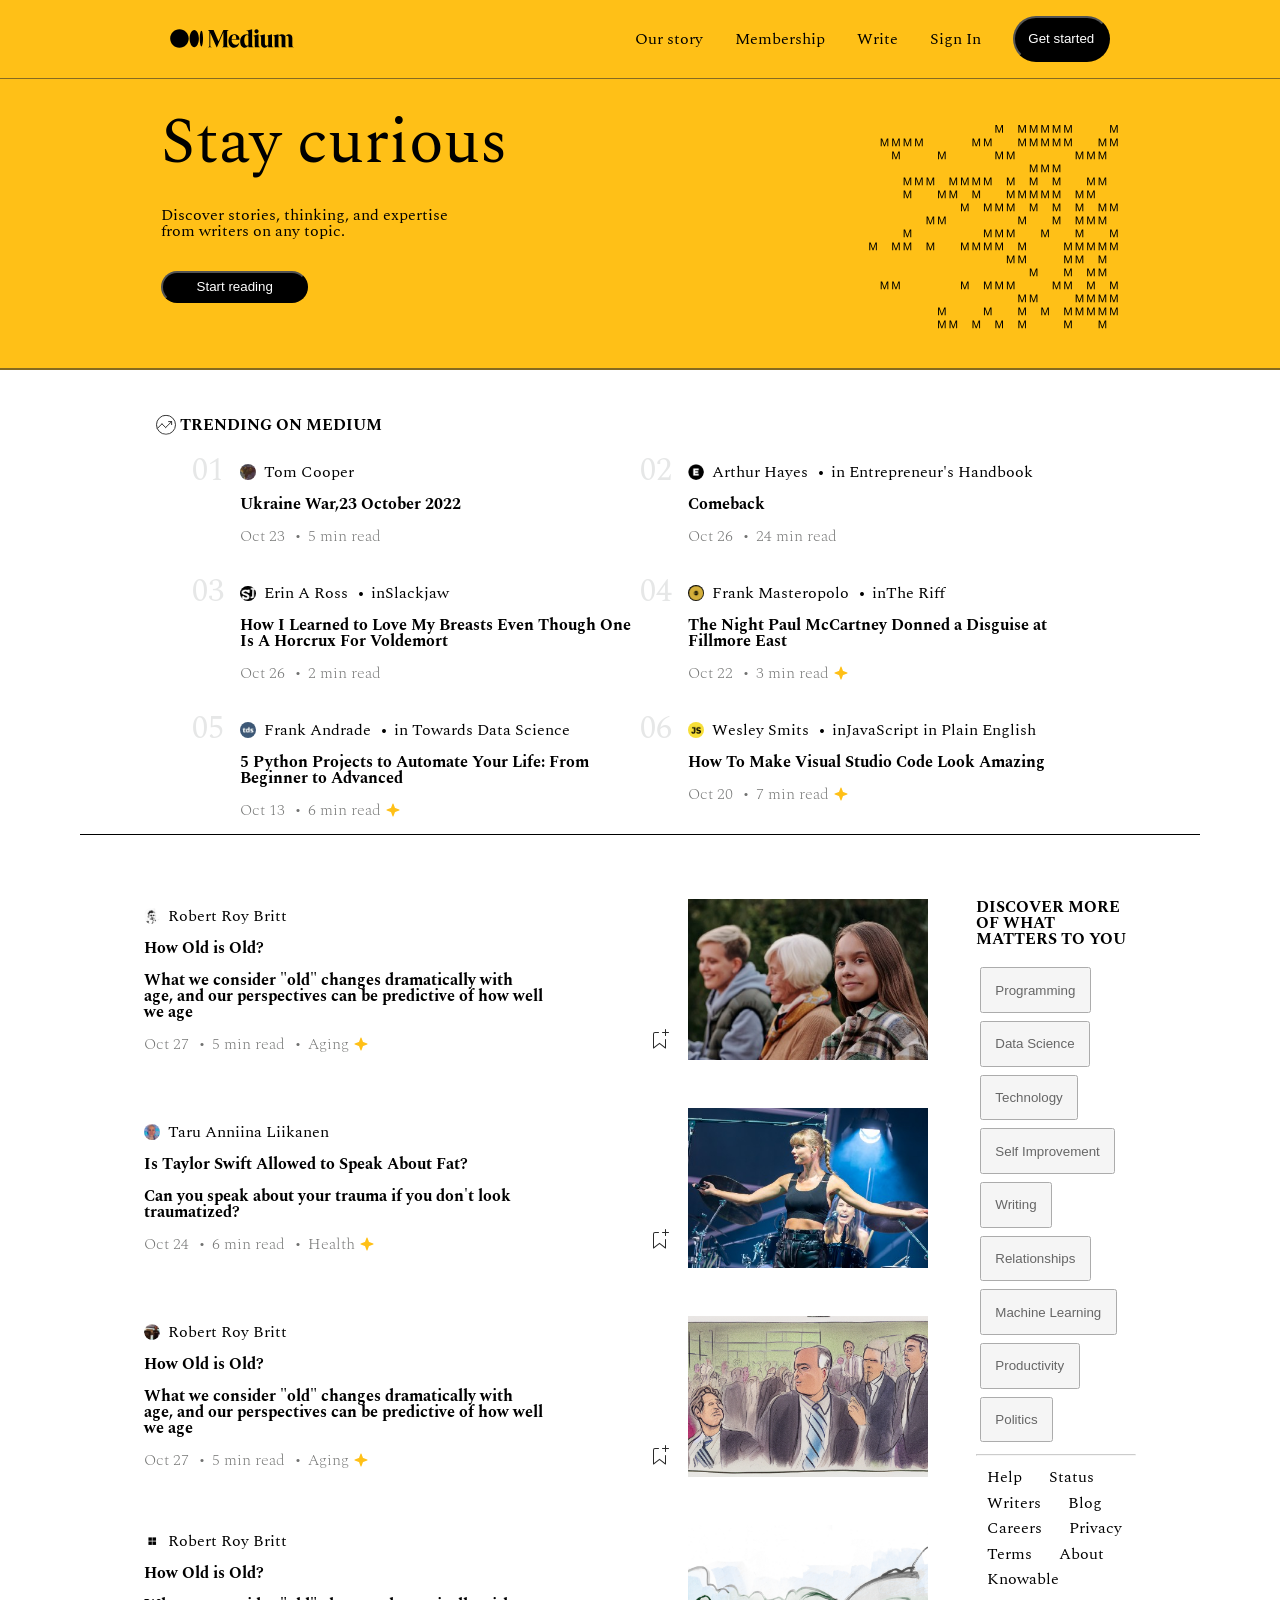
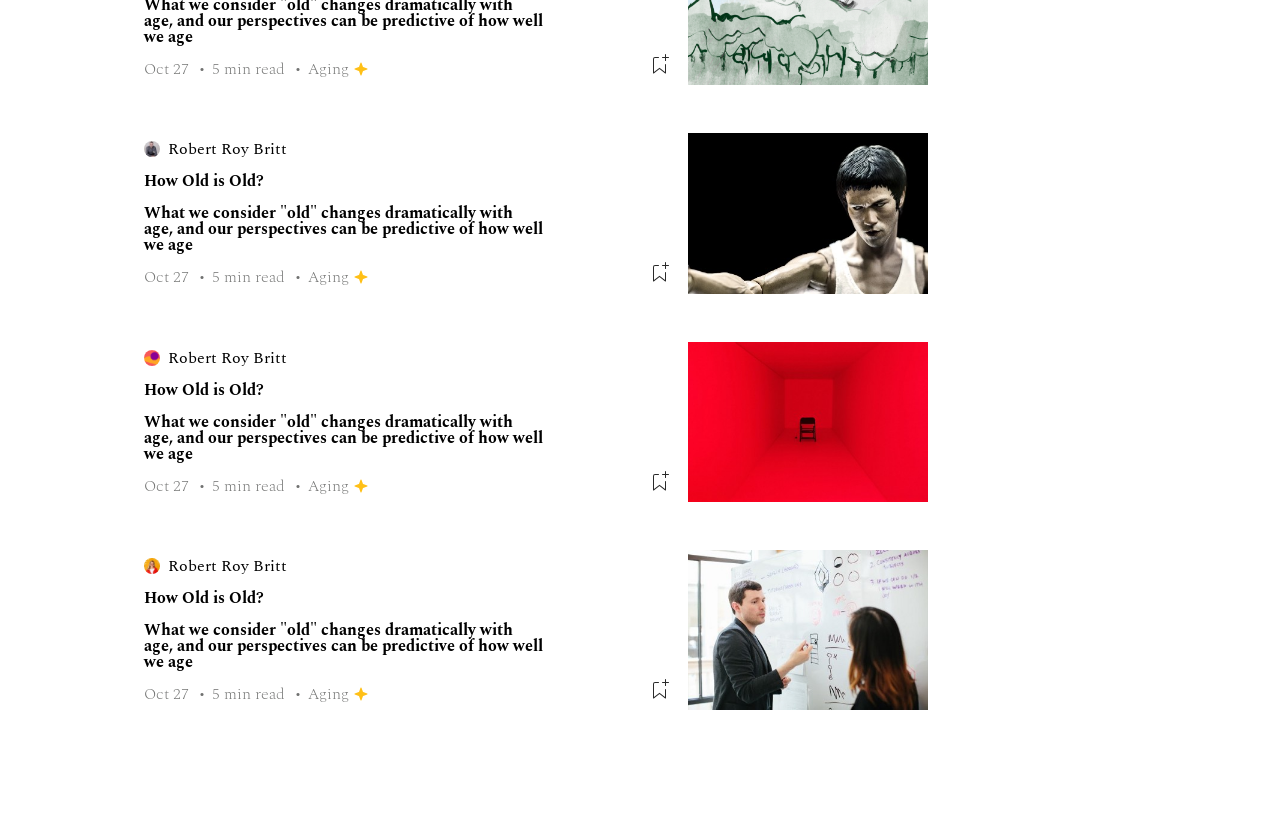
==== commit 82942dff: "navbar" ====
--- a/index.html
+++ b/index.html
@@ -23,7 +23,7 @@
   </head>
   <body>
     <header>
-      <div>
+      <div id="nav">
         <nav>
           <img src="./imgs/svg/logo.svg" alt="" />
           <ul id="ul2">
--- a/css/style.css
+++ b/css/style.css
@@ -178,3 +178,7 @@
 hr {
   opacity: 0.5;
 }
+#nav {
+  position: sticky;
+  top: 0;
+}
